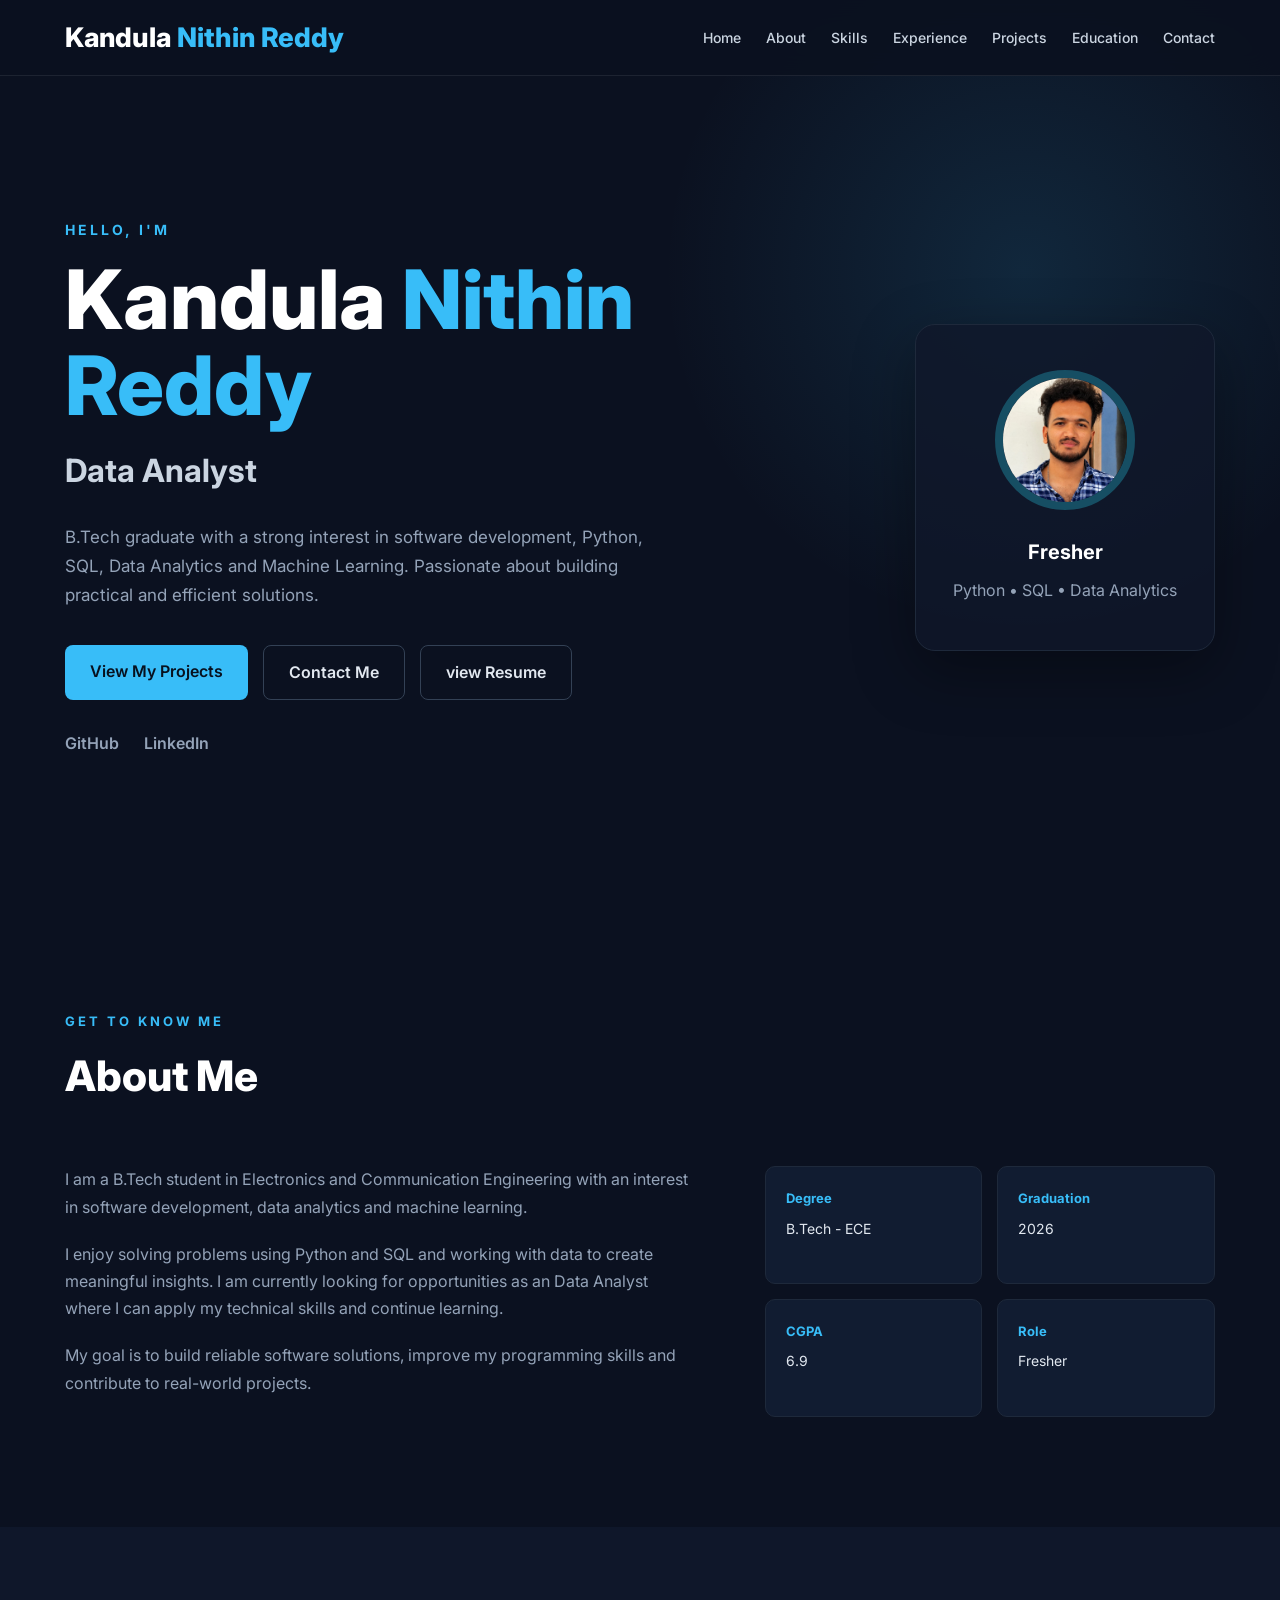
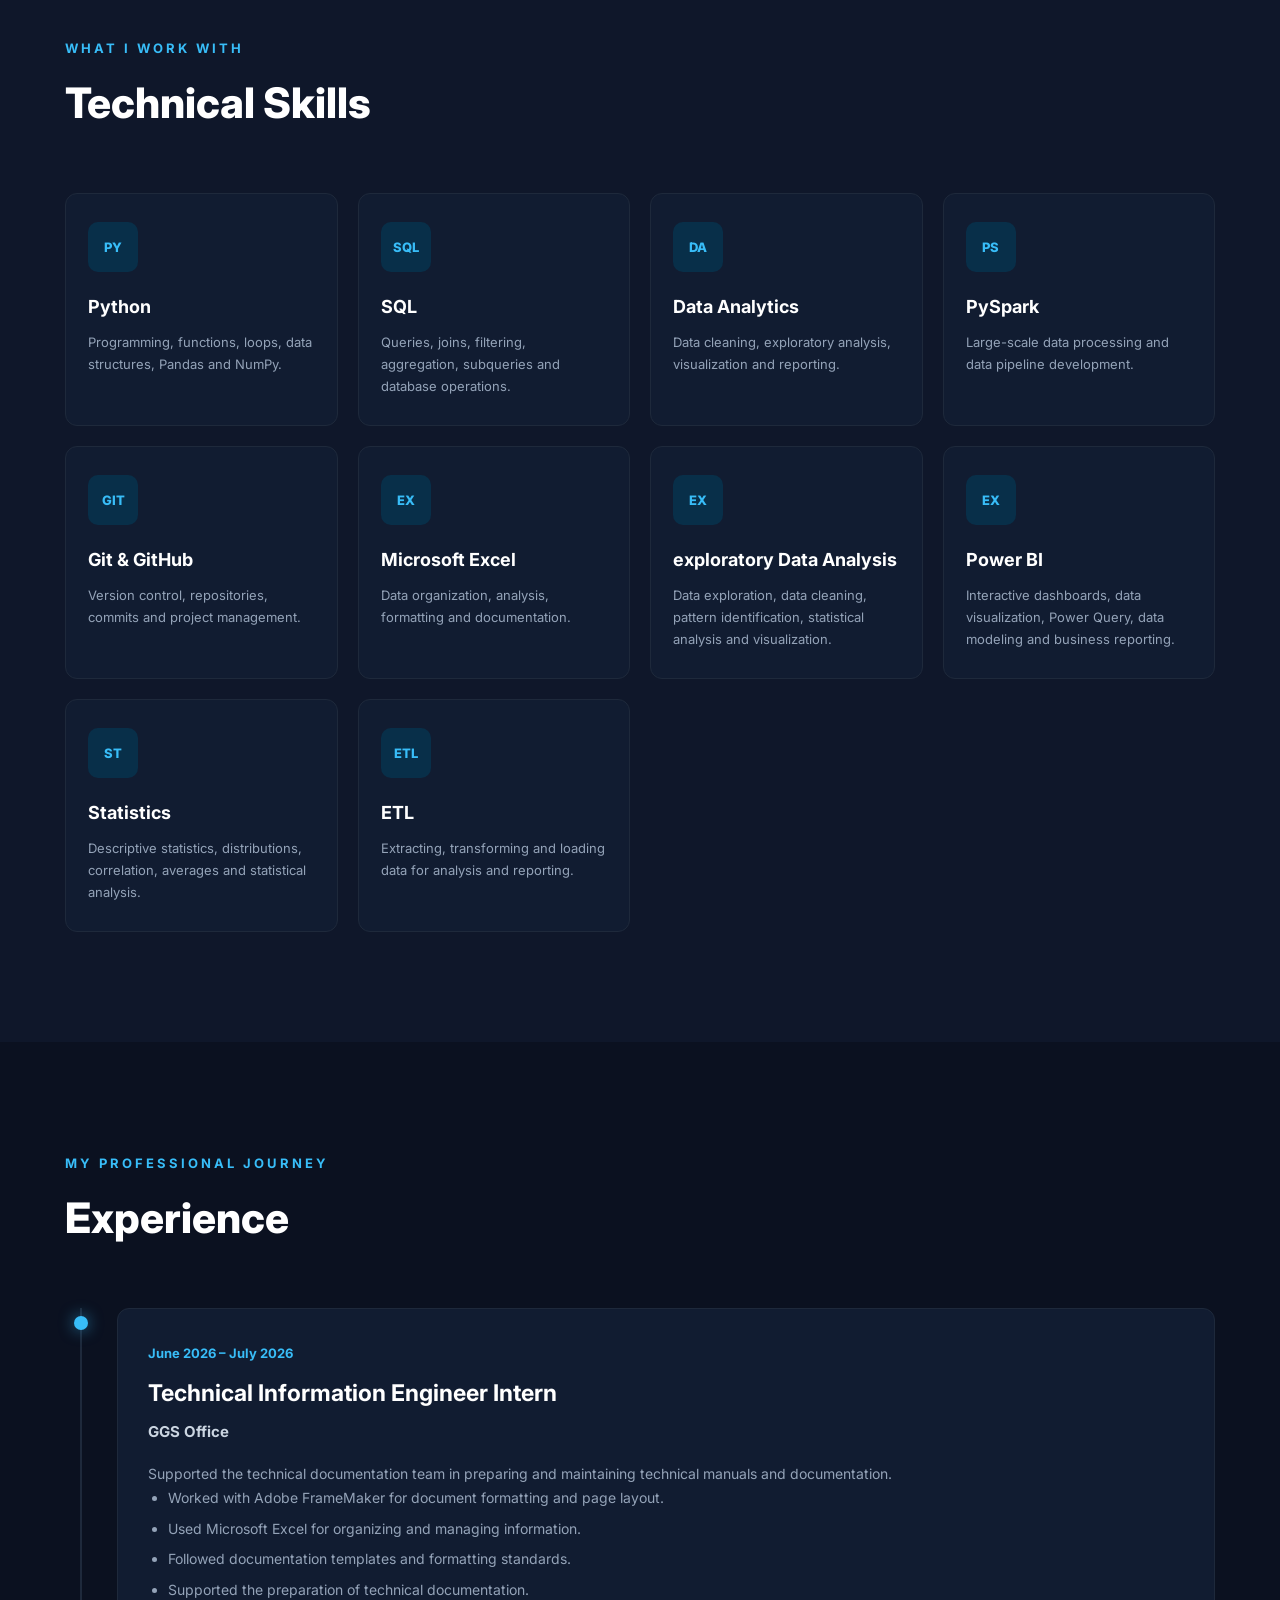
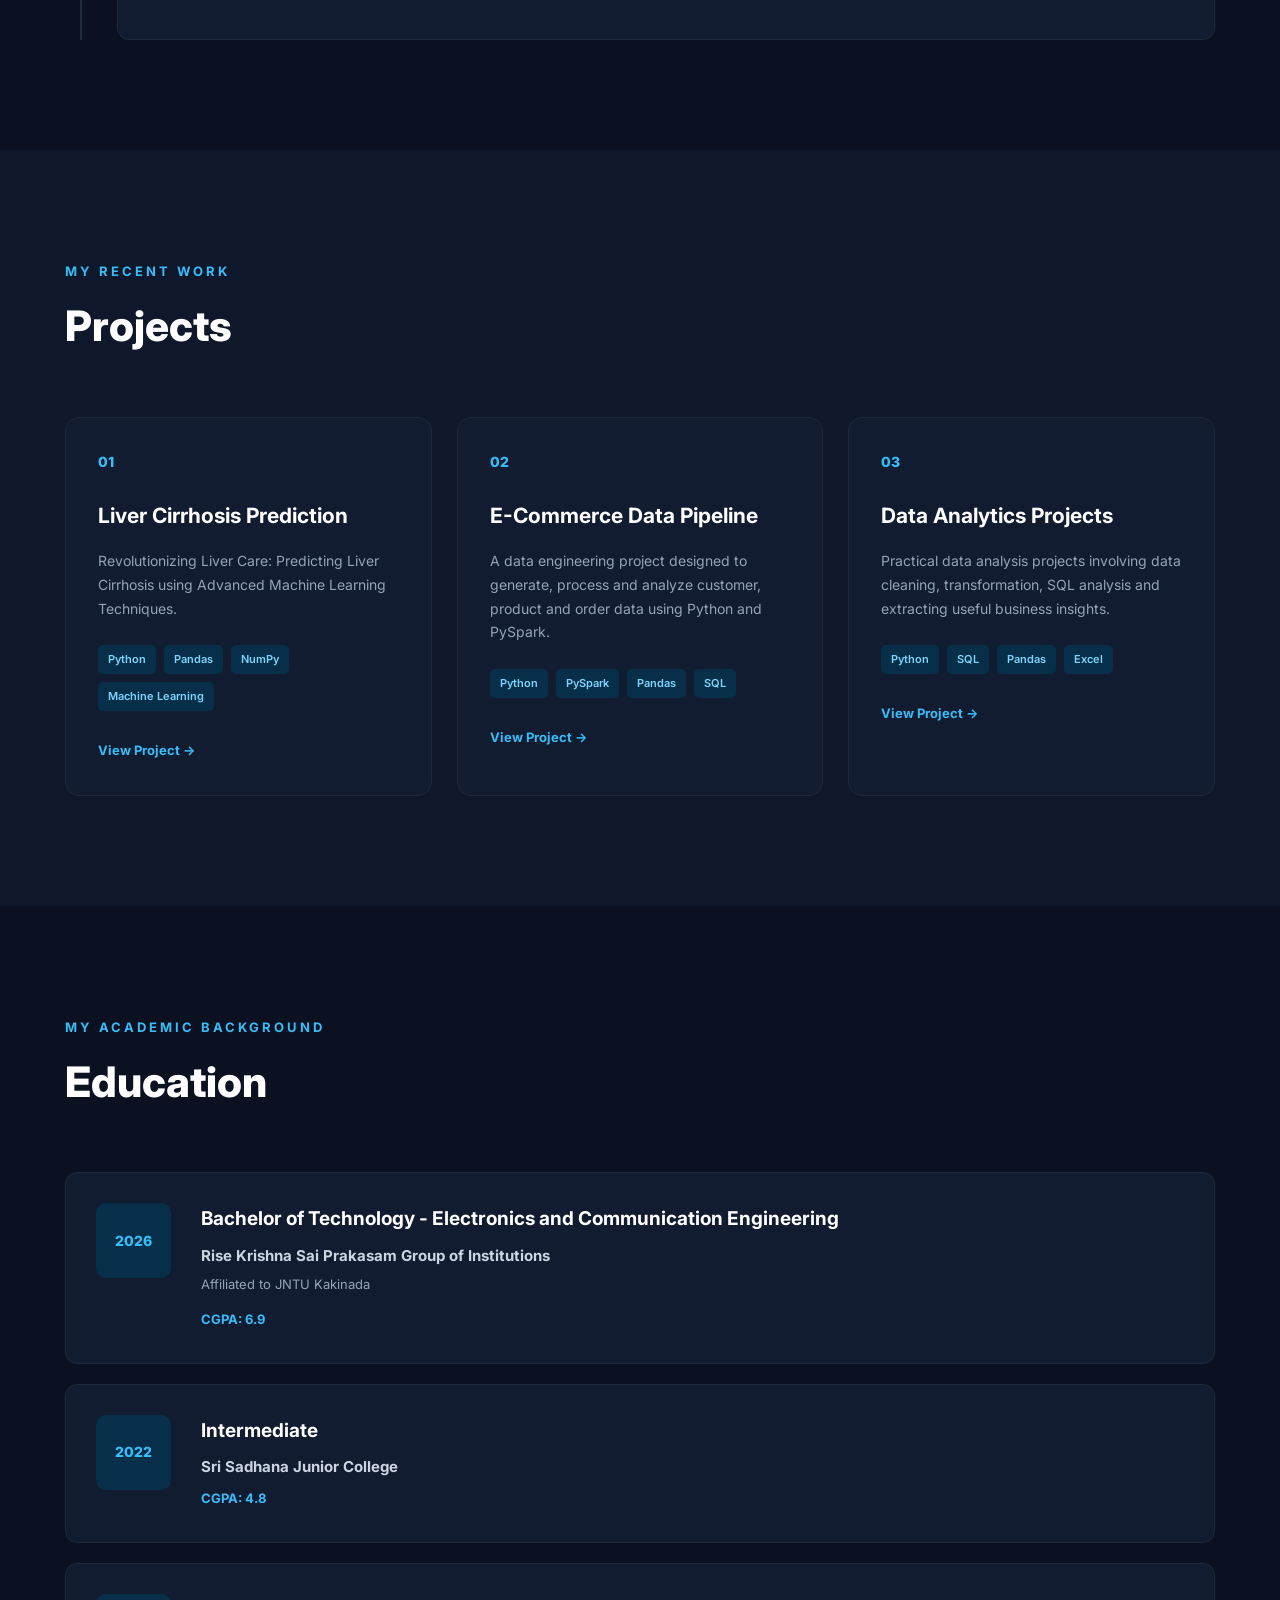
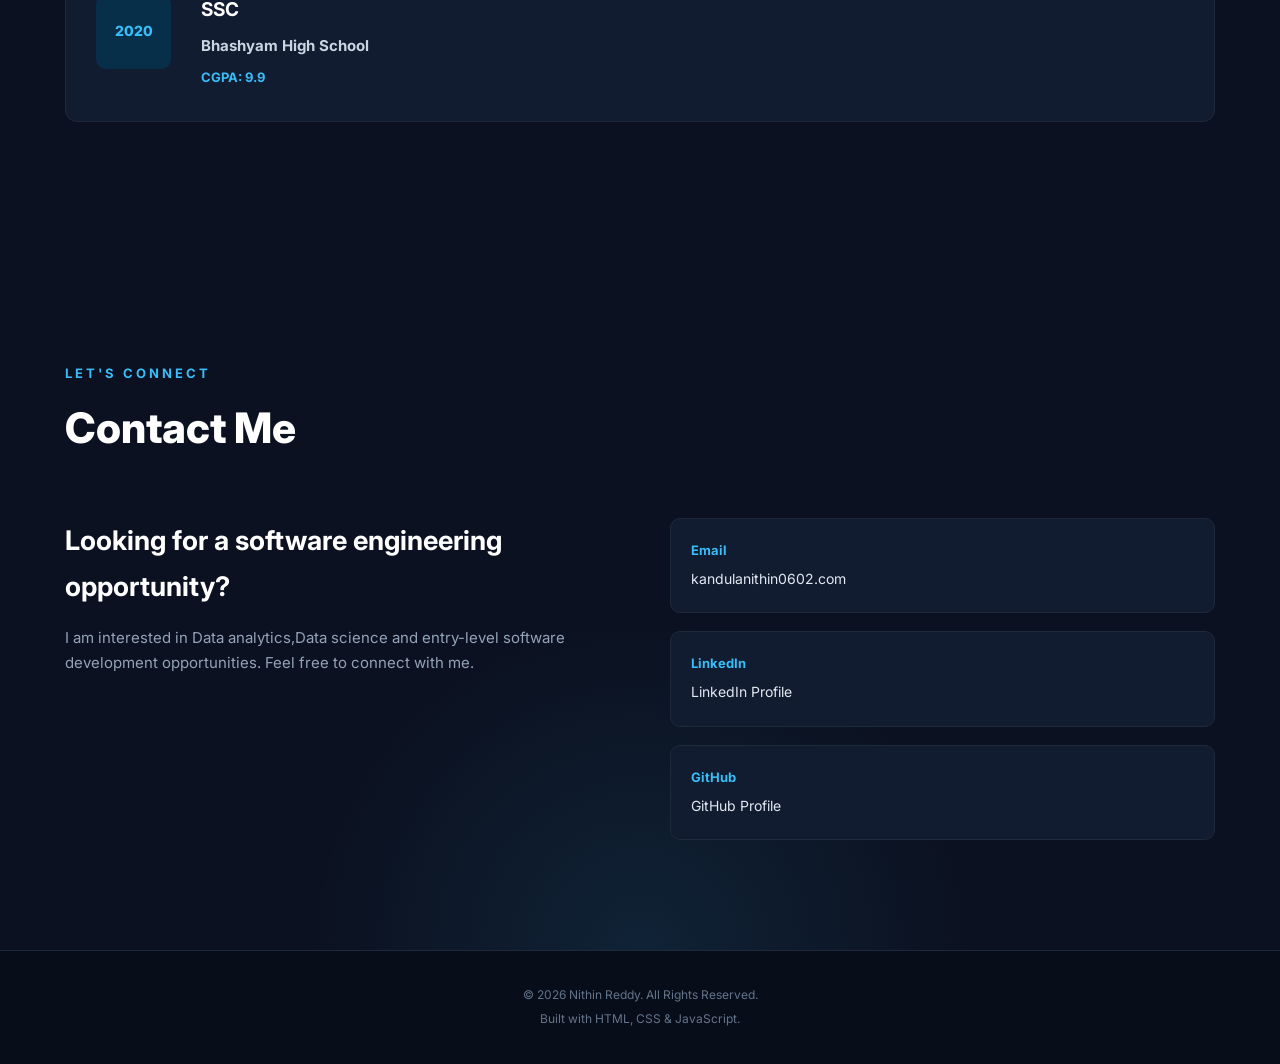
==== nithin-portfolio/index.html @ e3f139c6 "Updated portfolio" ====
<!DOCTYPE html>
<html lang="en">
<head>
    <meta charset="UTF-8">
    <meta name="viewport" content="width=device-width, initial-scale=1.0">

    <title>Kandula Nithin Reddy | Fresher</title>
    <meta name="description"
    content="Kandula Nithin Reddy - Data Analyst portfolio. Skilled in Python, SQL, Power BI, Excel, Data Analytics, EDA and Machine Learning.">

    <link rel="stylesheet" href="style.css">
</head>

<body>

    <!-- ================= NAVBAR ================= -->

    <header class="navbar">
        <div class="container nav-container">

            <a href="#home" class="logo">
                Kandula<span> Nithin Reddy</span>
            </a>

            <nav>
                <a href="#home">Home</a>
                <a href="#about">About</a>
                <a href="#skills">Skills</a>
                <a href="#experience">Experience</a>
                <a href="#projects">Projects</a>
                <a href="#education">Education</a>
                <a href="#contact">Contact</a>
            </nav>

        </div>
    </header>


    <!-- ================= HOME ================= -->

    <section id="home" class="hero">

        <div class="container hero-content">

            <div class="hero-text">

                <p class="small-heading">
                    HELLO, I'M
                </p>

                <h1>
                    Kandula <span> Nithin Reddy</span>
                </h1>

                <h2>
                    Data Analyst
                </h2>

                <p class="hero-description">
                    B.Tech graduate with a strong interest in software development,
                    Python, SQL, Data Analytics and Machine Learning.
                    Passionate about building practical and efficient solutions.
                </p>

                <div class="hero-buttons">

                    <a href="#projects" class="btn primary-btn">
                        View My Projects
                    </a>

                    <a href="#contact" class="btn secondary-btn">
                        Contact Me
                    </a>
                    <a href="assets/resume.pdf" class="btn secondary-btn" download>
                        view Resume
                    </a>
                </div>

                <div class="social-links">

                    <a href="https://github.com/KandulaReddy0602" target="_blank">
                        GitHub
                    </a>

                    <a href="https://www.linkedin.com/in/kandula-nithin-3bbb7a274" target="_blank">
                        LinkedIn
                    </a>

                </div>

            </div>


            <div class="hero-card">
                <div class="profile-circle">
                    <img src="assets/profile.jpeg" alt="Nithin Reddy">
                </div>
                <h3>
                    Fresher
                </h3>

                <p>
                    Python • SQL • Data Analytics
                </p>

            </div>

        </div>

    </section>


    <!-- ================= ABOUT ================= -->

    <section id="about" class="section">

        <div class="container">

            <div class="section-title">
                <p>GET TO KNOW ME</p>
                <h2>About Me</h2>
            </div>

            <div class="about-content">

                <div class="about-text">

                    <p>
                        I am a B.Tech student in Electronics and Communication
                        Engineering with an interest in software development,
                        data analytics and machine learning.
                    </p>

                    <p>
                        I enjoy solving problems using Python and SQL and
                        working with data to create meaningful insights.
                        I am currently looking for opportunities as an
                        Data Analyst where I can apply my
                        technical skills and continue learning.
                    </p>

                    <p>
                        My goal is to build reliable software solutions,
                        improve my programming skills and contribute to
                        real-world projects.
                    </p>

                </div>

                <div class="about-info">

                    <div class="info-box">
                        <strong>Degree</strong>
                        <span>B.Tech - ECE</span>
                    </div>

                    <div class="info-box">
                        <strong>Graduation</strong>
                        <span>2026</span>
                    </div>

                    <div class="info-box">
                        <strong>CGPA</strong>
                        <span>6.9</span>
                    </div>

                    <div class="info-box">
                        <strong>Role</strong>
                        <span>Fresher</span>
                    </div>

                </div>

            </div>

        </div>

    </section>


    <!-- ================= SKILLS ================= -->

    <section id="skills" class="section skills-section">

        <div class="container">

            <div class="section-title">
                <p>WHAT I WORK WITH</p>
                <h2>Technical Skills</h2>
            </div>

            <div class="skills-grid">

                <div class="skill-card">
                    <div class="skill-icon">PY</div>
                    <h3>Python</h3>
                    <p>
                        Programming, functions, loops, data structures,
                        Pandas and NumPy.
                    </p>
                </div>

                <div class="skill-card">
                    <div class="skill-icon">SQL</div>
                    <h3>SQL</h3>
                    <p>
                        Queries, joins, filtering, aggregation,
                        subqueries and database operations.
                    </p>
                </div>

                <div class="skill-card">
                    <div class="skill-icon">DA</div>
                    <h3>Data Analytics</h3>
                    <p>
                        Data cleaning, exploratory analysis,
                        visualization and reporting.
                    </p>
                </div>

                <div class="skill-card">
                    <div class="skill-icon">PS</div>
                    <h3>PySpark</h3>
                    <p>
                        Large-scale data processing and
                        data pipeline development.
                    </p>
                </div>


                <div class="skill-card">
                    <div class="skill-icon">GIT</div>
                    <h3>Git & GitHub</h3>
                    <p>
                        Version control, repositories,
                        commits and project management.
                    </p>
                </div>

                <div class="skill-card">
                    <div class="skill-icon">EX</div>
                    <h3>Microsoft Excel</h3>
                    <p>
                        Data organization, analysis,
                        formatting and documentation.
                    </p>
                </div>
                <div class="skill-card">
                    <div class="skill-icon">EX</div>
                    <h3>exploratory Data Analysis</Data></h3>
                    <p>
                        Data exploration, data cleaning, pattern identification,
                        statistical analysis and visualization.
                    </p>
                </div>
                <div class="skill-card">
                    <div class="skill-icon">EX</div>
                    <h3>Power BI</Data></h3>
                    <p>
                        Interactive dashboards, data visualization, Power Query,
                        data modeling and business reporting.
                    </p>
                </div>
                <div class="skill-card">
                    <div class="skill-icon">ST</div>
                    <h3>Statistics</h3>
                    <p>
                        Descriptive statistics, distributions, correlation,
                        averages and statistical analysis.
                    </p>
                </div>
                <div class="skill-card">
                    <div class="skill-icon">ETL</div>
                    <h3>ETL</h3>
                    <p>
                        Extracting, transforming and loading data for
                        analysis and reporting.
                    </p>
                </div>
            </div>

        </div>

    </section>


    <!-- ================= EXPERIENCE ================= -->

    <section id="experience" class="section">

        <div class="container">

            <div class="section-title">
                <p>MY PROFESSIONAL JOURNEY</p>
                <h2>Experience</h2>
            </div>

            <div class="timeline">

                <div class="timeline-item">

                    <div class="timeline-dot"></div>

                    <div class="timeline-content">

                        <span class="date">
                            June 2026 – July 2026
                        </span>

                        <h3>
                            Technical Information Engineer Intern
                        </h3>

                        <h4>
                            GGS Office
                        </h4>

                        <p>
                            Supported the technical documentation team
                            in preparing and maintaining technical manuals
                            and documentation.
                        </p>

                        <ul>
                            <li>
                                Worked with Adobe FrameMaker for document
                                formatting and page layout.
                            </li>

                            <li>
                                Used Microsoft Excel for organizing
                                and managing information.
                            </li>

                            <li>
                                Followed documentation templates and
                                formatting standards.
                            </li>

                            <li>
                                Supported the preparation of technical
                                documentation.
                            </li>
                        </ul>

                    </div>

                </div>

            </div>

        </div>

    </section>


    <!-- ================= PROJECTS ================= -->

    <section id="projects" class="section projects-section">

        <div class="container">

            <div class="section-title">
                <p>MY RECENT WORK</p>
                <h2>Projects</h2>
            </div>


            <div class="projects-grid">

                <!-- PROJECT 1 -->

                <div class="project-card">

                    <div class="project-number">
                        01
                    </div>

                    <h3>
                        Liver Cirrhosis Prediction
                    </h3>

                    <p>
                        Revolutionizing Liver Care: Predicting Liver
                        Cirrhosis using Advanced Machine Learning Techniques.
                    </p>

                    <div class="project-tags">
                        <span>Python</span>
                        <span>Pandas</span>
                        <span>NumPy</span>
                        <span>Machine Learning</span>
                    </div>

                    <a href="#" class="project-link">
                        View Project →
                    </a>

                </div>


                <!-- PROJECT 2 -->

                <div class="project-card">

                    <div class="project-number">
                        02
                    </div>

                    <h3>
                        E-Commerce Data Pipeline
                    </h3>

                    <p>
                        A data engineering project designed to generate,
                        process and analyze customer, product and order
                        data using Python and PySpark.
                    </p>

                    <div class="project-tags">
                        <span>Python</span>
                        <span>PySpark</span>
                        <span>Pandas</span>
                        <span>SQL</span>
                    </div>

                    <a href="#" class="project-link">
                        View Project →
                    </a>

                </div>


                <!-- PROJECT 3 -->

                <div class="project-card">

                    <div class="project-number">
                        03
                    </div>

                    <h3>
                        Data Analytics Projects
                    </h3>

                    <p>
                        Practical data analysis projects involving
                        data cleaning, transformation, SQL analysis
                        and extracting useful business insights.
                    </p>

                    <div class="project-tags">
                        <span>Python</span>
                        <span>SQL</span>
                        <span>Pandas</span>
                        <span>Excel</span>
                    </div>

                    <a href="#" class="project-link">
                        View Project →
                    </a>

                </div>

            </div>

        </div>

    </section>


    <!-- ================= EDUCATION ================= -->

    <section id="education" class="section">

        <div class="container">

            <div class="section-title">
                <p>MY ACADEMIC BACKGROUND</p>
                <h2>Education</h2>
            </div>

            <div class="education-card">

                <div class="education-year">
                    2026
                </div>

                <div class="education-details">

                    <h3>
                        Bachelor of Technology - Electronics and
                        Communication Engineering
                    </h3>

                    <h4>
                        Rise Krishna Sai Prakasam Group of Institutions
                    </h4>

                    <p>
                        Affiliated to JNTU Kakinada
                    </p>

                    <span class="cgpa">
                        CGPA: 6.9
                    </span>

                </div>

            </div>


            <div class="education-card">

                <div class="education-year">
                    2022
                </div>

                <div class="education-details">

                    <h3>
                        Intermediate
                    </h3>

                    <h4>
                        Sri Sadhana Junior College
                    </h4>

                    <span class="cgpa">
                        CGPA: 4.8
                    </span>

                </div>

            </div>


            <div class="education-card">

                <div class="education-year">
                    2020
                </div>

                <div class="education-details">

                    <h3>
                        SSC
                    </h3>

                    <h4>
                        Bhashyam High School
                    </h4>

                    <span class="cgpa">
                        CGPA: 9.9
                    </span>

                </div>

            </div>

        </div>

    </section>


    <!-- ================= CONTACT ================= -->

    <section id="contact" class="section contact-section">

        <div class="container">

            <div class="section-title">
                <p>LET'S CONNECT</p>
                <h2>Contact Me</h2>
            </div>

            <div class="contact-content">

                <div class="contact-text">

                    <h3>
                        Looking for a software engineering opportunity?
                    </h3>

                    <p>
                        I am interested in Data analytics,Data science
                        and entry-level software development opportunities.
                        Feel free to connect with me.
                    </p>

                </div>


                <div class="contact-details">

                    <div class="contact-item">
                        <strong>Email</strong>
                        <a href="mailto:kandulanithin0602@gmail.com">
                            kandulanithin0602.com
                        </a>
                    </div>

                    <div class="contact-item">
                        <strong>LinkedIn</strong>
                        <a href="https://www.linkedin.com/in/kandula-nithin-3bbb7a274" target="_blank">
                            LinkedIn Profile
                        </a>
                    </div>

                    <div class="contact-item">
                        <strong>GitHub</strong>
                        <a href="https://github.com/KandulaReddy0602" target="_blank">
                            GitHub Profile
                        </a>
                    </div>

                </div>

            </div>

        </div>

    </section>


    <!-- ================= FOOTER ================= -->

    <footer>

        <div class="container">

            <p>
                © 2026 Nithin Reddy. All Rights Reserved.
            </p>

            <p>
                Built with HTML, CSS & JavaScript.
            </p>

        </div>

    </footer>


    <script src="script.js"></script>

</body>
</html>
---- nithin-portfolio/style.css ----
/* =====================================================
   NITHIN REDDY - PORTFOLIO WEBSITE
   Main Styles
===================================================== */


/* ================= GOOGLE FONT ================= */

@import url('https://fonts.googleapis.com/css2?family=Inter:wght@400;500;600;700;800&display=swap');


/* ================= GLOBAL ================= */

* {
    margin: 0;
    padding: 0;
    box-sizing: border-box;
}

html {
    scroll-behavior: smooth;
}

body {
    font-family: 'Inter', sans-serif;
    background: #0b1120;
    color: #e5e7eb;
    line-height: 1.7;
}

a {
    text-decoration: none;
    color: inherit;
}

ul {
    padding-left: 20px;
}

.container {
    width: 90%;
    max-width: 1150px;
    margin: auto;
}


/* ================= NAVBAR ================= */

.navbar {
    position: fixed;
    top: 0;
    left: 0;
    width: 100%;
    z-index: 1000;

    background: rgba(11, 17, 32, 0.90);
    backdrop-filter: blur(12px);

    border-bottom: 1px solid rgba(255, 255, 255, 0.08);
}

.nav-container {
    height: 75px;

    display: flex;
    align-items: center;
    justify-content: space-between;
}

.logo {
    font-size: 27px;
    font-weight: 800;
    color: white;
}

.logo span {
    color: #38bdf8;
}

nav {
    display: flex;
    gap: 25px;
}

nav a {
    font-size: 14px;
    font-weight: 500;
    color: #cbd5e1;

    transition: 0.3s;
}

nav a:hover {
    color: #38bdf8;
}


/* ================= HERO ================= */

.hero {
    min-height: 100vh;

    display: flex;
    align-items: center;

    padding-top: 75px;

    background:
        radial-gradient(
            circle at 80% 30%,
            rgba(56, 189, 248, 0.13),
            transparent 30%
        );
}

.hero-content {
    display: flex;
    align-items: center;
    justify-content: space-between;

    gap: 60px;
}

.hero-text {
    max-width: 680px;
}

.small-heading {
    color: #38bdf8;
    font-size: 14px;
    font-weight: 700;
    letter-spacing: 3px;

    margin-bottom: 15px;
}

.hero h1 {
    font-size: clamp(48px, 7vw, 82px);
    line-height: 1.05;
    font-weight: 800;

    color: white;

    margin-bottom: 15px;
}

.hero h1 span {
    color: #38bdf8;
}

.hero h2 {
    font-size: clamp(22px, 3vw, 32px);
    color: #cbd5e1;

    margin-bottom: 25px;
}

.hero-description {
    color: #94a3b8;
    font-size: 17px;

    max-width: 620px;
}

.hero-buttons {
    display: flex;
    gap: 15px;

    margin-top: 35px;
}

.btn {
    padding: 13px 25px;

    border-radius: 8px;

    font-weight: 600;

    transition: 0.3s;
}

.primary-btn {
    background: #38bdf8;
    color: #07111f;
}

.primary-btn:hover {
    transform: translateY(-3px);
    box-shadow: 0 10px 30px rgba(56, 189, 248, 0.25);
}

.secondary-btn {
    border: 1px solid #334155;
    color: #e2e8f0;
}

.secondary-btn:hover {
    border-color: #38bdf8;
    color: #38bdf8;
}

.social-links {
    display: flex;
    gap: 25px;

    margin-top: 30px;
}

.social-links a {
    color: #94a3b8;
    font-weight: 600;

    transition: 0.3s;
}

.social-links a:hover {
    color: #38bdf8;
}


/* ================= HERO CARD ================= */

.hero-card {
    width: 300px;
    min-width: 300px;

    padding: 45px 30px;

    text-align: center;

    background: rgba(15, 23, 42, 0.8);

    border: 1px solid #1e293b;

    border-radius: 20px;

    box-shadow:
        0 20px 60px rgba(0, 0, 0, 0.35);

    animation: floating 4s ease-in-out infinite;
}

.profile-circle {
    width: 140px;
    height: 140px;
    margin: auto;
    margin-bottom: 25px;
    border-radius: 50%;
    overflow: hidden;
    border: 8px solid #164e63;
    display: flex;
    align-items: center;
    justify-content: center;
}

.profile-circle img {
    width: 100%;
    height: 100%;
    object-fit: cover;
    display: block;
}


.hero-card h3 {
    color: white;
    font-size: 20px;

    margin-bottom: 8px;
}

.hero-card p {
    color: #94a3b8;
}

@keyframes floating {

    0% {
        transform: translateY(0);
    }

    50% {
        transform: translateY(-12px);
    }

    100% {
        transform: translateY(0);
    }
}


/* ================= SECTIONS ================= */

.section {
    padding: 110px 0;
}

.skills-section,
.projects-section {
    background: #0f172a;
}

.section-title {
    margin-bottom: 55px;
}

.section-title p {
    color: #38bdf8;

    font-size: 13px;
    font-weight: 700;

    letter-spacing: 3px;

    margin-bottom: 8px;
}

.section-title h2 {
    color: white;

    font-size: 42px;
    font-weight: 800;
}


/* ================= ABOUT ================= */

.about-content {
    display: grid;

    grid-template-columns: 1.4fr 1fr;

    gap: 70px;
}

.about-text p {
    color: #94a3b8;

    font-size: 16px;

    margin-bottom: 20px;
}

.about-info {
    display: grid;

    grid-template-columns: 1fr 1fr;

    gap: 15px;
}

.info-box {
    padding: 20px;

    background: #111c31;

    border: 1px solid #1e293b;

    border-radius: 10px;
}

.info-box strong {
    display: block;

    color: #38bdf8;

    font-size: 13px;

    margin-bottom: 5px;
}

.info-box span {
    color: #e2e8f0;

    font-size: 14px;
}


/* ================= SKILLS ================= */

.skills-grid {
    display: grid;

    grid-template-columns: repeat(4, 1fr);

    gap: 20px;
}

.skill-card {
    padding: 28px 22px;

    background: #111c31;

    border: 1px solid #1e293b;

    border-radius: 12px;

    transition: 0.3s;
}

.skill-card:hover {
    transform: translateY(-7px);

    border-color: #38bdf8;

    box-shadow:
        0 15px 35px rgba(0, 0, 0, 0.25);
}

.skill-icon {
    width: 50px;
    height: 50px;

    display: flex;
    align-items: center;
    justify-content: center;

    margin-bottom: 20px;

    border-radius: 10px;

    background: #082f49;

    color: #38bdf8;

    font-size: 13px;
    font-weight: 800;
}

.skill-card h3 {
    color: white;

    font-size: 18px;

    margin-bottom: 8px;
}

.skill-card p {
    color: #94a3b8;

    font-size: 13px;
}


/* ================= EXPERIENCE ================= */

.timeline {
    position: relative;

    margin-left: 15px;

    border-left: 2px solid #1e293b;

    padding-left: 35px;
}

.timeline-item {
    position: relative;
}

.timeline-dot {
    position: absolute;

    width: 14px;
    height: 14px;

    background: #38bdf8;

    border-radius: 50%;

    left: -43px;
    top: 8px;

    box-shadow: 0 0 15px rgba(56, 189, 248, 0.6);
}

.timeline-content {
    padding: 30px;

    background: #111c31;

    border: 1px solid #1e293b;

    border-radius: 12px;
}

.date {
    display: inline-block;

    color: #38bdf8;

    font-size: 13px;
    font-weight: 700;

    margin-bottom: 10px;
}

.timeline-content h3 {
    color: white;

    font-size: 23px;

    margin-bottom: 5px;
}

.timeline-content h4 {
    color: #cbd5e1;

    font-size: 15px;

    margin-bottom: 18px;
}

.timeline-content p,
.timeline-content li {
    color: #94a3b8;

    font-size: 14px;
}

.timeline-content li {
    margin-bottom: 7px;
}


/* ================= PROJECTS ================= */

.projects-grid {
    display: grid;

    grid-template-columns: repeat(3, 1fr);

    gap: 25px;
}

.project-card {
    position: relative;

    padding: 32px;

    background: #111c31;

    border: 1px solid #1e293b;

    border-radius: 14px;

    transition: 0.3s;
}

.project-card:hover {
    transform: translateY(-8px);

    border-color: #38bdf8;

    box-shadow:
        0 20px 40px rgba(0, 0, 0, 0.25);
}

.project-number {
    color: #38bdf8;

    font-size: 14px;
    font-weight: 800;

    margin-bottom: 25px;
}

.project-card h3 {
    color: white;

    font-size: 21px;

    margin-bottom: 15px;
}

.project-card p {
    color: #94a3b8;

    font-size: 14px;

    margin-bottom: 25px;
}

.project-tags {
    display: flex;

    flex-wrap: wrap;

    gap: 8px;

    margin-bottom: 25px;
}

.project-tags span {
    padding: 5px 10px;

    background: #082f49;

    color: #7dd3fc;

    border-radius: 5px;

    font-size: 11px;
    font-weight: 600;
}

.project-link {
    color: #38bdf8;

    font-size: 13px;
    font-weight: 700;
}

.project-link:hover {
    text-decoration: underline;
}


/* ================= EDUCATION ================= */

.education-card {
    display: flex;

    gap: 30px;

    padding: 30px;

    margin-bottom: 20px;

    background: #111c31;

    border: 1px solid #1e293b;

    border-radius: 12px;

    transition: 0.3s;
}

.education-card:hover {
    border-color: #38bdf8;
}

.education-year {
    min-width: 75px;

    height: 75px;

    display: flex;
    align-items: center;
    justify-content: center;

    background: #082f49;

    color: #38bdf8;

    border-radius: 10px;

    font-size: 14px;
    font-weight: 800;
}

.education-details h3 {
    color: white;

    font-size: 19px;

    margin-bottom: 7px;
}

.education-details h4 {
    color: #cbd5e1;

    font-size: 15px;

    margin-bottom: 5px;
}

.education-details p {
    color: #94a3b8;

    font-size: 13px;

    margin-bottom: 10px;
}

.cgpa {
    display: inline-block;

    color: #38bdf8;

    font-size: 13px;
    font-weight: 700;
}


/* ================= CONTACT ================= */

.contact-section {
    background:
        radial-gradient(
            circle at 50% 100%,
            rgba(56, 189, 248, 0.10),
            transparent 35%
        );
}

.contact-content {
    display: grid;

    grid-template-columns: 1fr 1fr;

    gap: 60px;
}

.contact-text h3 {
    color: white;

    font-size: 27px;

    margin-bottom: 15px;
}

.contact-text p {
    color: #94a3b8;

    font-size: 15px;
}

.contact-details {
    display: flex;

    flex-direction: column;

    gap: 18px;
}

.contact-item {
    padding: 20px;

    background: #111c31;

    border: 1px solid #1e293b;

    border-radius: 10px;
}

.contact-item strong {
    display: block;

    color: #38bdf8;

    font-size: 13px;

    margin-bottom: 4px;
}

.contact-item a {
    color: #e2e8f0;

    font-size: 14px;

    word-break: break-word;
}

.contact-item a:hover {
    color: #38bdf8;
}


/* ================= FOOTER ================= */

footer {
    padding: 30px 0;

    border-top: 1px solid #1e293b;

    text-align: center;

    background: #070d19;
}

footer p {
    color: #64748b;

    font-size: 12px;

    margin: 4px 0;
}


/* ================= RESPONSIVE ================= */

@media (max-width: 950px) {

    nav {
        gap: 14px;
    }

    nav a {
        font-size: 12px;
    }

    .hero-content {
        flex-direction: column;

        text-align: center;
    }

    .hero-description {
        margin: auto;
    }

    .hero-buttons,
    .social-links {
        justify-content: center;
    }

    .hero-card {
        width: 280px;
    }

    .about-content {
        grid-template-columns: 1fr;
    }

    .skills-grid {
        grid-template-columns: repeat(2, 1fr);
    }

    .projects-grid {
        grid-template-columns: 1fr;
    }

    .contact-content {
        grid-template-columns: 1fr;
    }
}


@media (max-width: 650px) {

    .nav-container {
        height: 65px;
    }

    nav {
        display: none;
    }

    .hero {
        padding-top: 100px;
    }

    .hero h1 {
        font-size: 48px;
    }

    .hero h2 {
        font-size: 22px;
    }

    .hero-description {
        font-size: 15px;
    }

    .hero-buttons {
        flex-direction: column;
    }

    .btn {
        width: 100%;

        text-align: center;
    }

    .section {
        padding: 80px 0;
    }

    .section-title h2 {
        font-size: 34px;
    }

    .skills-grid {
        grid-template-columns: 1fr;
    }

    .about-info {
        grid-template-columns: 1fr;
    }

    .education-card {
        flex-direction: column;
    }

    .education-year {
        width: 75px;
    }

    .timeline {
        margin-left: 5px;
        padding-left: 25px;
    }

    .timeline-dot {
        left: -33px;
    }
}
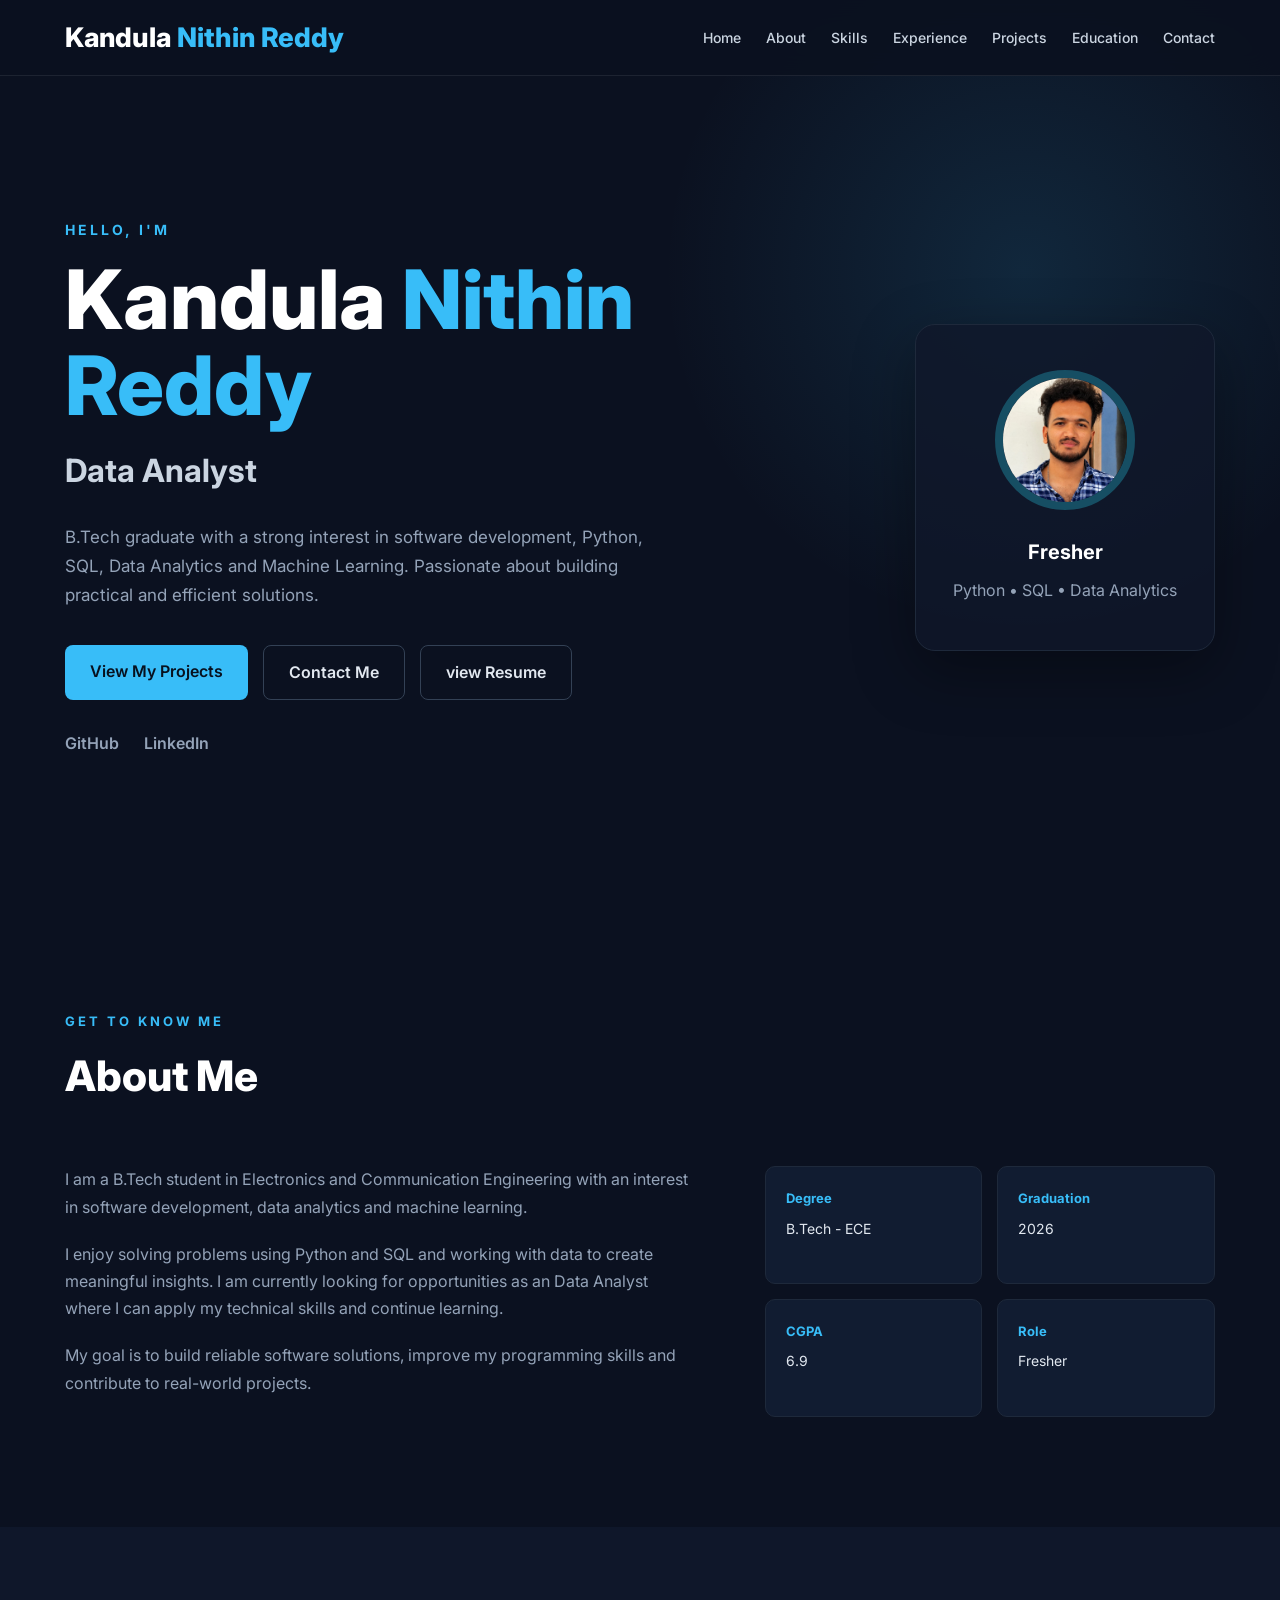
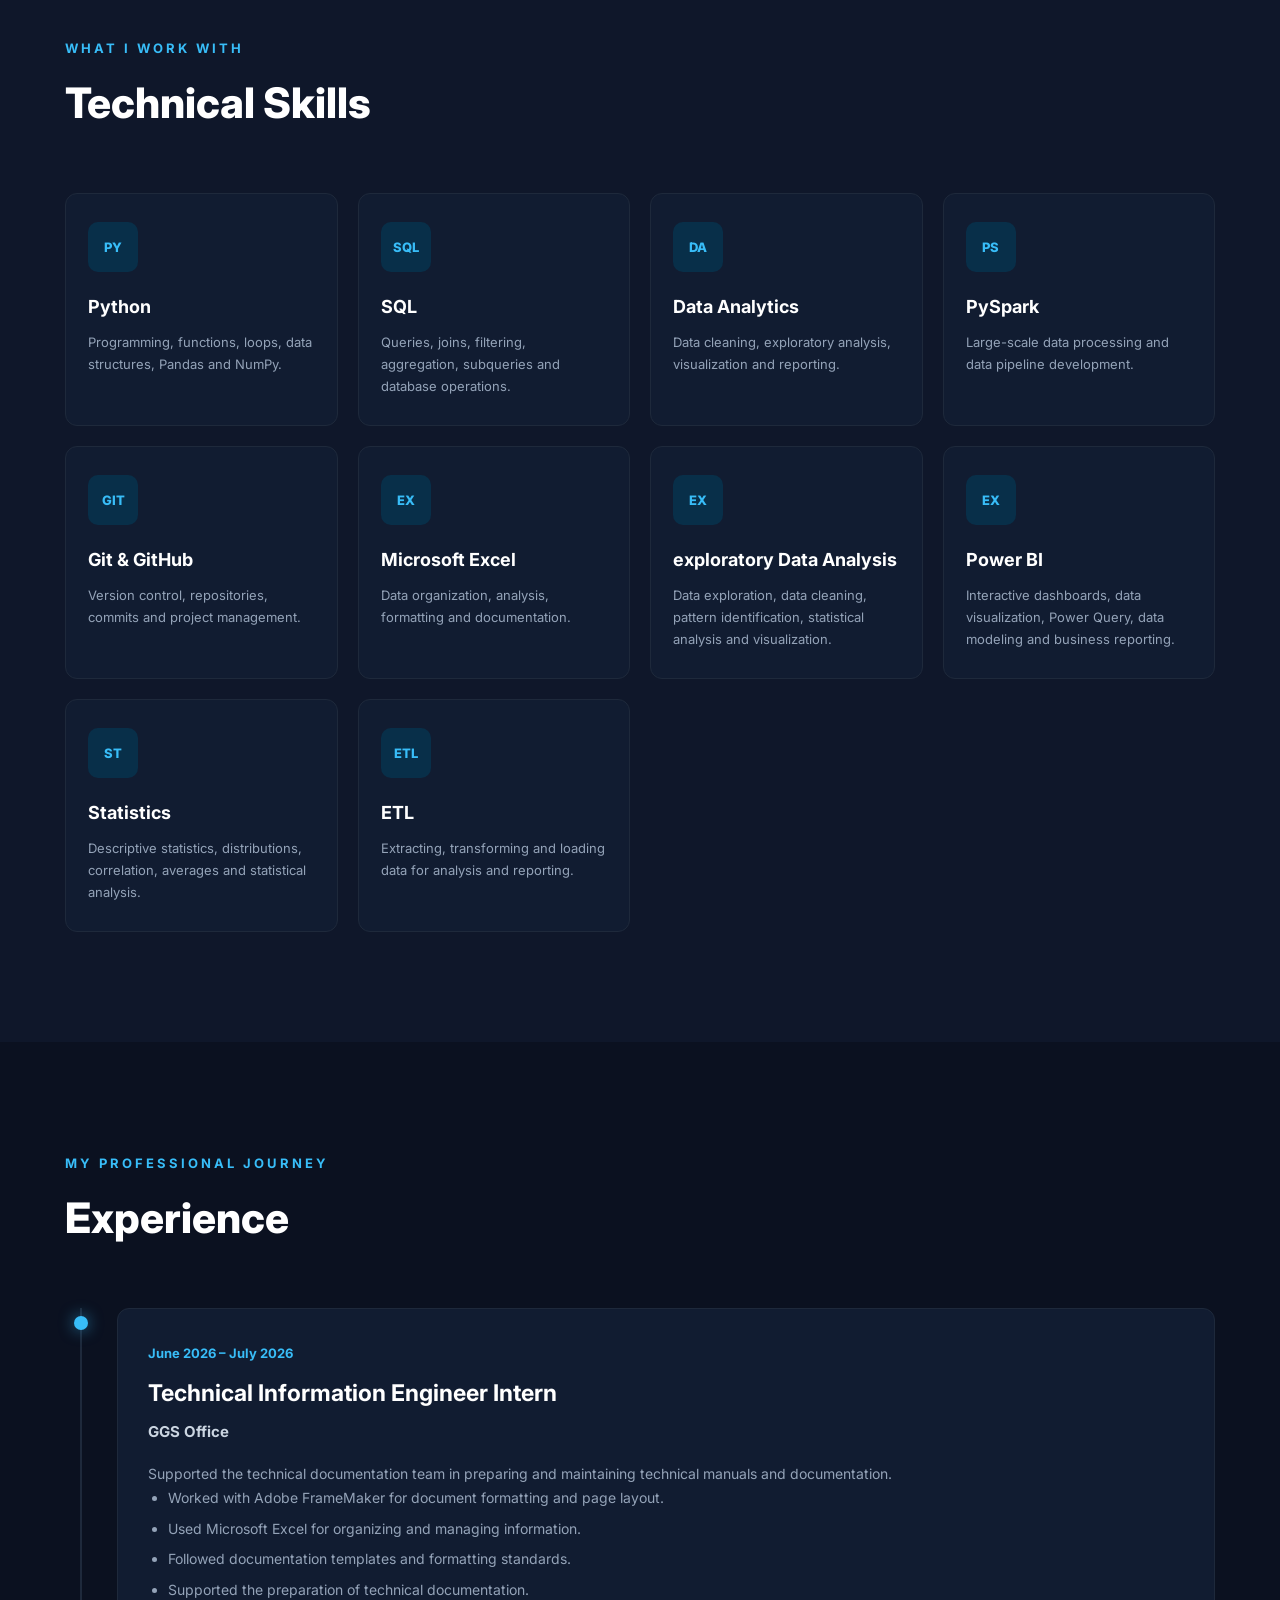
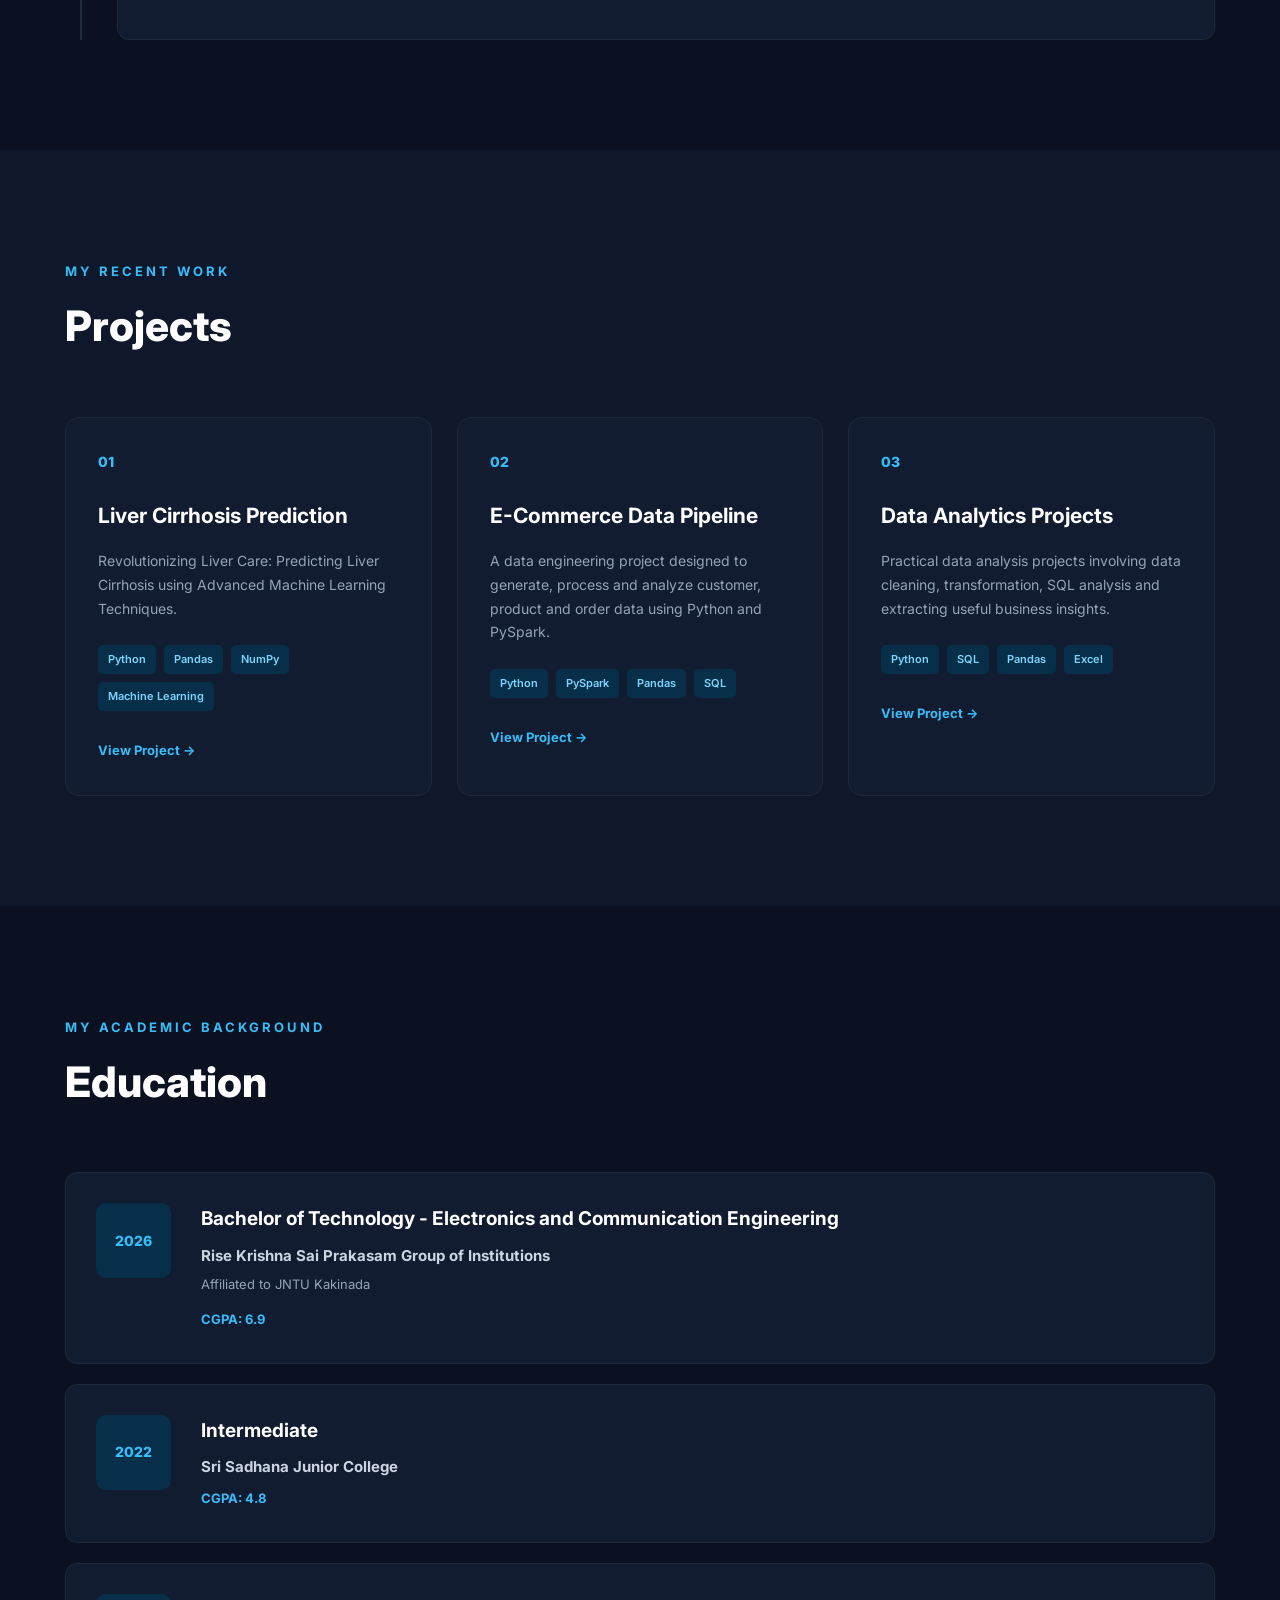
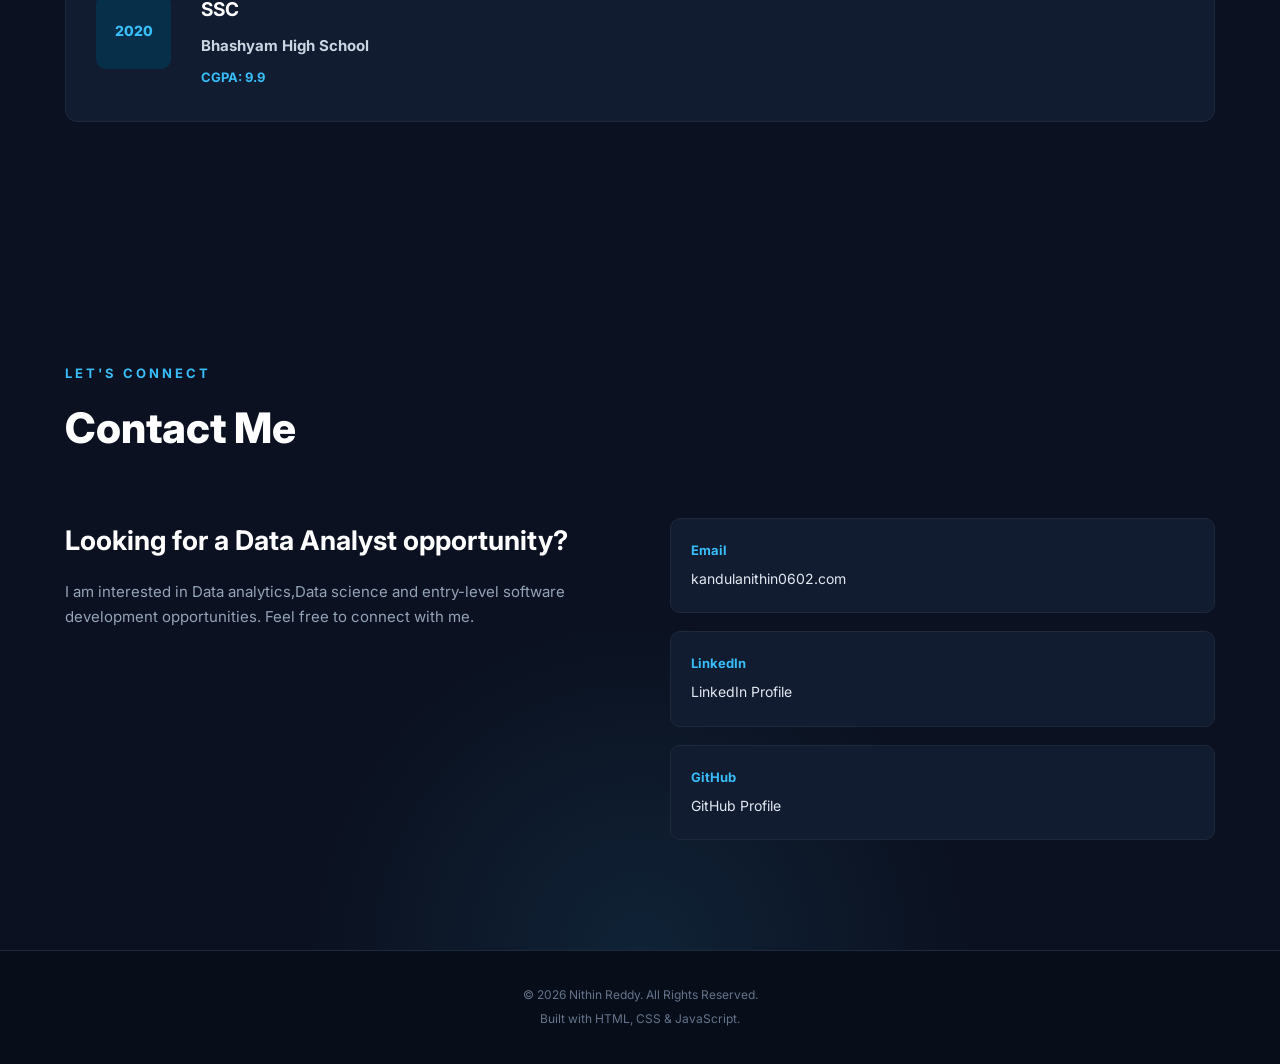
==== commit e153d766: "Intinal changes" ====
--- a/nithin-portfolio/index.html
+++ b/nithin-portfolio/index.html
@@ -580,7 +580,7 @@
                 <div class="contact-text">
 
                     <h3>
-                        Looking for a software engineering opportunity?
+                        Looking for a Data Analyst opportunity?
                     </h3>
 
                     <p>
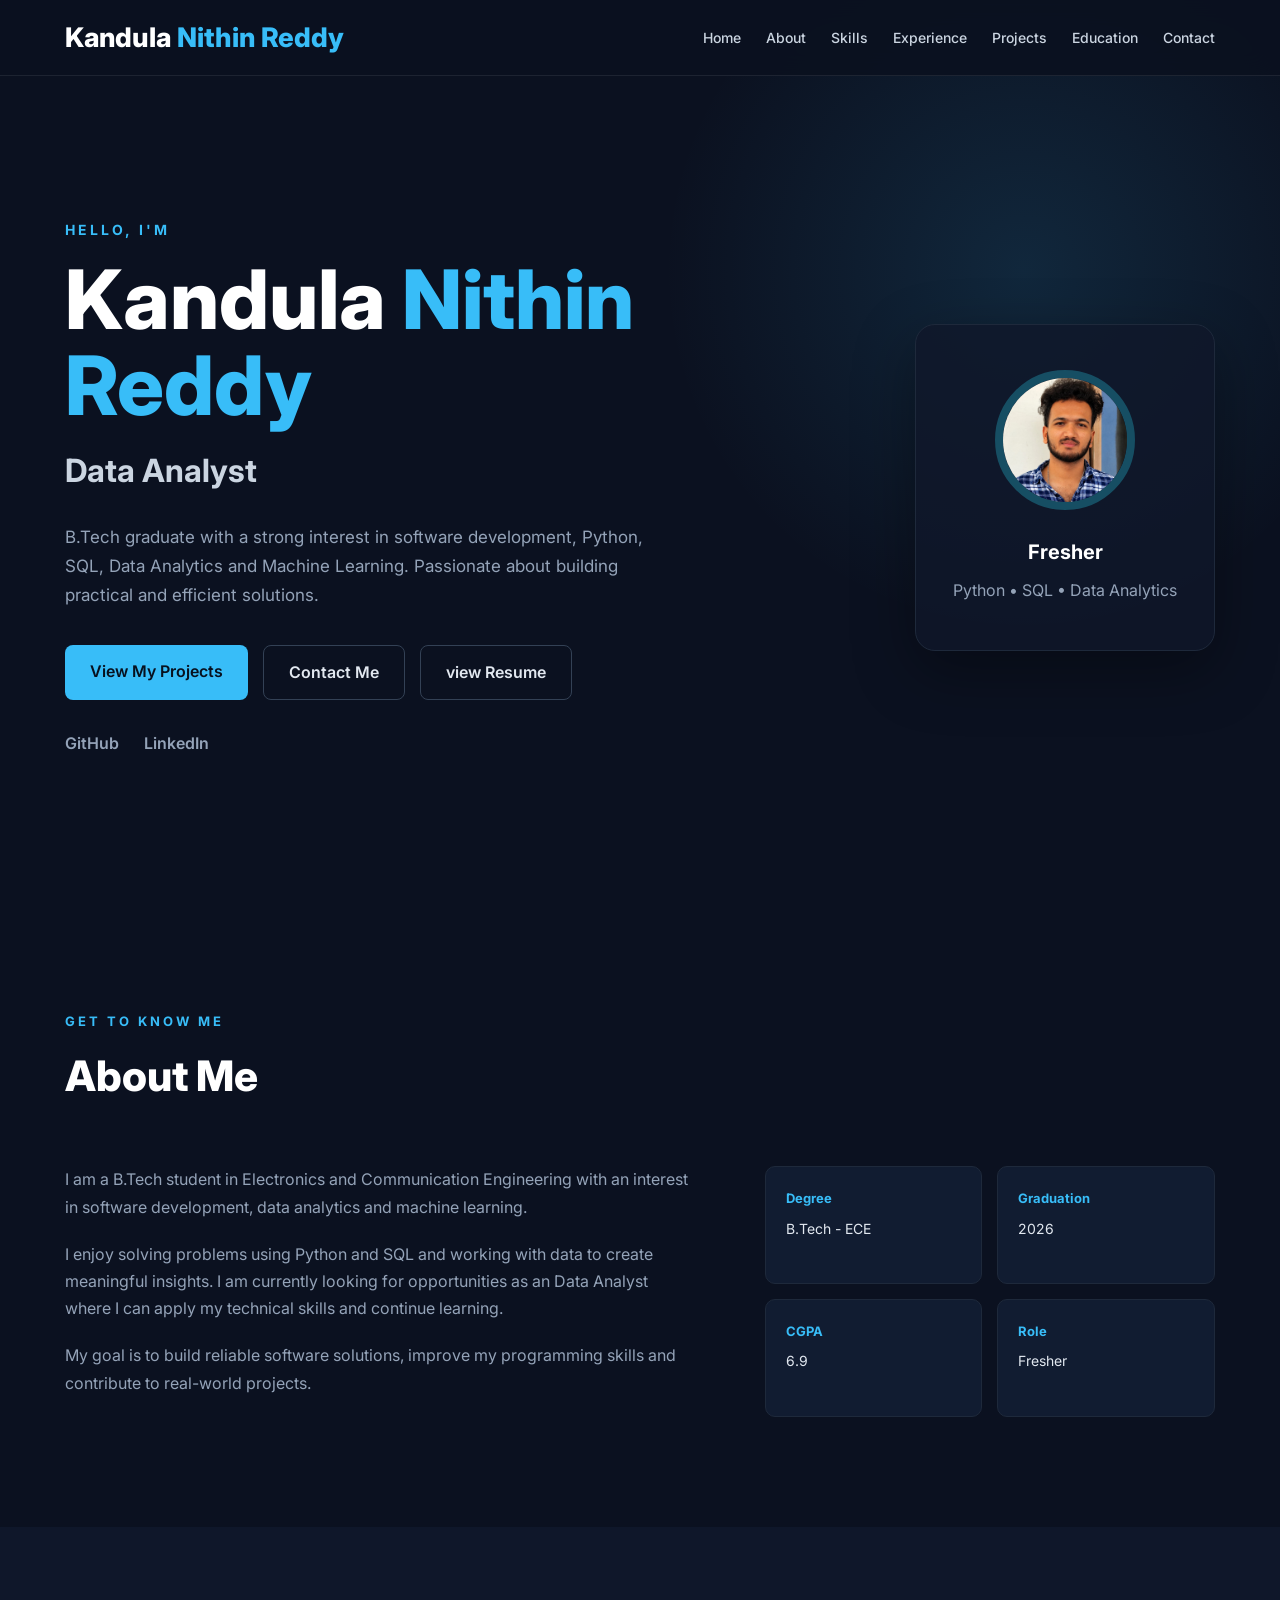
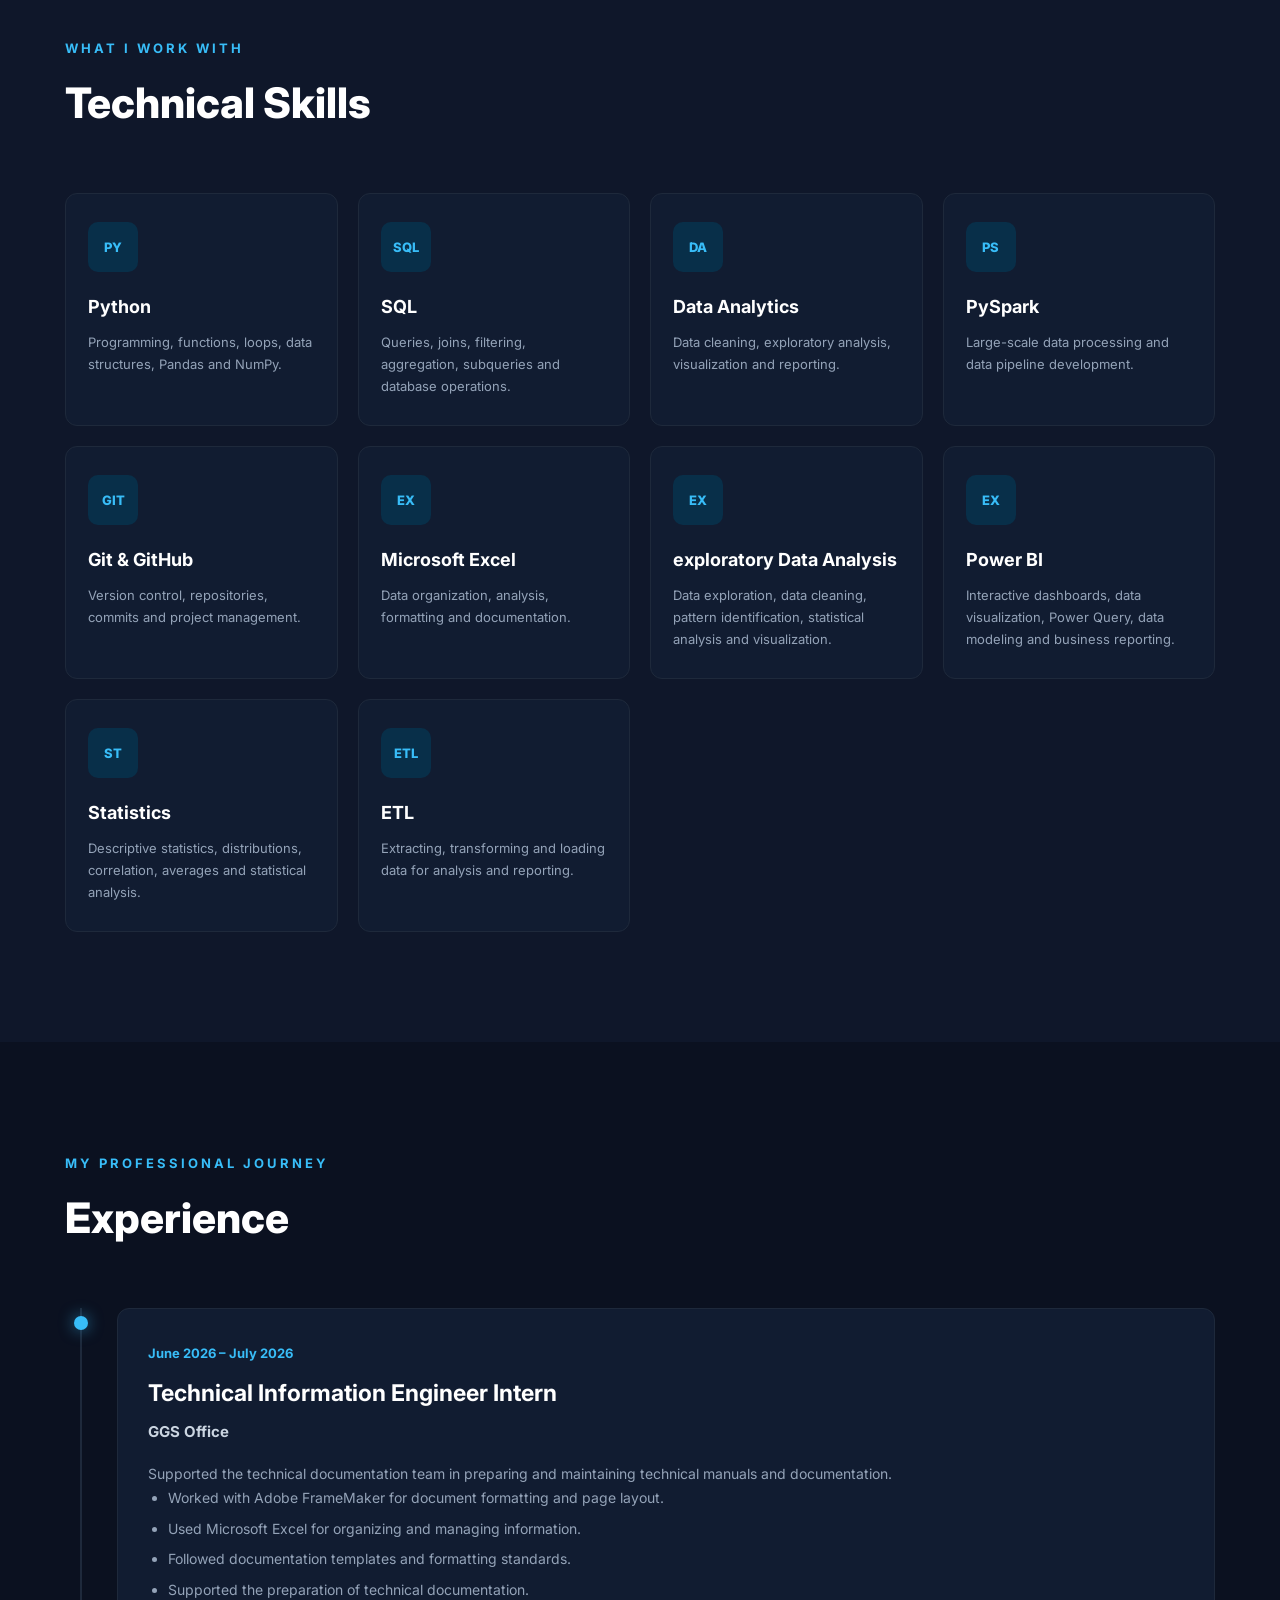
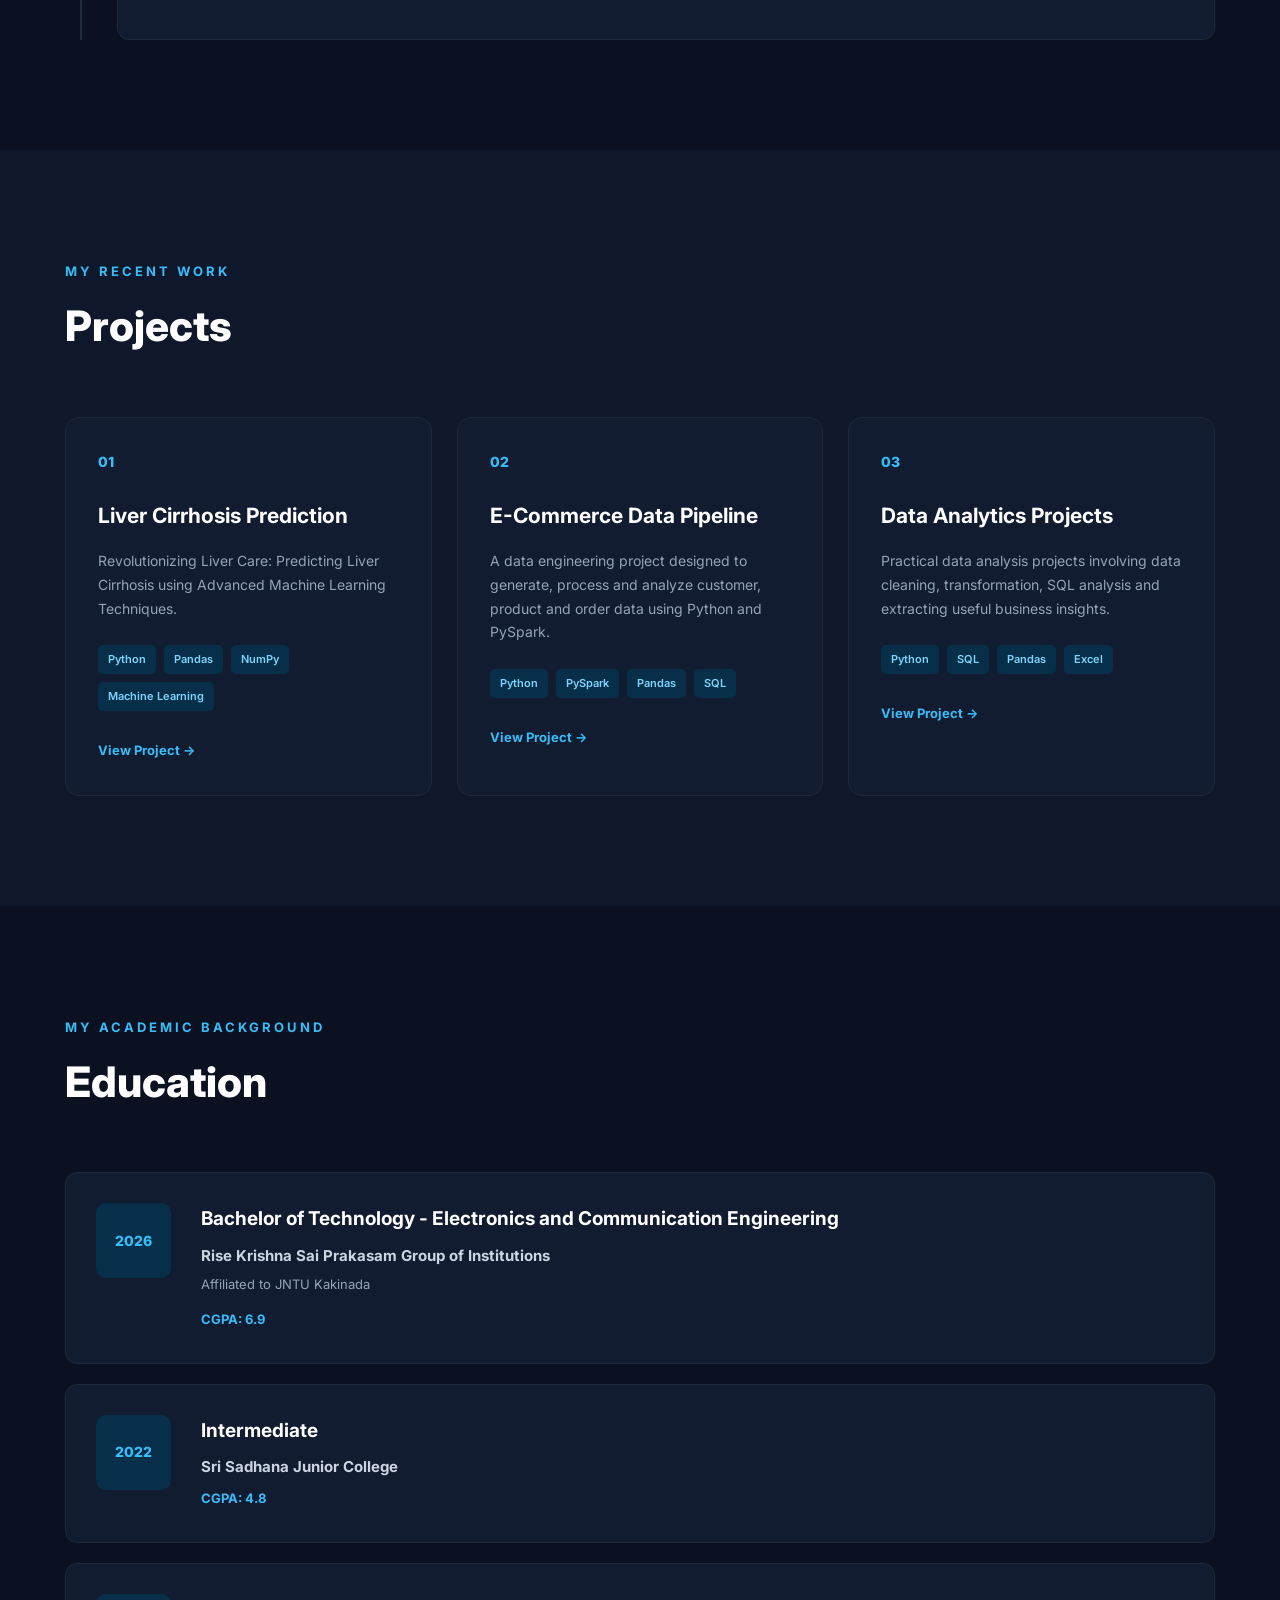
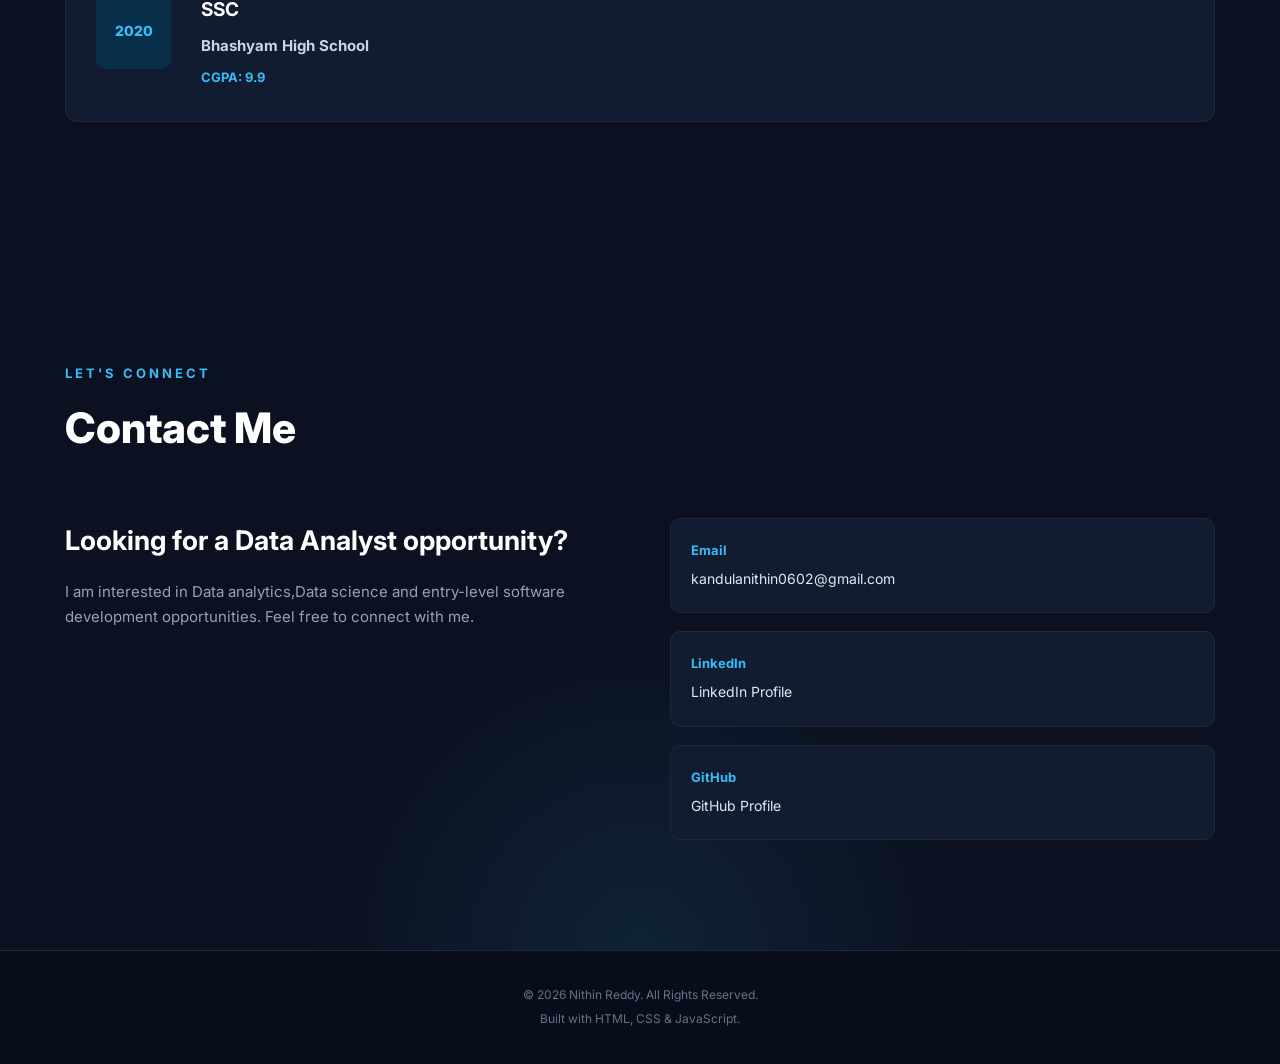
==== commit 27b20910: "Intinal changes" ====
--- a/nithin-portfolio/index.html
+++ b/nithin-portfolio/index.html
@@ -597,7 +597,7 @@
                     <div class="contact-item">
                         <strong>Email</strong>
                         <a href="mailto:kandulanithin0602@gmail.com">
-                            kandulanithin0602.com
+                            kandulanithin0602@gmail.com
                         </a>
                     </div>
 
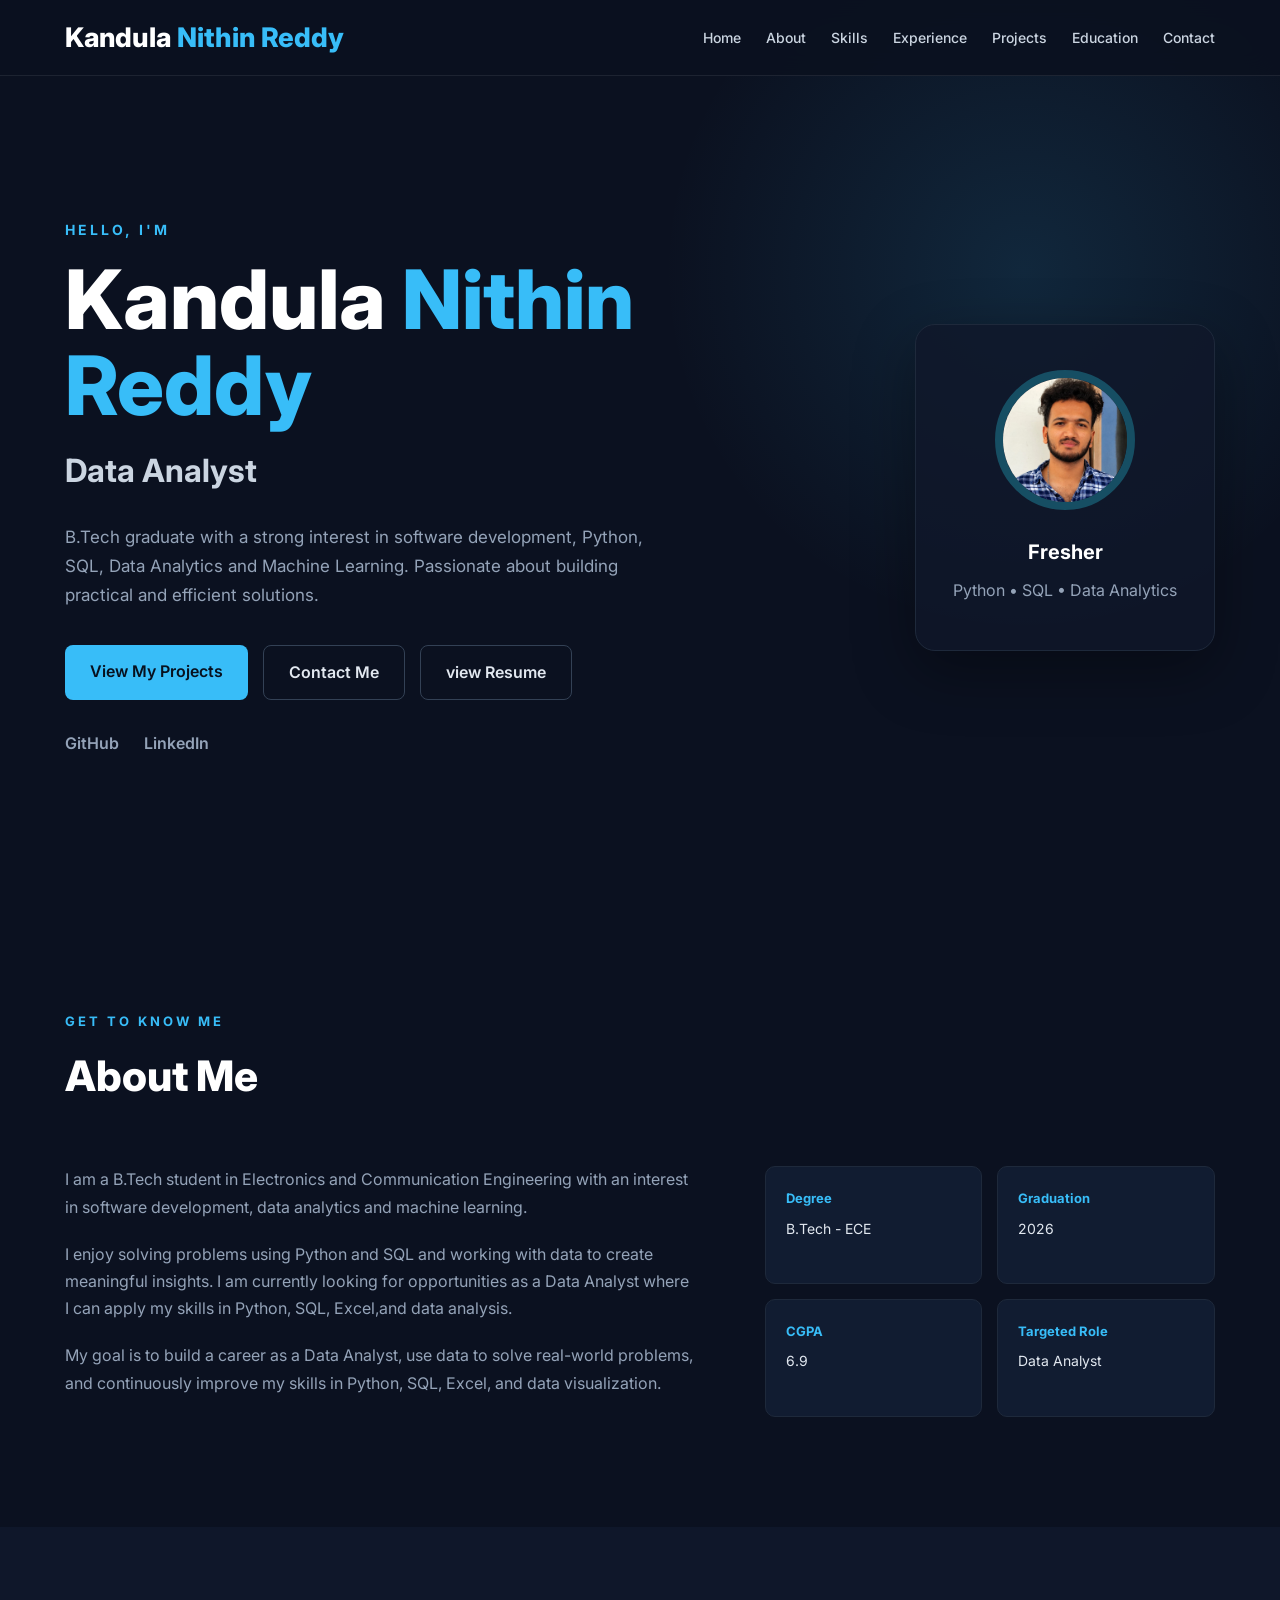
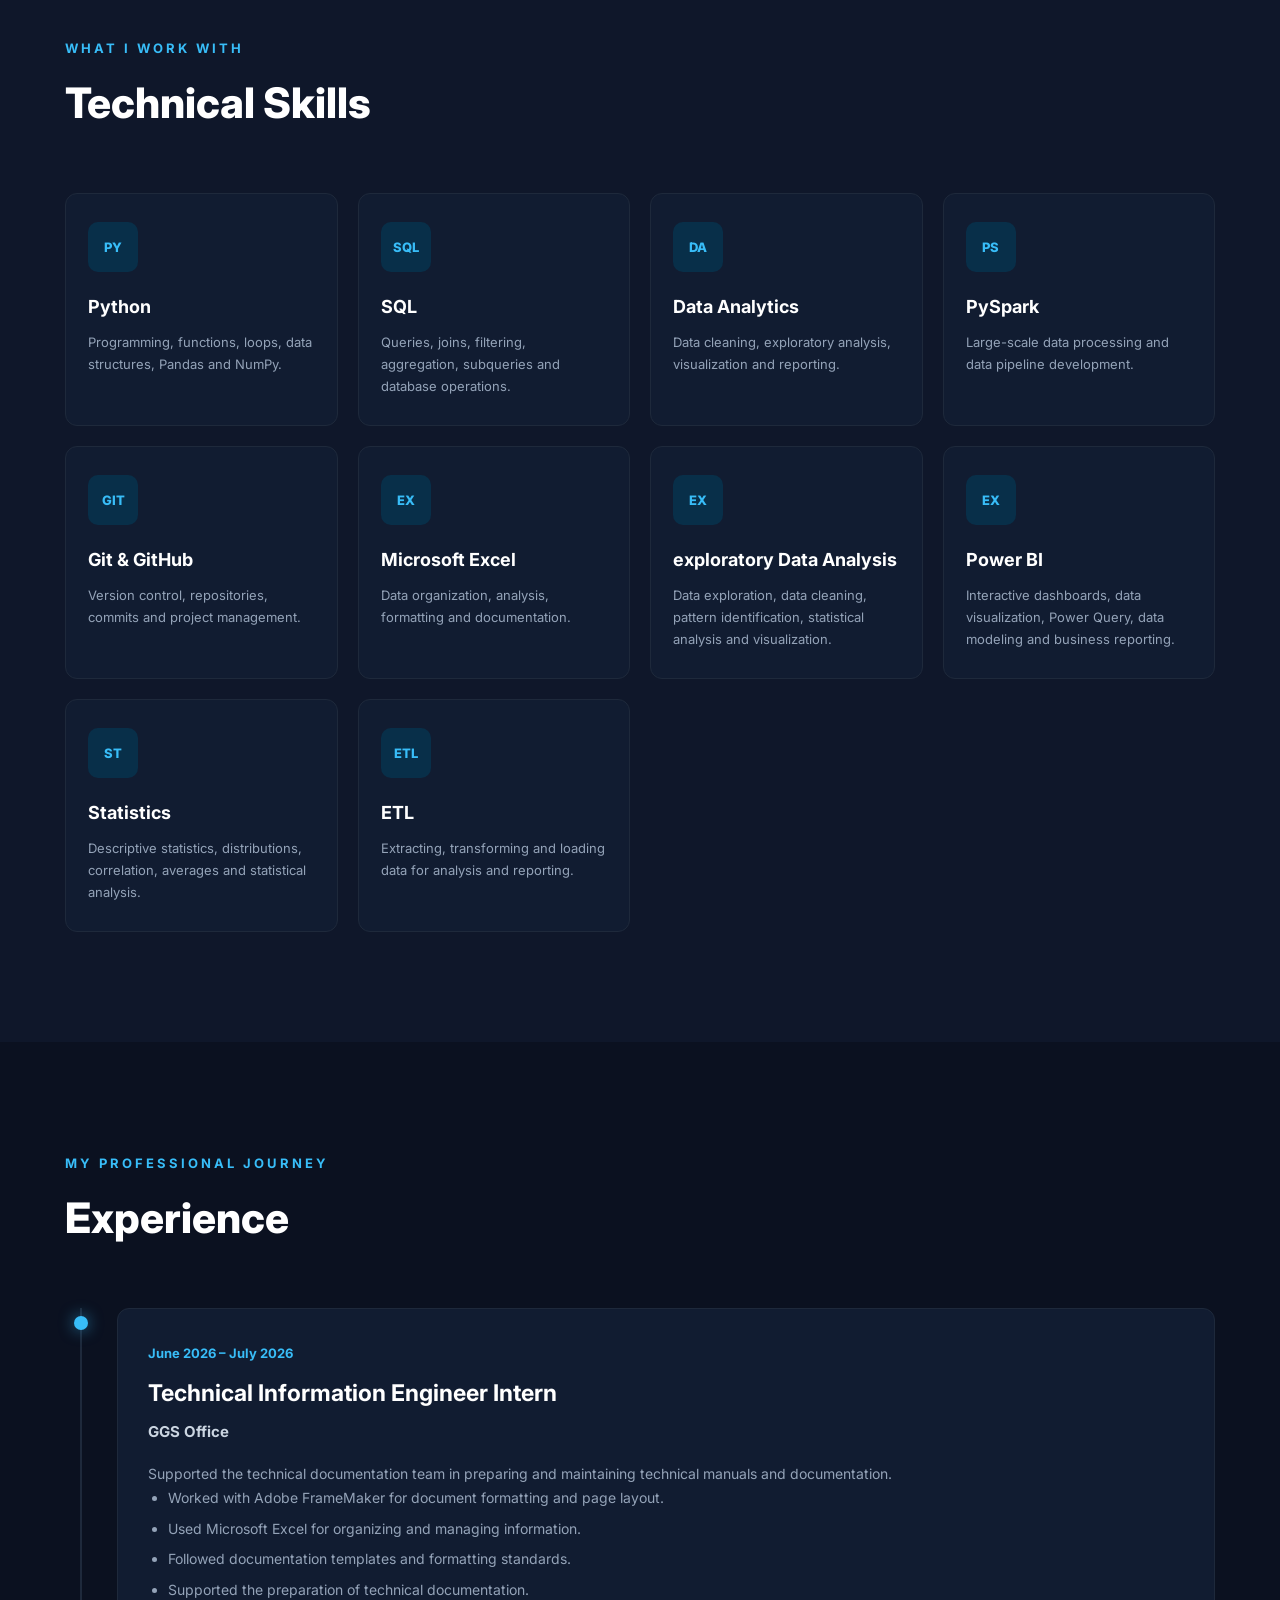
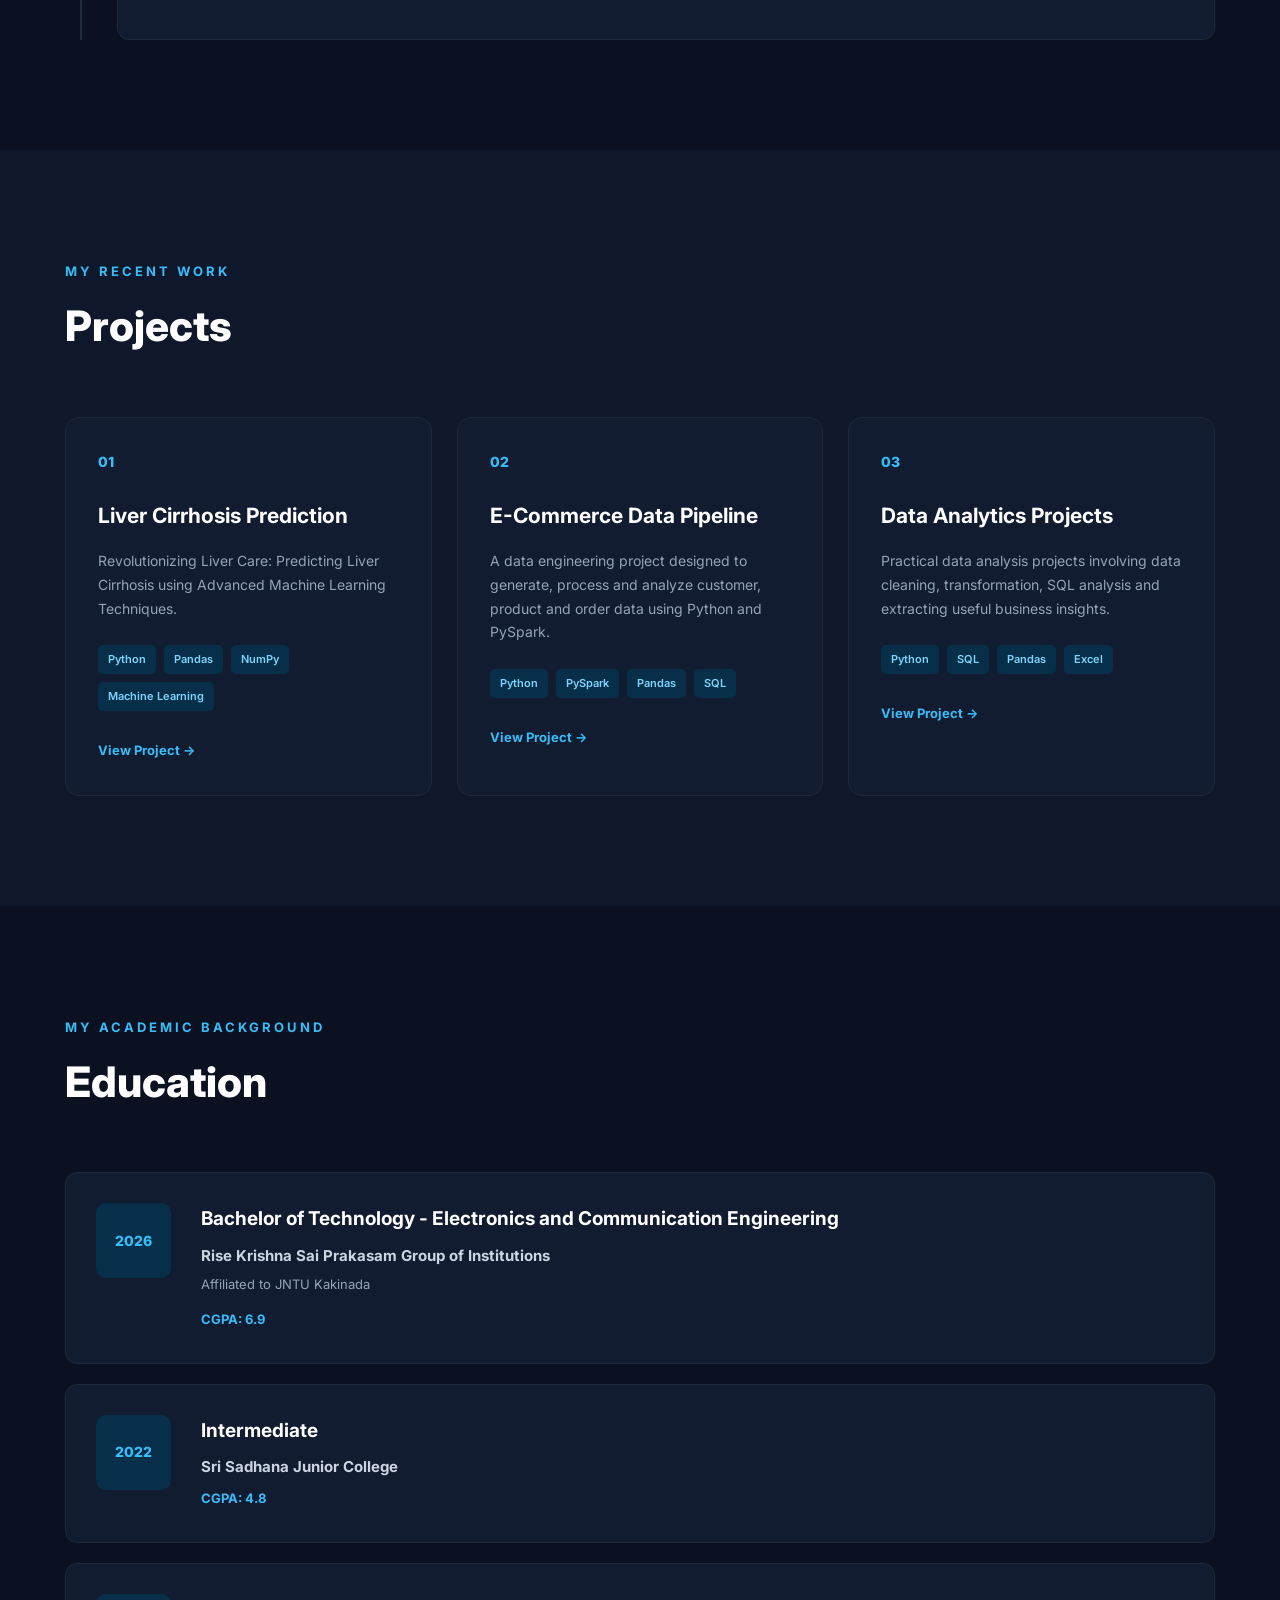
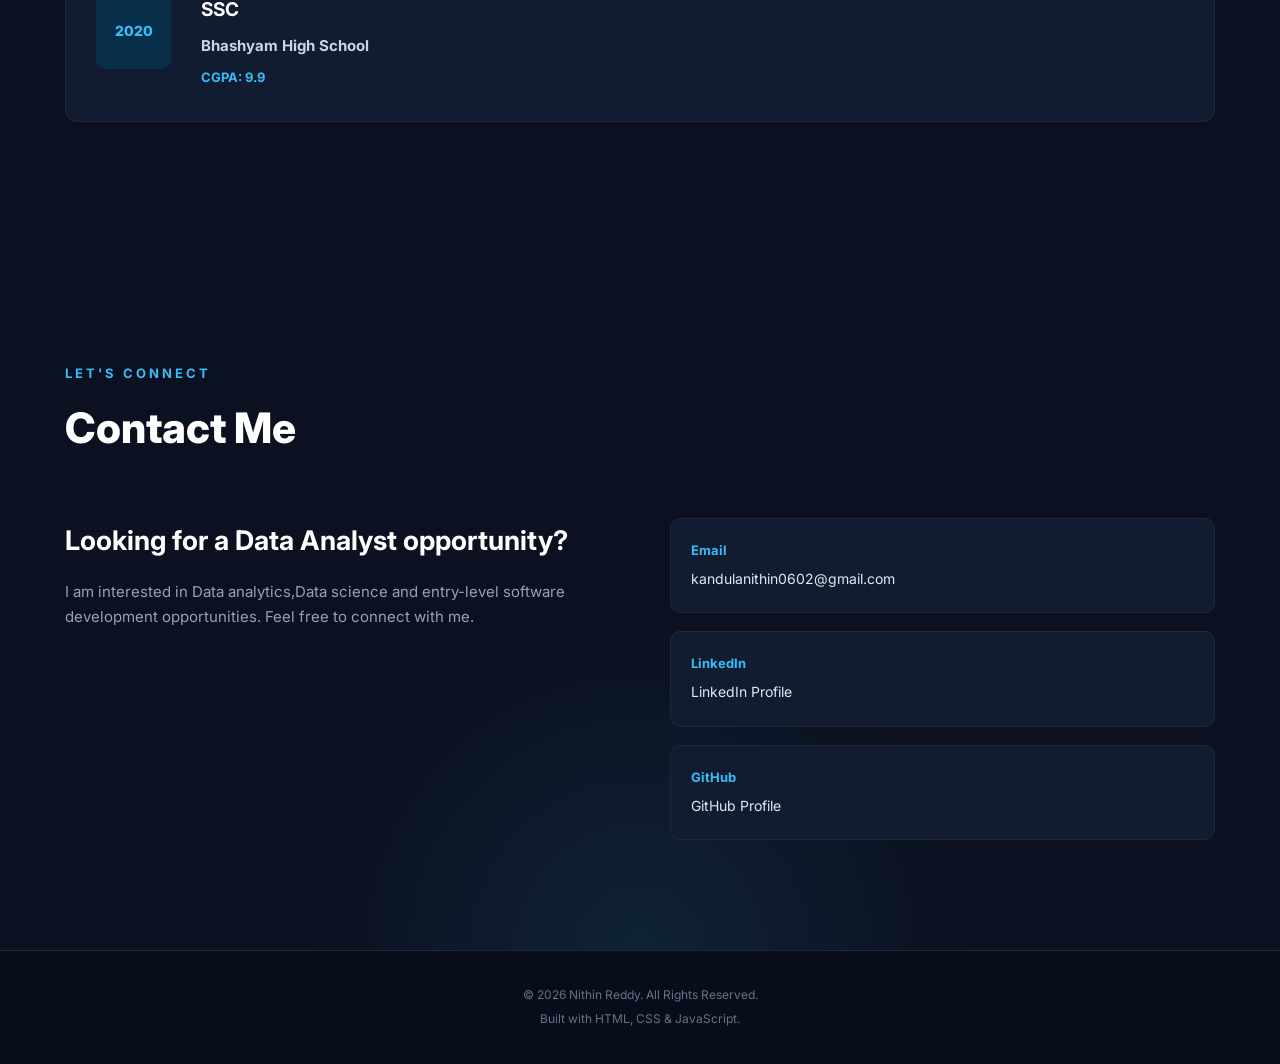
==== commit 98b589ed: "Intinal changes" ====
--- a/nithin-portfolio/index.html
+++ b/nithin-portfolio/index.html
@@ -134,15 +134,14 @@
                     <p>
                         I enjoy solving problems using Python and SQL and
                         working with data to create meaningful insights.
-                        I am currently looking for opportunities as an
-                        Data Analyst where I can apply my
-                        technical skills and continue learning.
-                    </p>
-
-                    <p>
-                        My goal is to build reliable software solutions,
-                        improve my programming skills and contribute to
-                        real-world projects.
+                        I am currently looking for opportunities as a Data
+                        Analyst where I can apply my skills in Python, SQL,
+                        Excel,and data analysis.
+
+                    <p>
+                       My goal is to build a career as a Data Analyst, use data
+                       to solve real-world problems, and continuously improve my
+                       skills in Python, SQL, Excel, and data visualization.
                     </p>
 
                 </div>
@@ -165,8 +164,8 @@
                     </div>
 
                     <div class="info-box">
-                        <strong>Role</strong>
-                        <span>Fresher</span>
+                        <strong>Targeted Role</strong>
+                        <span>Data Analyst</span>
                     </div>
 
                 </div>
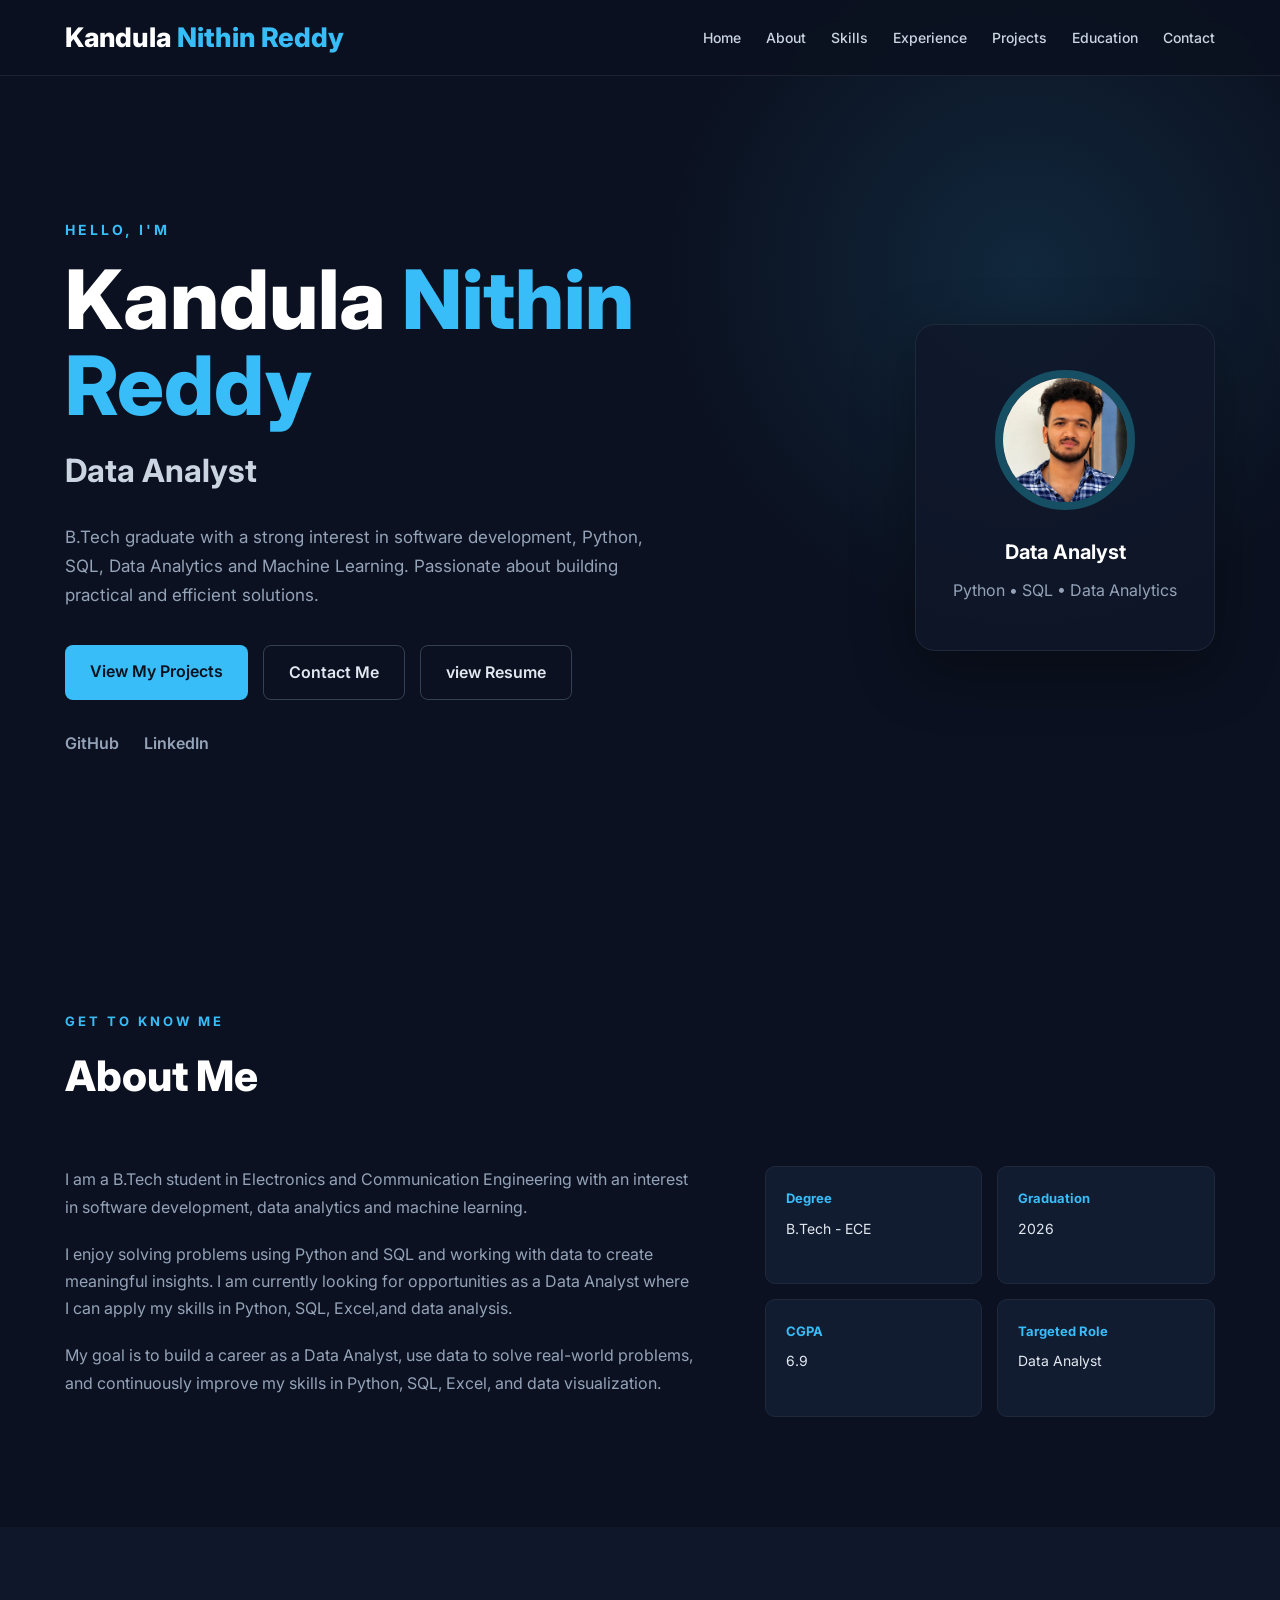
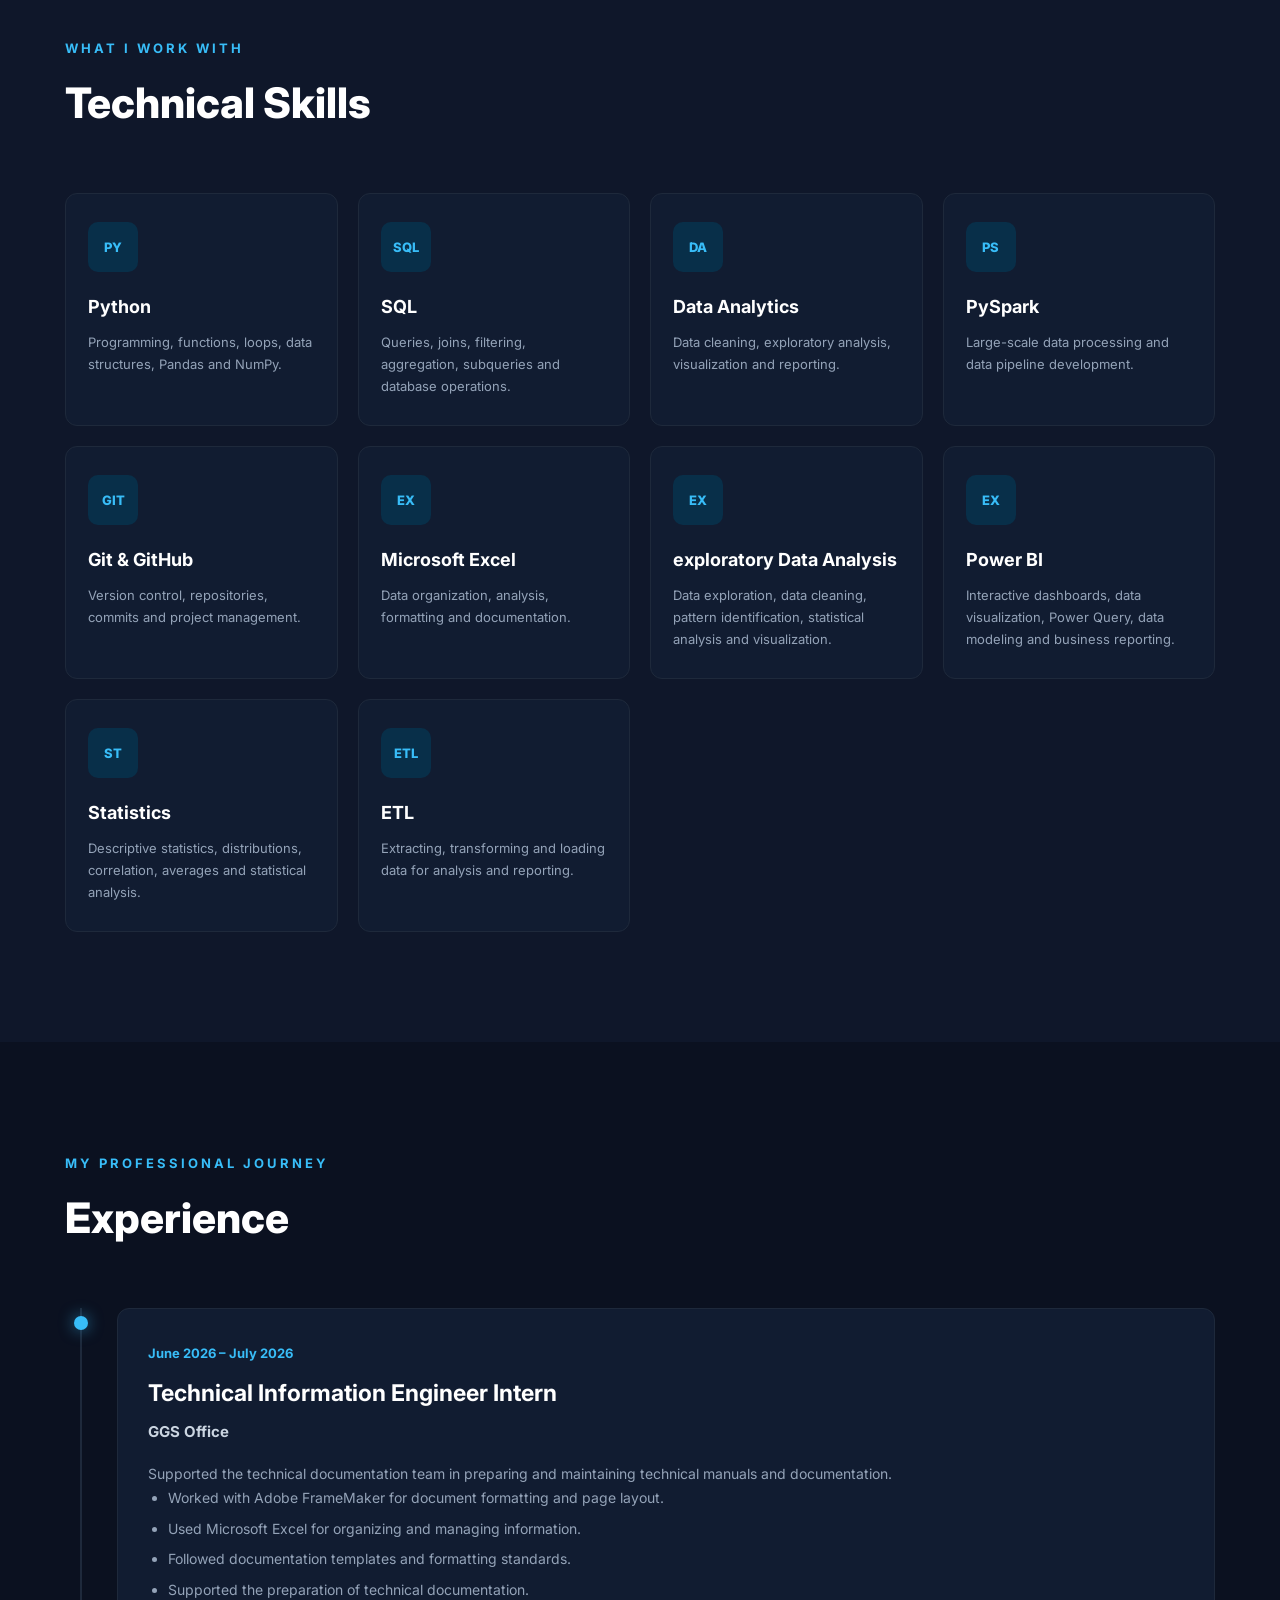
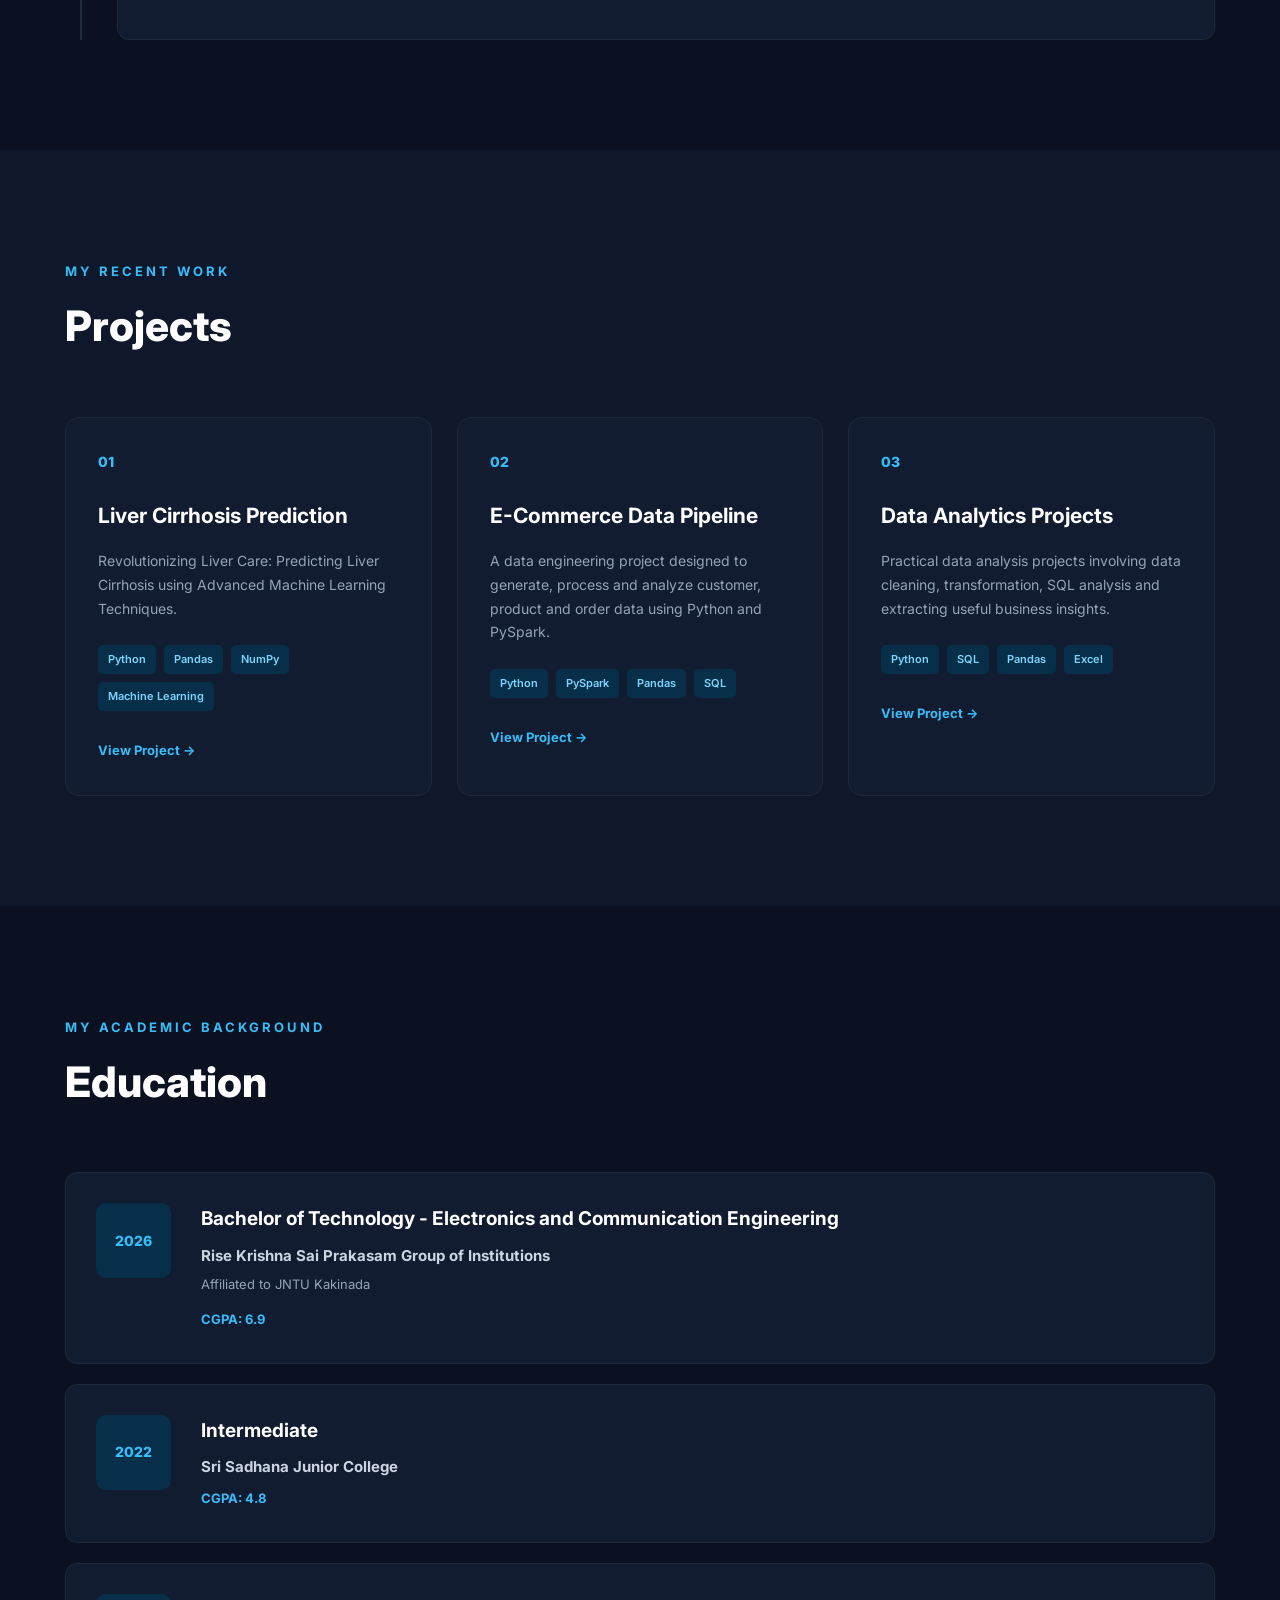
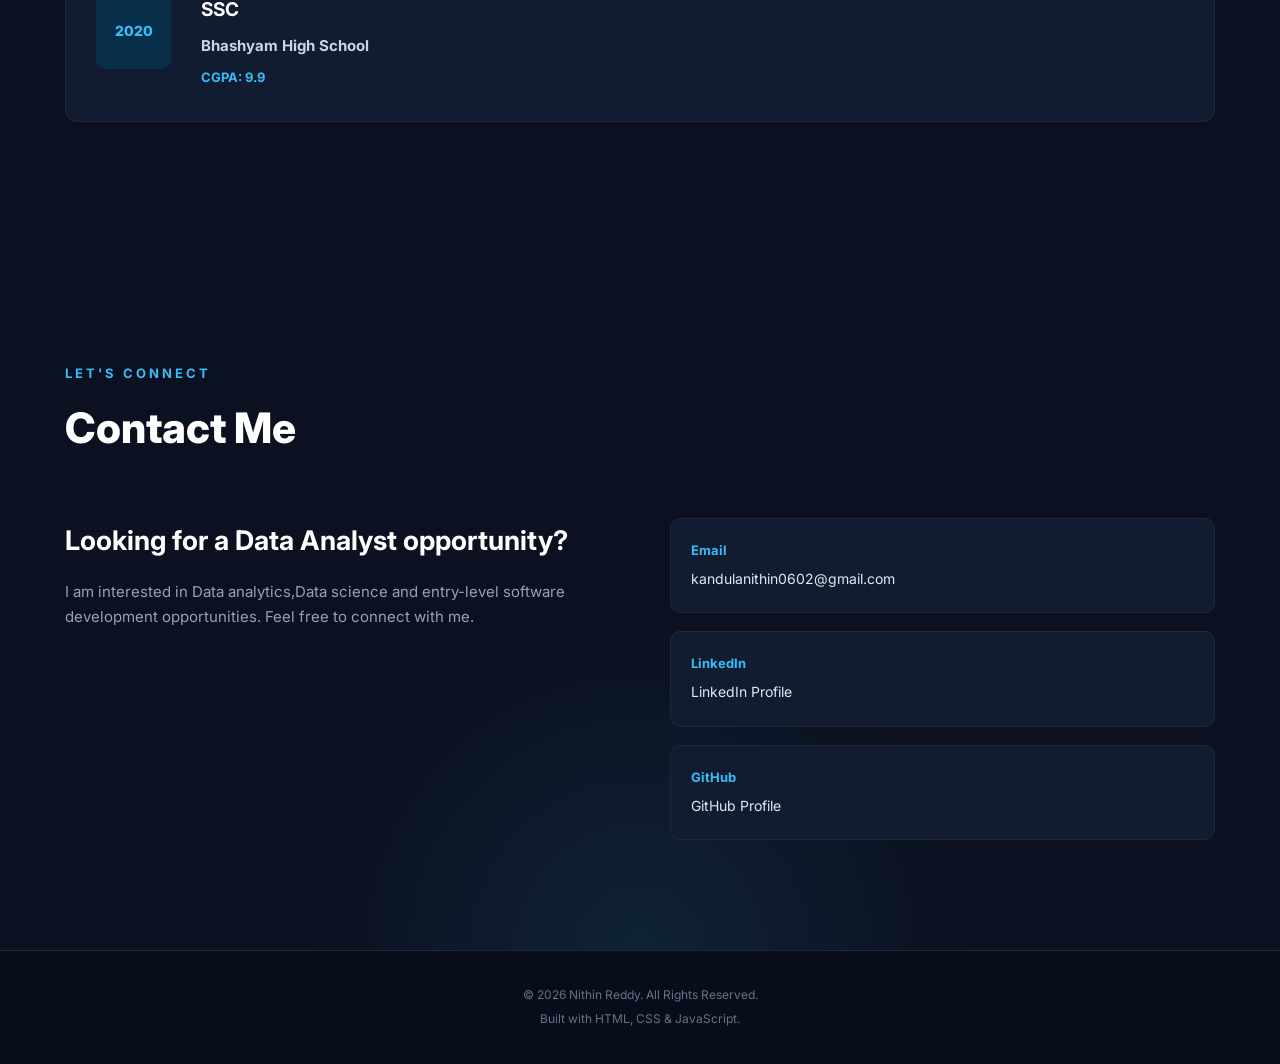
==== commit bb4ee44f: "Intinal changes" ====
--- a/nithin-portfolio/index.html
+++ b/nithin-portfolio/index.html
@@ -96,7 +96,7 @@
                     <img src="assets/profile.jpeg" alt="Nithin Reddy">
                 </div>
                 <h3>
-                    Fresher
+                    Data Analyst
                 </h3>
 
                 <p>
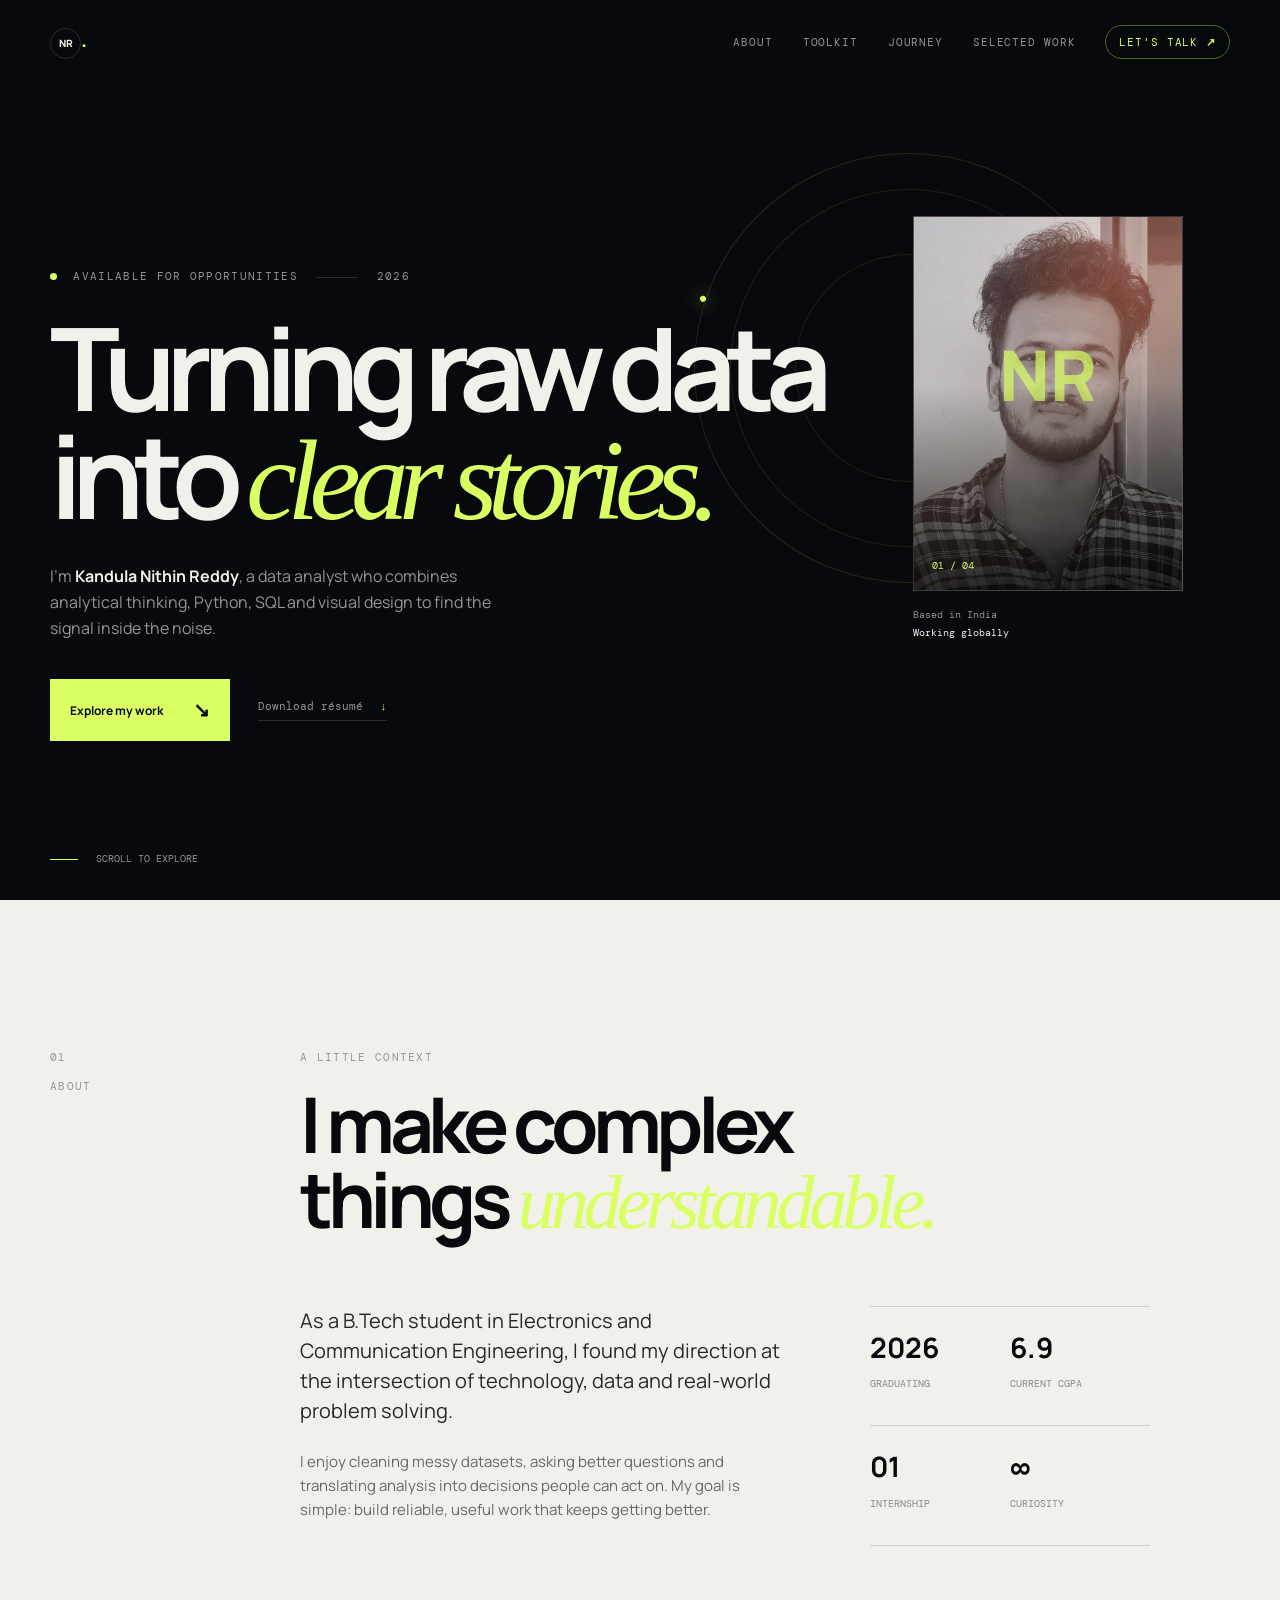
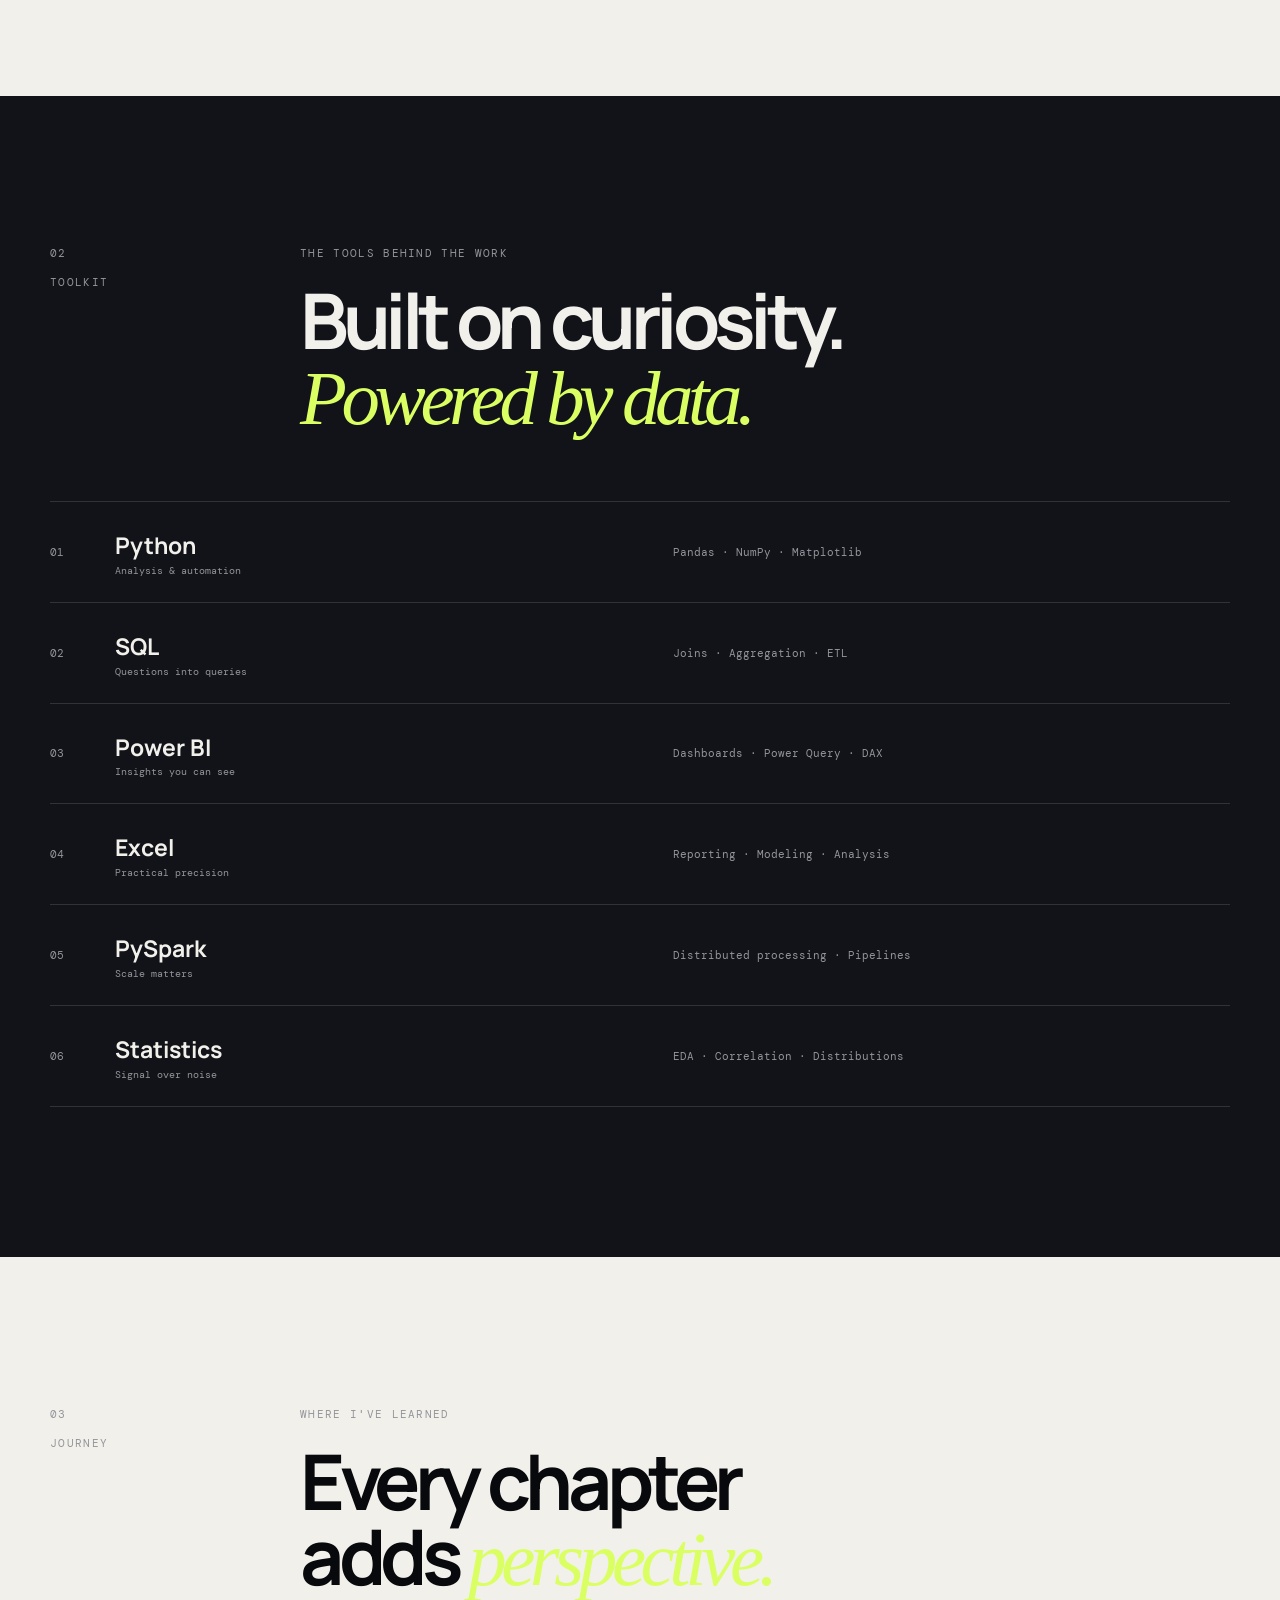
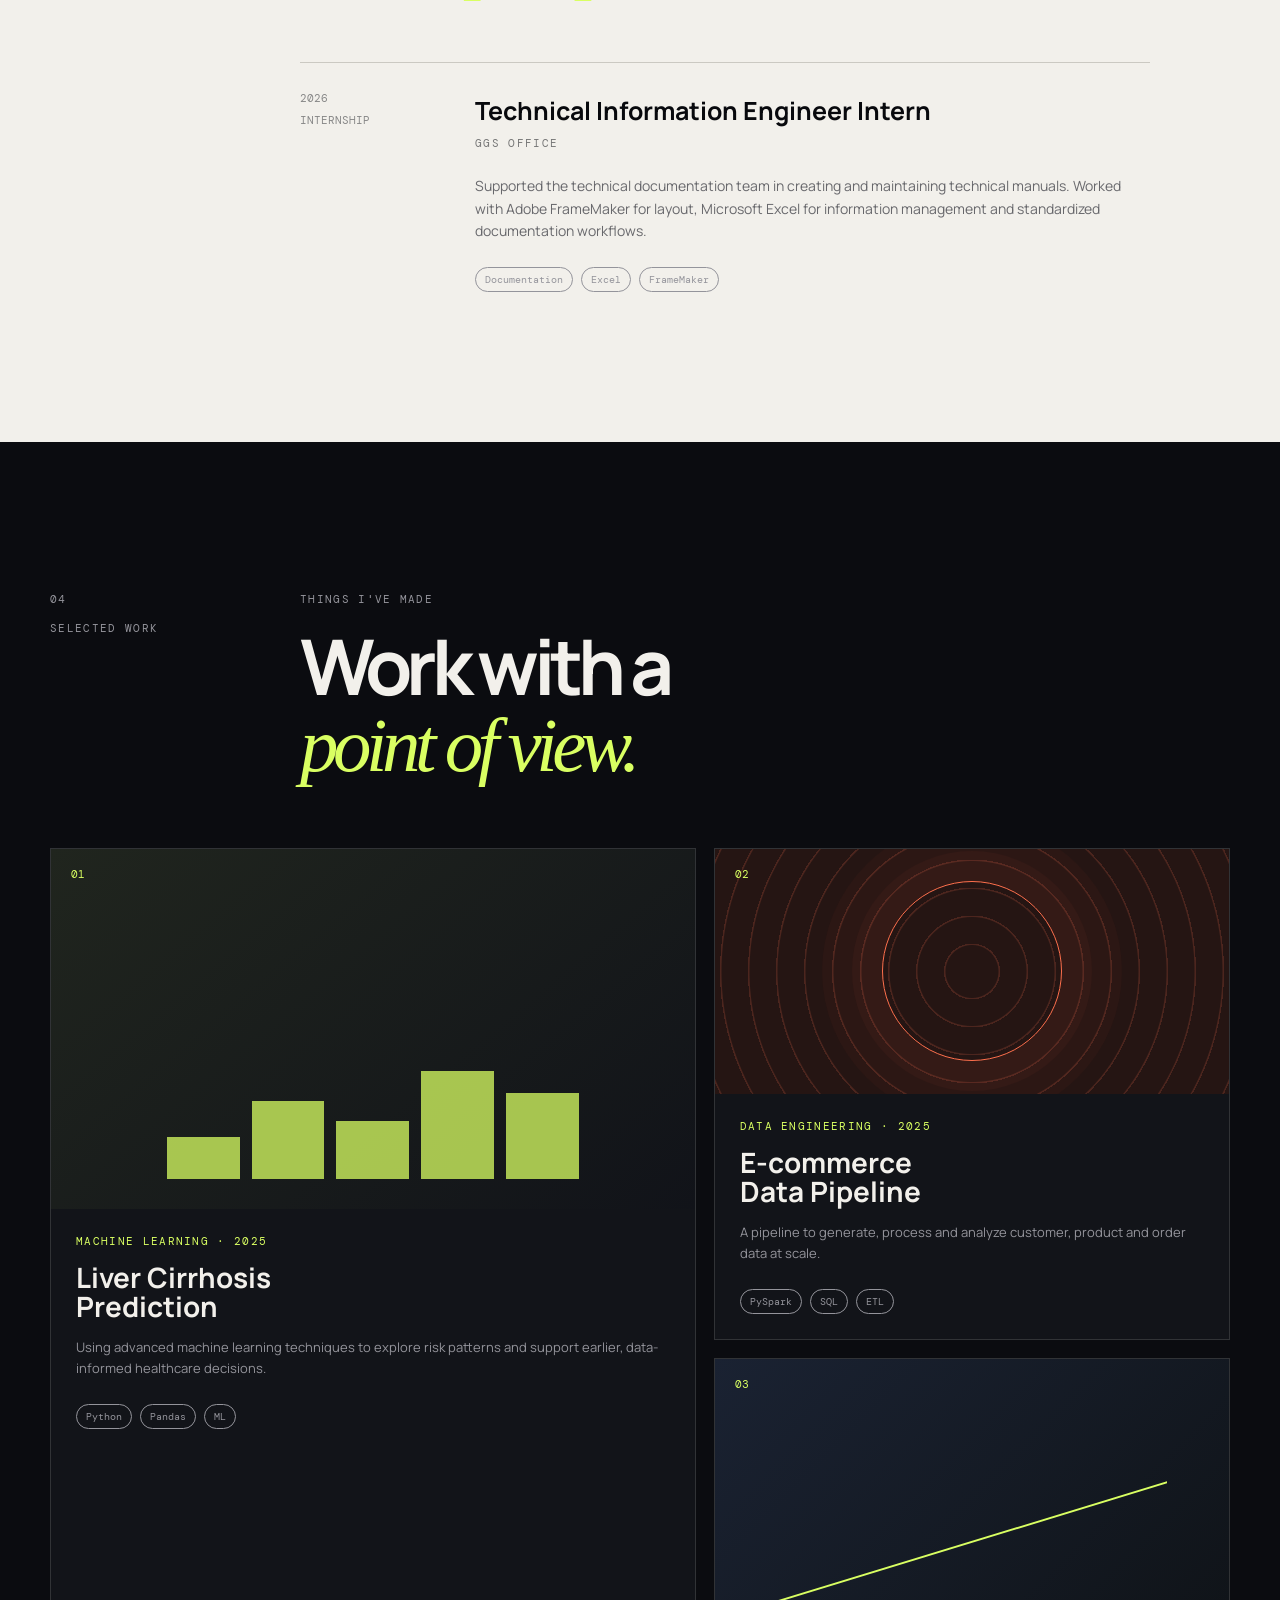
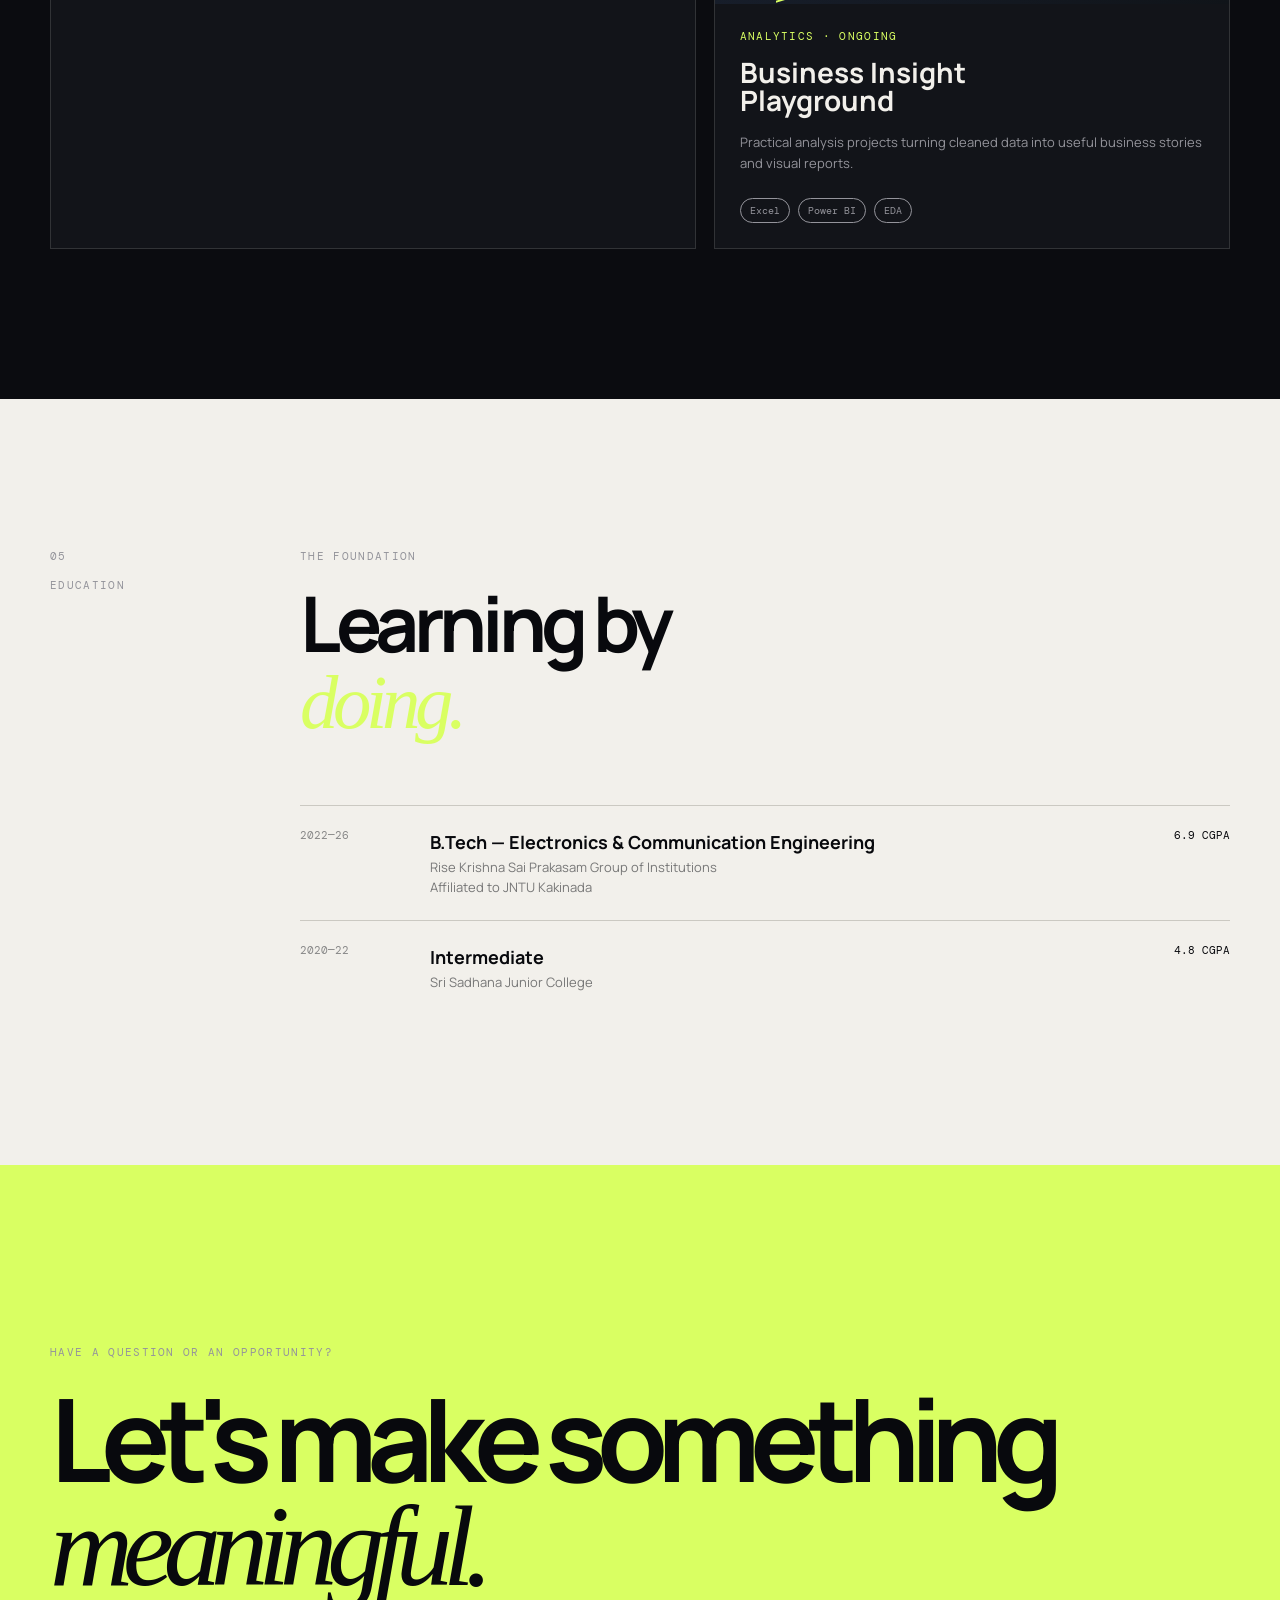
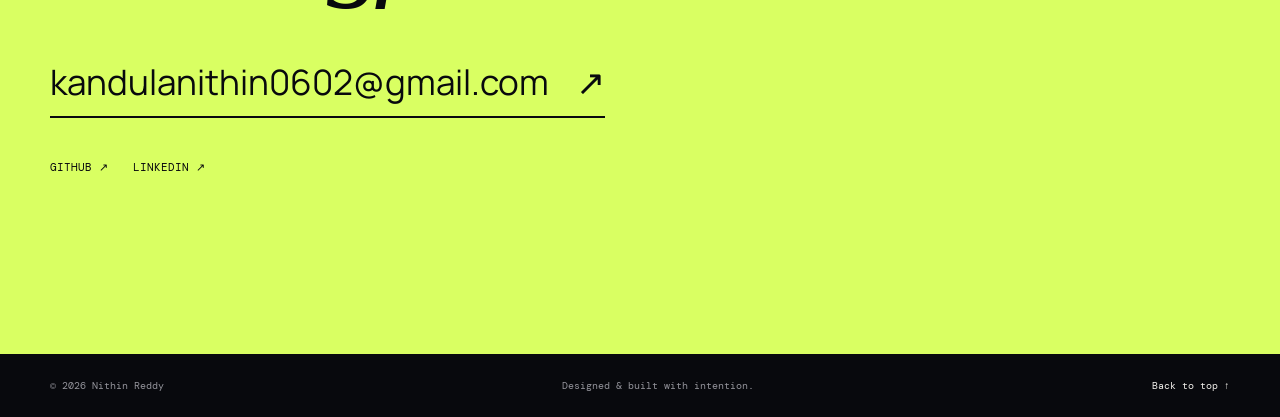
==== commit 6dc70c44: "Create cinematic portfolio redesign with responsive motion and premium visual system." ====
--- a/nithin-portfolio/index.html
+++ b/nithin-portfolio/index.html
@@ -1,648 +1,7 @@
-<!DOCTYPE html>
+<!doctype html>
 <html lang="en">
 <head>
-    <meta charset="UTF-8">
-    <meta name="viewport" content="width=device-width, initial-scale=1.0">
-
-    <title>Kandula Nithin Reddy | Fresher</title>
-    <meta name="description"
-    content="Kandula Nithin Reddy - Data Analyst portfolio. Skilled in Python, SQL, Power BI, Excel, Data Analytics, EDA and Machine Learning.">
-
-    <link rel="stylesheet" href="style.css">
+  <meta charset="UTF-8"><meta name="viewport" content="width=device-width, initial-scale=1.0"><meta name="theme-color" content="#08090d"><meta name="description" content="Kandula Nithin Reddy — Data Analyst building clear stories from complex data."><title>Nithin Reddy — Data Analyst</title>
+  <link rel="preconnect" href="https://fonts.googleapis.com"><link rel="preconnect" href="https://fonts.gstatic.com" crossorigin><link href="https://fonts.googleapis.com/css2?family=DM+Mono:wght@400;500&family=Manrope:wght@400;500;600;700;800&display=swap" rel="stylesheet"><link rel="stylesheet" href="style.css">
 </head>
-
-<body>
-
-    <!-- ================= NAVBAR ================= -->
-
-    <header class="navbar">
-        <div class="container nav-container">
-
-            <a href="#home" class="logo">
-                Kandula<span> Nithin Reddy</span>
-            </a>
-
-            <nav>
-                <a href="#home">Home</a>
-                <a href="#about">About</a>
-                <a href="#skills">Skills</a>
-                <a href="#experience">Experience</a>
-                <a href="#projects">Projects</a>
-                <a href="#education">Education</a>
-                <a href="#contact">Contact</a>
-            </nav>
-
-        </div>
-    </header>
-
-
-    <!-- ================= HOME ================= -->
-
-    <section id="home" class="hero">
-
-        <div class="container hero-content">
-
-            <div class="hero-text">
-
-                <p class="small-heading">
-                    HELLO, I'M
-                </p>
-
-                <h1>
-                    Kandula <span> Nithin Reddy</span>
-                </h1>
-
-                <h2>
-                    Data Analyst
-                </h2>
-
-                <p class="hero-description">
-                    B.Tech graduate with a strong interest in software development,
-                    Python, SQL, Data Analytics and Machine Learning.
-                    Passionate about building practical and efficient solutions.
-                </p>
-
-                <div class="hero-buttons">
-
-                    <a href="#projects" class="btn primary-btn">
-                        View My Projects
-                    </a>
-
-                    <a href="#contact" class="btn secondary-btn">
-                        Contact Me
-                    </a>
-                    <a href="assets/resume.pdf" class="btn secondary-btn" download>
-                        view Resume
-                    </a>
-                </div>
-
-                <div class="social-links">
-
-                    <a href="https://github.com/KandulaReddy0602" target="_blank">
-                        GitHub
-                    </a>
-
-                    <a href="https://www.linkedin.com/in/kandula-nithin-3bbb7a274" target="_blank">
-                        LinkedIn
-                    </a>
-
-                </div>
-
-            </div>
-
-
-            <div class="hero-card">
-                <div class="profile-circle">
-                    <img src="assets/profile.jpeg" alt="Nithin Reddy">
-                </div>
-                <h3>
-                    Data Analyst
-                </h3>
-
-                <p>
-                    Python • SQL • Data Analytics
-                </p>
-
-            </div>
-
-        </div>
-
-    </section>
-
-
-    <!-- ================= ABOUT ================= -->
-
-    <section id="about" class="section">
-
-        <div class="container">
-
-            <div class="section-title">
-                <p>GET TO KNOW ME</p>
-                <h2>About Me</h2>
-            </div>
-
-            <div class="about-content">
-
-                <div class="about-text">
-
-                    <p>
-                        I am a B.Tech student in Electronics and Communication
-                        Engineering with an interest in software development,
-                        data analytics and machine learning.
-                    </p>
-
-                    <p>
-                        I enjoy solving problems using Python and SQL and
-                        working with data to create meaningful insights.
-                        I am currently looking for opportunities as a Data
-                        Analyst where I can apply my skills in Python, SQL,
-                        Excel,and data analysis.
-
-                    <p>
-                       My goal is to build a career as a Data Analyst, use data
-                       to solve real-world problems, and continuously improve my
-                       skills in Python, SQL, Excel, and data visualization.
-                    </p>
-
-                </div>
-
-                <div class="about-info">
-
-                    <div class="info-box">
-                        <strong>Degree</strong>
-                        <span>B.Tech - ECE</span>
-                    </div>
-
-                    <div class="info-box">
-                        <strong>Graduation</strong>
-                        <span>2026</span>
-                    </div>
-
-                    <div class="info-box">
-                        <strong>CGPA</strong>
-                        <span>6.9</span>
-                    </div>
-
-                    <div class="info-box">
-                        <strong>Targeted Role</strong>
-                        <span>Data Analyst</span>
-                    </div>
-
-                </div>
-
-            </div>
-
-        </div>
-
-    </section>
-
-
-    <!-- ================= SKILLS ================= -->
-
-    <section id="skills" class="section skills-section">
-
-        <div class="container">
-
-            <div class="section-title">
-                <p>WHAT I WORK WITH</p>
-                <h2>Technical Skills</h2>
-            </div>
-
-            <div class="skills-grid">
-
-                <div class="skill-card">
-                    <div class="skill-icon">PY</div>
-                    <h3>Python</h3>
-                    <p>
-                        Programming, functions, loops, data structures,
-                        Pandas and NumPy.
-                    </p>
-                </div>
-
-                <div class="skill-card">
-                    <div class="skill-icon">SQL</div>
-                    <h3>SQL</h3>
-                    <p>
-                        Queries, joins, filtering, aggregation,
-                        subqueries and database operations.
-                    </p>
-                </div>
-
-                <div class="skill-card">
-                    <div class="skill-icon">DA</div>
-                    <h3>Data Analytics</h3>
-                    <p>
-                        Data cleaning, exploratory analysis,
-                        visualization and reporting.
-                    </p>
-                </div>
-
-                <div class="skill-card">
-                    <div class="skill-icon">PS</div>
-                    <h3>PySpark</h3>
-                    <p>
-                        Large-scale data processing and
-                        data pipeline development.
-                    </p>
-                </div>
-
-
-                <div class="skill-card">
-                    <div class="skill-icon">GIT</div>
-                    <h3>Git & GitHub</h3>
-                    <p>
-                        Version control, repositories,
-                        commits and project management.
-                    </p>
-                </div>
-
-                <div class="skill-card">
-                    <div class="skill-icon">EX</div>
-                    <h3>Microsoft Excel</h3>
-                    <p>
-                        Data organization, analysis,
-                        formatting and documentation.
-                    </p>
-                </div>
-                <div class="skill-card">
-                    <div class="skill-icon">EX</div>
-                    <h3>exploratory Data Analysis</Data></h3>
-                    <p>
-                        Data exploration, data cleaning, pattern identification,
-                        statistical analysis and visualization.
-                    </p>
-                </div>
-                <div class="skill-card">
-                    <div class="skill-icon">EX</div>
-                    <h3>Power BI</Data></h3>
-                    <p>
-                        Interactive dashboards, data visualization, Power Query,
-                        data modeling and business reporting.
-                    </p>
-                </div>
-                <div class="skill-card">
-                    <div class="skill-icon">ST</div>
-                    <h3>Statistics</h3>
-                    <p>
-                        Descriptive statistics, distributions, correlation,
-                        averages and statistical analysis.
-                    </p>
-                </div>
-                <div class="skill-card">
-                    <div class="skill-icon">ETL</div>
-                    <h3>ETL</h3>
-                    <p>
-                        Extracting, transforming and loading data for
-                        analysis and reporting.
-                    </p>
-                </div>
-            </div>
-
-        </div>
-
-    </section>
-
-
-    <!-- ================= EXPERIENCE ================= -->
-
-    <section id="experience" class="section">
-
-        <div class="container">
-
-            <div class="section-title">
-                <p>MY PROFESSIONAL JOURNEY</p>
-                <h2>Experience</h2>
-            </div>
-
-            <div class="timeline">
-
-                <div class="timeline-item">
-
-                    <div class="timeline-dot"></div>
-
-                    <div class="timeline-content">
-
-                        <span class="date">
-                            June 2026 – July 2026
-                        </span>
-
-                        <h3>
-                            Technical Information Engineer Intern
-                        </h3>
-
-                        <h4>
-                            GGS Office
-                        </h4>
-
-                        <p>
-                            Supported the technical documentation team
-                            in preparing and maintaining technical manuals
-                            and documentation.
-                        </p>
-
-                        <ul>
-                            <li>
-                                Worked with Adobe FrameMaker for document
-                                formatting and page layout.
-                            </li>
-
-                            <li>
-                                Used Microsoft Excel for organizing
-                                and managing information.
-                            </li>
-
-                            <li>
-                                Followed documentation templates and
-                                formatting standards.
-                            </li>
-
-                            <li>
-                                Supported the preparation of technical
-                                documentation.
-                            </li>
-                        </ul>
-
-                    </div>
-
-                </div>
-
-            </div>
-
-        </div>
-
-    </section>
-
-
-    <!-- ================= PROJECTS ================= -->
-
-    <section id="projects" class="section projects-section">
-
-        <div class="container">
-
-            <div class="section-title">
-                <p>MY RECENT WORK</p>
-                <h2>Projects</h2>
-            </div>
-
-
-            <div class="projects-grid">
-
-                <!-- PROJECT 1 -->
-
-                <div class="project-card">
-
-                    <div class="project-number">
-                        01
-                    </div>
-
-                    <h3>
-                        Liver Cirrhosis Prediction
-                    </h3>
-
-                    <p>
-                        Revolutionizing Liver Care: Predicting Liver
-                        Cirrhosis using Advanced Machine Learning Techniques.
-                    </p>
-
-                    <div class="project-tags">
-                        <span>Python</span>
-                        <span>Pandas</span>
-                        <span>NumPy</span>
-                        <span>Machine Learning</span>
-                    </div>
-
-                    <a href="#" class="project-link">
-                        View Project →
-                    </a>
-
-                </div>
-
-
-                <!-- PROJECT 2 -->
-
-                <div class="project-card">
-
-                    <div class="project-number">
-                        02
-                    </div>
-
-                    <h3>
-                        E-Commerce Data Pipeline
-                    </h3>
-
-                    <p>
-                        A data engineering project designed to generate,
-                        process and analyze customer, product and order
-                        data using Python and PySpark.
-                    </p>
-
-                    <div class="project-tags">
-                        <span>Python</span>
-                        <span>PySpark</span>
-                        <span>Pandas</span>
-                        <span>SQL</span>
-                    </div>
-
-                    <a href="#" class="project-link">
-                        View Project →
-                    </a>
-
-                </div>
-
-
-                <!-- PROJECT 3 -->
-
-                <div class="project-card">
-
-                    <div class="project-number">
-                        03
-                    </div>
-
-                    <h3>
-                        Data Analytics Projects
-                    </h3>
-
-                    <p>
-                        Practical data analysis projects involving
-                        data cleaning, transformation, SQL analysis
-                        and extracting useful business insights.
-                    </p>
-
-                    <div class="project-tags">
-                        <span>Python</span>
-                        <span>SQL</span>
-                        <span>Pandas</span>
-                        <span>Excel</span>
-                    </div>
-
-                    <a href="#" class="project-link">
-                        View Project →
-                    </a>
-
-                </div>
-
-            </div>
-
-        </div>
-
-    </section>
-
-
-    <!-- ================= EDUCATION ================= -->
-
-    <section id="education" class="section">
-
-        <div class="container">
-
-            <div class="section-title">
-                <p>MY ACADEMIC BACKGROUND</p>
-                <h2>Education</h2>
-            </div>
-
-            <div class="education-card">
-
-                <div class="education-year">
-                    2026
-                </div>
-
-                <div class="education-details">
-
-                    <h3>
-                        Bachelor of Technology - Electronics and
-                        Communication Engineering
-                    </h3>
-
-                    <h4>
-                        Rise Krishna Sai Prakasam Group of Institutions
-                    </h4>
-
-                    <p>
-                        Affiliated to JNTU Kakinada
-                    </p>
-
-                    <span class="cgpa">
-                        CGPA: 6.9
-                    </span>
-
-                </div>
-
-            </div>
-
-
-            <div class="education-card">
-
-                <div class="education-year">
-                    2022
-                </div>
-
-                <div class="education-details">
-
-                    <h3>
-                        Intermediate
-                    </h3>
-
-                    <h4>
-                        Sri Sadhana Junior College
-                    </h4>
-
-                    <span class="cgpa">
-                        CGPA: 4.8
-                    </span>
-
-                </div>
-
-            </div>
-
-
-            <div class="education-card">
-
-                <div class="education-year">
-                    2020
-                </div>
-
-                <div class="education-details">
-
-                    <h3>
-                        SSC
-                    </h3>
-
-                    <h4>
-                        Bhashyam High School
-                    </h4>
-
-                    <span class="cgpa">
-                        CGPA: 9.9
-                    </span>
-
-                </div>
-
-            </div>
-
-        </div>
-
-    </section>
-
-
-    <!-- ================= CONTACT ================= -->
-
-    <section id="contact" class="section contact-section">
-
-        <div class="container">
-
-            <div class="section-title">
-                <p>LET'S CONNECT</p>
-                <h2>Contact Me</h2>
-            </div>
-
-            <div class="contact-content">
-
-                <div class="contact-text">
-
-                    <h3>
-                        Looking for a Data Analyst opportunity?
-                    </h3>
-
-                    <p>
-                        I am interested in Data analytics,Data science
-                        and entry-level software development opportunities.
-                        Feel free to connect with me.
-                    </p>
-
-                </div>
-
-
-                <div class="contact-details">
-
-                    <div class="contact-item">
-                        <strong>Email</strong>
-                        <a href="mailto:kandulanithin0602@gmail.com">
-                            kandulanithin0602@gmail.com
-                        </a>
-                    </div>
-
-                    <div class="contact-item">
-                        <strong>LinkedIn</strong>
-                        <a href="https://www.linkedin.com/in/kandula-nithin-3bbb7a274" target="_blank">
-                            LinkedIn Profile
-                        </a>
-                    </div>
-
-                    <div class="contact-item">
-                        <strong>GitHub</strong>
-                        <a href="https://github.com/KandulaReddy0602" target="_blank">
-                            GitHub Profile
-                        </a>
-                    </div>
-
-                </div>
-
-            </div>
-
-        </div>
-
-    </section>
-
-
-    <!-- ================= FOOTER ================= -->
-
-    <footer>
-
-        <div class="container">
-
-            <p>
-                © 2026 Nithin Reddy. All Rights Reserved.
-            </p>
-
-            <p>
-                Built with HTML, CSS & JavaScript.
-            </p>
-
-        </div>
-
-    </footer>
-
-
-    <script src="script.js"></script>
-
-</body>
-</html>+<body><div class="noise" aria-hidden="true"></div><div class="progress" aria-hidden="true"><span></span></div><header class="navbar" id="top"><div class="container nav-container"><a class="logo" href="#home"><span>NR</span><i>.</i></a><button class="menu-toggle" type="button" aria-label="Open navigation" aria-expanded="false"><span></span><span></span></button><nav aria-label="Primary navigation"><a href="#about">About</a><a href="#skills">Toolkit</a><a href="#experience">Journey</a><a href="#projects">Selected work</a><a href="#contact" class="nav-contact">Let's talk <b>↗</b></a></nav></div></header><main><section id="home" class="hero container"><div class="hero-orbit" aria-hidden="true"><span></span><span></span><span></span></div><div class="hero-copy reveal"><p class="eyebrow"><span class="status-dot"></span> Available for opportunities <span class="eyebrow-line"></span> 2026</p><h1>Turning raw data<br>into <em>clear stories.</em></h1><p class="hero-description">I'm <strong>Kandula Nithin Reddy</strong>, a data analyst who combines analytical thinking, Python, SQL and visual design to find the signal inside the noise.</p><div class="hero-actions"><a class="button button-primary" href="#projects">Explore my work <span>↘</span></a><a class="text-link" href="assets/resume.pdf" download>Download résumé <span>↓</span></a></div></div><div class="hero-aside reveal reveal-delay"><div class="portrait-frame"><div class="portrait-glow"></div><img src="assets/profile.jpeg" alt="Portrait of Nithin Reddy" onerror="this.style.display='none'"><span class="portrait-initials">NR</span><span class="frame-label">01 / 04</span></div><p class="aside-note">Based in India<br><span>Working globally</span></p></div><div class="scroll-cue"><span></span> Scroll to explore</div></section><section id="about" class="section about-section"><div class="container split-layout"><div class="section-marker reveal">01 <span>About</span></div><div class="section-content reveal"><p class="eyebrow">A little context</p><h2>I make complex<br>things <em>understandable.</em></h2><div class="about-grid"><div><p class="lead">As a B.Tech student in Electronics and Communication Engineering, I found my direction at the intersection of technology, data and real-world problem solving.</p><p>I enjoy cleaning messy datasets, asking better questions and translating analysis into decisions people can act on. My goal is simple: build reliable, useful work that keeps getting better.</p></div><div class="facts"><div><b>2026</b><span>Graduating</span></div><div><b>6.9</b><span>Current CGPA</span></div><div><b>01</b><span>Internship</span></div><div><b>∞</b><span>Curiosity</span></div></div></div></div></div></section><section id="skills" class="section skills-section"><div class="container"><div class="section-heading reveal"><div class="section-marker">02 <span>Toolkit</span></div><div><p class="eyebrow">The tools behind the work</p><h2>Built on curiosity.<br><em>Powered by data.</em></h2></div></div><div class="skills-list reveal"><div><span>01</span><h3>Python <small>Analysis & automation</small></h3><p>Pandas · NumPy · Matplotlib</p></div><div><span>02</span><h3>SQL <small>Questions into queries</small></h3><p>Joins · Aggregation · ETL</p></div><div><span>03</span><h3>Power BI <small>Insights you can see</small></h3><p>Dashboards · Power Query · DAX</p></div><div><span>04</span><h3>Excel <small>Practical precision</small></h3><p>Reporting · Modeling · Analysis</p></div><div><span>05</span><h3>PySpark <small>Scale matters</small></h3><p>Distributed processing · Pipelines</p></div><div><span>06</span><h3>Statistics <small>Signal over noise</small></h3><p>EDA · Correlation · Distributions</p></div></div></div></section><section id="experience" class="section experience-section"><div class="container split-layout"><div class="section-marker reveal">03 <span>Journey</span></div><div class="section-content reveal"><p class="eyebrow">Where I've learned</p><h2>Every chapter<br>adds <em>perspective.</em></h2><article class="experience-card"><div class="experience-meta"><span>2026</span><span>Internship</span></div><div><h3>Technical Information Engineer Intern</h3><p class="company">GGS Office</p><p>Supported the technical documentation team in creating and maintaining technical manuals. Worked with Adobe FrameMaker for layout, Microsoft Excel for information management and standardized documentation workflows.</p><div class="tags"><span>Documentation</span><span>Excel</span><span>FrameMaker</span></div></div></article></div></div></section><section id="projects" class="section projects-section"><div class="container"><div class="section-heading reveal"><div class="section-marker">04 <span>Selected work</span></div><div><p class="eyebrow">Things I've made</p><h2>Work with a<br><em>point of view.</em></h2></div></div><div class="projects-grid"><article class="project-card project-feature reveal"><div class="project-visual visual-one"><span>01</span><div class="data-bars"><i></i><i></i><i></i><i></i><i></i></div></div><div class="project-body"><p class="project-type">Machine learning · 2025</p><h3>Liver Cirrhosis<br>Prediction</h3><p>Using advanced machine learning techniques to explore risk patterns and support earlier, data-informed healthcare decisions.</p><div class="tags"><span>Python</span><span>Pandas</span><span>ML</span></div></div></article><article class="project-card reveal reveal-delay"><div class="project-visual visual-two"><span>02</span><div class="ring"></div></div><div class="project-body"><p class="project-type">Data engineering · 2025</p><h3>E-commerce<br>Data Pipeline</h3><p>A pipeline to generate, process and analyze customer, product and order data at scale.</p><div class="tags"><span>PySpark</span><span>SQL</span><span>ETL</span></div></div></article><article class="project-card reveal"><div class="project-visual visual-three"><span>03</span><div class="chart-line"></div></div><div class="project-body"><p class="project-type">Analytics · Ongoing</p><h3>Business Insight<br>Playground</h3><p>Practical analysis projects turning cleaned data into useful business stories and visual reports.</p><div class="tags"><span>Excel</span><span>Power BI</span><span>EDA</span></div></div></article></div></div></section><section id="education" class="section education-section"><div class="container split-layout"><div class="section-marker reveal">05 <span>Education</span></div><div class="section-content reveal"><p class="eyebrow">The foundation</p><h2>Learning by<br><em>doing.</em></h2><div class="education-row"><span>2022—26</span><div><h3>B.Tech — Electronics & Communication Engineering</h3><p>Rise Krishna Sai Prakasam Group of Institutions<br>Affiliated to JNTU Kakinada</p></div><strong>6.9 CGPA</strong></div><div class="education-row"><span>2020—22</span><div><h3>Intermediate</h3><p>Sri Sadhana Junior College</p></div><strong>4.8 CGPA</strong></div></div></div></section><section id="contact" class="contact-section"><div class="container contact-inner reveal"><p class="eyebrow">Have a question or an opportunity?</p><h2>Let's make something<br><em>meaningful.</em></h2><a class="contact-email" href="mailto:kandulanithin0602@gmail.com">kandulanithin0602@gmail.com <span>↗</span></a><div class="social-links"><a href="https://github.com/KandulaReddy0602" target="_blank" rel="noreferrer">GitHub ↗</a><a href="https://www.linkedin.com/in/kandula-nithin-3bbb7a274" target="_blank" rel="noreferrer">LinkedIn ↗</a></div></div></section></main><footer><div class="container"><span>© 2026 Nithin Reddy</span><span>Designed & built with intention.</span><a href="#top">Back to top ↑</a></div></footer><script src="script.js"></script></body></html>
--- a/nithin-portfolio/style.css
+++ b/nithin-portfolio/style.css
@@ -1,907 +1,2 @@
-/* =====================================================
-   NITHIN REDDY - PORTFOLIO WEBSITE
-   Main Styles
-===================================================== */
-
-
-/* ================= GOOGLE FONT ================= */
-
-@import url('https://fonts.googleapis.com/css2?family=Inter:wght@400;500;600;700;800&display=swap');
-
-
-/* ================= GLOBAL ================= */
-
-* {
-    margin: 0;
-    padding: 0;
-    box-sizing: border-box;
-}
-
-html {
-    scroll-behavior: smooth;
-}
-
-body {
-    font-family: 'Inter', sans-serif;
-    background: #0b1120;
-    color: #e5e7eb;
-    line-height: 1.7;
-}
-
-a {
-    text-decoration: none;
-    color: inherit;
-}
-
-ul {
-    padding-left: 20px;
-}
-
-.container {
-    width: 90%;
-    max-width: 1150px;
-    margin: auto;
-}
-
-
-/* ================= NAVBAR ================= */
-
-.navbar {
-    position: fixed;
-    top: 0;
-    left: 0;
-    width: 100%;
-    z-index: 1000;
-
-    background: rgba(11, 17, 32, 0.90);
-    backdrop-filter: blur(12px);
-
-    border-bottom: 1px solid rgba(255, 255, 255, 0.08);
-}
-
-.nav-container {
-    height: 75px;
-
-    display: flex;
-    align-items: center;
-    justify-content: space-between;
-}
-
-.logo {
-    font-size: 27px;
-    font-weight: 800;
-    color: white;
-}
-
-.logo span {
-    color: #38bdf8;
-}
-
-nav {
-    display: flex;
-    gap: 25px;
-}
-
-nav a {
-    font-size: 14px;
-    font-weight: 500;
-    color: #cbd5e1;
-
-    transition: 0.3s;
-}
-
-nav a:hover {
-    color: #38bdf8;
-}
-
-
-/* ================= HERO ================= */
-
-.hero {
-    min-height: 100vh;
-
-    display: flex;
-    align-items: center;
-
-    padding-top: 75px;
-
-    background:
-        radial-gradient(
-            circle at 80% 30%,
-            rgba(56, 189, 248, 0.13),
-            transparent 30%
-        );
-}
-
-.hero-content {
-    display: flex;
-    align-items: center;
-    justify-content: space-between;
-
-    gap: 60px;
-}
-
-.hero-text {
-    max-width: 680px;
-}
-
-.small-heading {
-    color: #38bdf8;
-    font-size: 14px;
-    font-weight: 700;
-    letter-spacing: 3px;
-
-    margin-bottom: 15px;
-}
-
-.hero h1 {
-    font-size: clamp(48px, 7vw, 82px);
-    line-height: 1.05;
-    font-weight: 800;
-
-    color: white;
-
-    margin-bottom: 15px;
-}
-
-.hero h1 span {
-    color: #38bdf8;
-}
-
-.hero h2 {
-    font-size: clamp(22px, 3vw, 32px);
-    color: #cbd5e1;
-
-    margin-bottom: 25px;
-}
-
-.hero-description {
-    color: #94a3b8;
-    font-size: 17px;
-
-    max-width: 620px;
-}
-
-.hero-buttons {
-    display: flex;
-    gap: 15px;
-
-    margin-top: 35px;
-}
-
-.btn {
-    padding: 13px 25px;
-
-    border-radius: 8px;
-
-    font-weight: 600;
-
-    transition: 0.3s;
-}
-
-.primary-btn {
-    background: #38bdf8;
-    color: #07111f;
-}
-
-.primary-btn:hover {
-    transform: translateY(-3px);
-    box-shadow: 0 10px 30px rgba(56, 189, 248, 0.25);
-}
-
-.secondary-btn {
-    border: 1px solid #334155;
-    color: #e2e8f0;
-}
-
-.secondary-btn:hover {
-    border-color: #38bdf8;
-    color: #38bdf8;
-}
-
-.social-links {
-    display: flex;
-    gap: 25px;
-
-    margin-top: 30px;
-}
-
-.social-links a {
-    color: #94a3b8;
-    font-weight: 600;
-
-    transition: 0.3s;
-}
-
-.social-links a:hover {
-    color: #38bdf8;
-}
-
-
-/* ================= HERO CARD ================= */
-
-.hero-card {
-    width: 300px;
-    min-width: 300px;
-
-    padding: 45px 30px;
-
-    text-align: center;
-
-    background: rgba(15, 23, 42, 0.8);
-
-    border: 1px solid #1e293b;
-
-    border-radius: 20px;
-
-    box-shadow:
-        0 20px 60px rgba(0, 0, 0, 0.35);
-
-    animation: floating 4s ease-in-out infinite;
-}
-
-.profile-circle {
-    width: 140px;
-    height: 140px;
-    margin: auto;
-    margin-bottom: 25px;
-    border-radius: 50%;
-    overflow: hidden;
-    border: 8px solid #164e63;
-    display: flex;
-    align-items: center;
-    justify-content: center;
-}
-
-.profile-circle img {
-    width: 100%;
-    height: 100%;
-    object-fit: cover;
-    display: block;
-}
-
-
-.hero-card h3 {
-    color: white;
-    font-size: 20px;
-
-    margin-bottom: 8px;
-}
-
-.hero-card p {
-    color: #94a3b8;
-}
-
-@keyframes floating {
-
-    0% {
-        transform: translateY(0);
-    }
-
-    50% {
-        transform: translateY(-12px);
-    }
-
-    100% {
-        transform: translateY(0);
-    }
-}
-
-
-/* ================= SECTIONS ================= */
-
-.section {
-    padding: 110px 0;
-}
-
-.skills-section,
-.projects-section {
-    background: #0f172a;
-}
-
-.section-title {
-    margin-bottom: 55px;
-}
-
-.section-title p {
-    color: #38bdf8;
-
-    font-size: 13px;
-    font-weight: 700;
-
-    letter-spacing: 3px;
-
-    margin-bottom: 8px;
-}
-
-.section-title h2 {
-    color: white;
-
-    font-size: 42px;
-    font-weight: 800;
-}
-
-
-/* ================= ABOUT ================= */
-
-.about-content {
-    display: grid;
-
-    grid-template-columns: 1.4fr 1fr;
-
-    gap: 70px;
-}
-
-.about-text p {
-    color: #94a3b8;
-
-    font-size: 16px;
-
-    margin-bottom: 20px;
-}
-
-.about-info {
-    display: grid;
-
-    grid-template-columns: 1fr 1fr;
-
-    gap: 15px;
-}
-
-.info-box {
-    padding: 20px;
-
-    background: #111c31;
-
-    border: 1px solid #1e293b;
-
-    border-radius: 10px;
-}
-
-.info-box strong {
-    display: block;
-
-    color: #38bdf8;
-
-    font-size: 13px;
-
-    margin-bottom: 5px;
-}
-
-.info-box span {
-    color: #e2e8f0;
-
-    font-size: 14px;
-}
-
-
-/* ================= SKILLS ================= */
-
-.skills-grid {
-    display: grid;
-
-    grid-template-columns: repeat(4, 1fr);
-
-    gap: 20px;
-}
-
-.skill-card {
-    padding: 28px 22px;
-
-    background: #111c31;
-
-    border: 1px solid #1e293b;
-
-    border-radius: 12px;
-
-    transition: 0.3s;
-}
-
-.skill-card:hover {
-    transform: translateY(-7px);
-
-    border-color: #38bdf8;
-
-    box-shadow:
-        0 15px 35px rgba(0, 0, 0, 0.25);
-}
-
-.skill-icon {
-    width: 50px;
-    height: 50px;
-
-    display: flex;
-    align-items: center;
-    justify-content: center;
-
-    margin-bottom: 20px;
-
-    border-radius: 10px;
-
-    background: #082f49;
-
-    color: #38bdf8;
-
-    font-size: 13px;
-    font-weight: 800;
-}
-
-.skill-card h3 {
-    color: white;
-
-    font-size: 18px;
-
-    margin-bottom: 8px;
-}
-
-.skill-card p {
-    color: #94a3b8;
-
-    font-size: 13px;
-}
-
-
-/* ================= EXPERIENCE ================= */
-
-.timeline {
-    position: relative;
-
-    margin-left: 15px;
-
-    border-left: 2px solid #1e293b;
-
-    padding-left: 35px;
-}
-
-.timeline-item {
-    position: relative;
-}
-
-.timeline-dot {
-    position: absolute;
-
-    width: 14px;
-    height: 14px;
-
-    background: #38bdf8;
-
-    border-radius: 50%;
-
-    left: -43px;
-    top: 8px;
-
-    box-shadow: 0 0 15px rgba(56, 189, 248, 0.6);
-}
-
-.timeline-content {
-    padding: 30px;
-
-    background: #111c31;
-
-    border: 1px solid #1e293b;
-
-    border-radius: 12px;
-}
-
-.date {
-    display: inline-block;
-
-    color: #38bdf8;
-
-    font-size: 13px;
-    font-weight: 700;
-
-    margin-bottom: 10px;
-}
-
-.timeline-content h3 {
-    color: white;
-
-    font-size: 23px;
-
-    margin-bottom: 5px;
-}
-
-.timeline-content h4 {
-    color: #cbd5e1;
-
-    font-size: 15px;
-
-    margin-bottom: 18px;
-}
-
-.timeline-content p,
-.timeline-content li {
-    color: #94a3b8;
-
-    font-size: 14px;
-}
-
-.timeline-content li {
-    margin-bottom: 7px;
-}
-
-
-/* ================= PROJECTS ================= */
-
-.projects-grid {
-    display: grid;
-
-    grid-template-columns: repeat(3, 1fr);
-
-    gap: 25px;
-}
-
-.project-card {
-    position: relative;
-
-    padding: 32px;
-
-    background: #111c31;
-
-    border: 1px solid #1e293b;
-
-    border-radius: 14px;
-
-    transition: 0.3s;
-}
-
-.project-card:hover {
-    transform: translateY(-8px);
-
-    border-color: #38bdf8;
-
-    box-shadow:
-        0 20px 40px rgba(0, 0, 0, 0.25);
-}
-
-.project-number {
-    color: #38bdf8;
-
-    font-size: 14px;
-    font-weight: 800;
-
-    margin-bottom: 25px;
-}
-
-.project-card h3 {
-    color: white;
-
-    font-size: 21px;
-
-    margin-bottom: 15px;
-}
-
-.project-card p {
-    color: #94a3b8;
-
-    font-size: 14px;
-
-    margin-bottom: 25px;
-}
-
-.project-tags {
-    display: flex;
-
-    flex-wrap: wrap;
-
-    gap: 8px;
-
-    margin-bottom: 25px;
-}
-
-.project-tags span {
-    padding: 5px 10px;
-
-    background: #082f49;
-
-    color: #7dd3fc;
-
-    border-radius: 5px;
-
-    font-size: 11px;
-    font-weight: 600;
-}
-
-.project-link {
-    color: #38bdf8;
-
-    font-size: 13px;
-    font-weight: 700;
-}
-
-.project-link:hover {
-    text-decoration: underline;
-}
-
-
-/* ================= EDUCATION ================= */
-
-.education-card {
-    display: flex;
-
-    gap: 30px;
-
-    padding: 30px;
-
-    margin-bottom: 20px;
-
-    background: #111c31;
-
-    border: 1px solid #1e293b;
-
-    border-radius: 12px;
-
-    transition: 0.3s;
-}
-
-.education-card:hover {
-    border-color: #38bdf8;
-}
-
-.education-year {
-    min-width: 75px;
-
-    height: 75px;
-
-    display: flex;
-    align-items: center;
-    justify-content: center;
-
-    background: #082f49;
-
-    color: #38bdf8;
-
-    border-radius: 10px;
-
-    font-size: 14px;
-    font-weight: 800;
-}
-
-.education-details h3 {
-    color: white;
-
-    font-size: 19px;
-
-    margin-bottom: 7px;
-}
-
-.education-details h4 {
-    color: #cbd5e1;
-
-    font-size: 15px;
-
-    margin-bottom: 5px;
-}
-
-.education-details p {
-    color: #94a3b8;
-
-    font-size: 13px;
-
-    margin-bottom: 10px;
-}
-
-.cgpa {
-    display: inline-block;
-
-    color: #38bdf8;
-
-    font-size: 13px;
-    font-weight: 700;
-}
-
-
-/* ================= CONTACT ================= */
-
-.contact-section {
-    background:
-        radial-gradient(
-            circle at 50% 100%,
-            rgba(56, 189, 248, 0.10),
-            transparent 35%
-        );
-}
-
-.contact-content {
-    display: grid;
-
-    grid-template-columns: 1fr 1fr;
-
-    gap: 60px;
-}
-
-.contact-text h3 {
-    color: white;
-
-    font-size: 27px;
-
-    margin-bottom: 15px;
-}
-
-.contact-text p {
-    color: #94a3b8;
-
-    font-size: 15px;
-}
-
-.contact-details {
-    display: flex;
-
-    flex-direction: column;
-
-    gap: 18px;
-}
-
-.contact-item {
-    padding: 20px;
-
-    background: #111c31;
-
-    border: 1px solid #1e293b;
-
-    border-radius: 10px;
-}
-
-.contact-item strong {
-    display: block;
-
-    color: #38bdf8;
-
-    font-size: 13px;
-
-    margin-bottom: 4px;
-}
-
-.contact-item a {
-    color: #e2e8f0;
-
-    font-size: 14px;
-
-    word-break: break-word;
-}
-
-.contact-item a:hover {
-    color: #38bdf8;
-}
-
-
-/* ================= FOOTER ================= */
-
-footer {
-    padding: 30px 0;
-
-    border-top: 1px solid #1e293b;
-
-    text-align: center;
-
-    background: #070d19;
-}
-
-footer p {
-    color: #64748b;
-
-    font-size: 12px;
-
-    margin: 4px 0;
-}
-
-
-/* ================= RESPONSIVE ================= */
-
-@media (max-width: 950px) {
-
-    nav {
-        gap: 14px;
-    }
-
-    nav a {
-        font-size: 12px;
-    }
-
-    .hero-content {
-        flex-direction: column;
-
-        text-align: center;
-    }
-
-    .hero-description {
-        margin: auto;
-    }
-
-    .hero-buttons,
-    .social-links {
-        justify-content: center;
-    }
-
-    .hero-card {
-        width: 280px;
-    }
-
-    .about-content {
-        grid-template-columns: 1fr;
-    }
-
-    .skills-grid {
-        grid-template-columns: repeat(2, 1fr);
-    }
-
-    .projects-grid {
-        grid-template-columns: 1fr;
-    }
-
-    .contact-content {
-        grid-template-columns: 1fr;
-    }
-}
-
-
-@media (max-width: 650px) {
-
-    .nav-container {
-        height: 65px;
-    }
-
-    nav {
-        display: none;
-    }
-
-    .hero {
-        padding-top: 100px;
-    }
-
-    .hero h1 {
-        font-size: 48px;
-    }
-
-    .hero h2 {
-        font-size: 22px;
-    }
-
-    .hero-description {
-        font-size: 15px;
-    }
-
-    .hero-buttons {
-        flex-direction: column;
-    }
-
-    .btn {
-        width: 100%;
-
-        text-align: center;
-    }
-
-    .section {
-        padding: 80px 0;
-    }
-
-    .section-title h2 {
-        font-size: 34px;
-    }
-
-    .skills-grid {
-        grid-template-columns: 1fr;
-    }
-
-    .about-info {
-        grid-template-columns: 1fr;
-    }
-
-    .education-card {
-        flex-direction: column;
-    }
-
-    .education-year {
-        width: 75px;
-    }
-
-    .timeline {
-        margin-left: 5px;
-        padding-left: 25px;
-    }
-
-    .timeline-dot {
-        left: -33px;
-    }
-}+@import url('https://fonts.googleapis.com/css2?family=DM+Mono:wght@400;500&family=Manrope:wght@400;500;600;700;800&display=swap');
+:root{--ink:#08090d;--paper:#f2f0eb;--muted:#94949b;--line:rgba(242,240,235,.14);--acid:#d9ff62;--orange:#ff704d;--max:1180px}*{box-sizing:border-box;margin:0;padding:0}html{scroll-behavior:smooth}body{background:var(--ink);color:var(--paper);font-family:Manrope,sans-serif;line-height:1.6;overflow-x:hidden}a{color:inherit;text-decoration:none}.container{width:min(calc(100% - 80px),var(--max));margin:auto}.noise{position:fixed;inset:0;z-index:20;pointer-events:none;opacity:.035;background:repeating-linear-gradient(0deg,transparent 0 3px,rgba(255,255,255,.3) 4px);}.progress{position:fixed;top:0;left:0;right:0;height:3px;z-index:100}.progress span{display:block;height:100%;width:0;background:var(--acid)}.navbar{position:fixed;top:0;left:0;right:0;z-index:50;padding:25px 0;border-bottom:1px solid transparent}.navbar.scrolled{background:rgba(8,9,13,.86);backdrop-filter:blur(16px);border-color:var(--line)}.nav-container{display:flex;justify-content:space-between;align-items:center}.logo{font-size:19px;font-weight:800}.logo span{display:inline-grid;place-items:center;width:31px;height:31px;border:1px solid var(--line);border-radius:50%;font-size:10px}.logo i{color:var(--acid);font-style:normal}.navbar nav{display:flex;align-items:center;gap:30px;font:11px 'DM Mono',monospace;text-transform:uppercase;letter-spacing:.08em;color:var(--muted)}nav a:hover{color:var(--paper)}.nav-contact{color:var(--acid);border:1px solid rgba(217,255,98,.35);padding:9px 13px;border-radius:30px}.menu-toggle{display:none;background:none;border:0}.hero{min-height:100vh;position:relative;display:flex;align-items:center;padding-top:110px}.hero-copy{width:68%;position:relative;z-index:2}.eyebrow,.project-type,.company{font:11px 'DM Mono',monospace;letter-spacing:.12em;text-transform:uppercase;color:var(--muted)}.status-dot{display:inline-block;width:7px;height:7px;background:var(--acid);border-radius:50%;margin-right:8px}.eyebrow-line{display:inline-block;width:42px;height:1px;background:var(--line);vertical-align:middle;margin:0 10px}.hero h1{font-size:clamp(60px,9vw,128px);line-height:.94;letter-spacing:-.085em;margin:30px 0}.hero h1 em,.section-content h2 em,.section-heading h2 em,.contact-inner h2 em{font-family:Georgia,serif;font-weight:400;color:var(--acid)}.hero-description{max-width:465px;color:var(--muted);font-size:16px}.hero-description strong{color:var(--paper)}.hero-actions{display:flex;align-items:center;gap:28px;margin-top:38px}.button{display:inline-flex;gap:30px;align-items:center;padding:15px 20px;font-size:12px;font-weight:700}.button-primary{background:var(--acid);color:var(--ink)}.button-primary span{font-size:20px}.text-link{font:11px 'DM Mono',monospace;color:var(--muted);border-bottom:1px solid var(--line);padding-bottom:7px}.text-link span{color:var(--acid);margin-left:10px}.hero-aside{position:absolute;right:4%;top:24%;width:270px}.portrait-frame{height:375px;position:relative;border:1px solid var(--line);overflow:hidden;background:linear-gradient(140deg,#1b202b,#513c34 55%,#101216)}.portrait-frame:after{content:"";position:absolute;inset:0;background:linear-gradient(transparent 45%,rgba(0,0,0,.8))}.portrait-frame img{width:100%;height:100%;object-fit:cover;filter:grayscale(1);mix-blend-mode:screen;opacity:.75}.portrait-initials{position:absolute;top:42%;left:50%;transform:translate(-50%,-50%);font-size:70px;color:rgba(217,255,98,.7);font-weight:800}.frame-label{position:absolute;bottom:18px;left:18px;z-index:2;font:10px 'DM Mono',monospace;color:var(--acid)}.portrait-glow{position:absolute;width:180px;height:180px;border-radius:50%;background:var(--orange);filter:blur(65px);opacity:.5;top:-40px;right:-40px}.aside-note{font:10px 'DM Mono',monospace;color:var(--muted);line-height:1.8;margin-top:15px}.aside-note span{color:var(--paper)}.scroll-cue{position:absolute;bottom:35px;left:0;font:10px 'DM Mono',monospace;color:var(--muted);text-transform:uppercase}.scroll-cue span{display:inline-block;width:28px;height:1px;background:var(--acid);vertical-align:middle;margin-right:12px}.hero-orbit{position:absolute;right:9%;top:17%;width:430px;height:430px;border:1px solid rgba(217,255,98,.12);border-radius:50%;transform:rotate(-24deg)}.hero-orbit:before,.hero-orbit:after{content:"";position:absolute;inset:35px;border:1px solid rgba(217,255,98,.1);border-radius:50%;transform:rotate(60deg)}.hero-orbit:after{inset:100px;transform:rotate(-30deg)}.hero-orbit span{position:absolute;width:6px;height:6px;border-radius:50%;background:var(--acid);box-shadow:0 0 18px var(--acid)}.hero-orbit span:first-child{top:15%;left:12%}.hero-orbit span:nth-child(2){right:5%;top:45%;background:var(--orange)}.hero-orbit span:last-child{bottom:12%;left:45%}.section{padding:150px 0}.about-section,.experience-section,.education-section{background:var(--paper);color:var(--ink)}.split-layout{display:grid;grid-template-columns:180px 1fr;gap:70px}.section-marker{font:11px 'DM Mono',monospace;color:var(--muted);text-transform:uppercase;letter-spacing:.12em}.section-marker span{display:block;margin-top:15px}.section-content h2,.section-heading h2{font-size:clamp(44px,6vw,78px);line-height:.98;letter-spacing:-.07em;margin:22px 0 65px}.about-grid{display:grid;grid-template-columns:1fr 280px;gap:80px;max-width:850px}.about-grid p{color:#68686c;font-size:15px;margin-bottom:24px}.about-grid .lead{font-size:20px;line-height:1.5;color:#28282b}.facts{display:grid;grid-template-columns:1fr 1fr;border-top:1px solid #d0cec8}.facts div{padding:18px 0;border-bottom:1px solid #d0cec8}.facts b{display:block;font-size:28px}.facts span{font:10px 'DM Mono',monospace;text-transform:uppercase;color:#888}.skills-section{background:#111319}.section-heading{display:grid;grid-template-columns:180px 1fr;gap:70px}.section-heading h2{margin-top:22px}.skills-list{border-top:1px solid var(--line)}.skills-list>div{display:grid;grid-template-columns:65px 1fr 1fr;align-items:center;border-bottom:1px solid var(--line);padding:25px 0}.skills-list span{font:11px 'DM Mono',monospace;color:var(--muted)}.skills-list h3{font-size:23px}.skills-list h3 small{display:block;font:10px 'DM Mono',monospace;color:var(--muted)}.skills-list p{font:11px 'DM Mono',monospace;color:var(--muted)}.experience-card{border-top:1px solid #cbc9c2;padding-top:28px;display:grid;grid-template-columns:145px 1fr;gap:30px;max-width:850px}.experience-meta{font:11px 'DM Mono',monospace;text-transform:uppercase;color:#888}.experience-meta span{display:block;margin-bottom:8px}.experience-card h3{font-size:25px}.experience-card .company{color:#777;margin:5px 0 25px}.experience-card p:not(.company){color:#68686c;font-size:14px}.tags{display:flex;flex-wrap:wrap;gap:8px;margin-top:25px}.tags span{font:10px 'DM Mono',monospace;border:1px solid currentColor;border-radius:20px;padding:5px 9px;color:var(--muted)}.projects-section{background:#0b0c10}.projects-grid{display:grid;grid-template-columns:1.25fr 1fr;gap:18px}.project-card{border:1px solid var(--line);background:#121419;transition:.4s;overflow:hidden}.project-card:hover{transform:translateY(-8px);border-color:rgba(217,255,98,.5)}.project-feature{grid-row:span 2}.project-visual{height:245px;position:relative;overflow:hidden}.project-feature .project-visual{height:360px}.project-visual>span{position:absolute;top:18px;left:20px;z-index:2;font:11px 'DM Mono',monospace;color:var(--acid)}.visual-one{background:linear-gradient(140deg,#20251e,#111319)}.visual-two{background:repeating-radial-gradient(circle at 50% 50%,transparent 0 26px,rgba(255,112,77,.18) 27px 28px),#251513}.visual-three{background:linear-gradient(135deg,#1a2232,#101419)}.data-bars{position:absolute;bottom:30px;left:18%;right:18%;height:120px;display:flex;gap:12px;align-items:end}.data-bars i{display:block;flex:1;background:var(--acid);opacity:.75}.data-bars i:nth-child(1){height:35%}.data-bars i:nth-child(2){height:65%}.data-bars i:nth-child(3){height:48%}.data-bars i:nth-child(4){height:90%}.data-bars i:nth-child(5){height:72%}.ring{position:absolute;width:180px;height:180px;border:1px solid var(--orange);border-radius:50%;left:50%;top:50%;transform:translate(-50%,-50%);box-shadow:0 0 0 30px rgba(255,112,77,.04),0 0 0 60px rgba(255,112,77,.03)}.chart-line{position:absolute;inset:25% 12%;border-bottom:2px solid var(--acid);transform:skewY(-17deg)}.project-body{padding:25px}.project-type{color:var(--acid);margin-bottom:15px}.project-body h3{font-size:28px;line-height:1.02;margin-bottom:17px}.project-body>p:not(.project-type){font-size:13px;color:var(--muted)}.education-row{display:grid;grid-template-columns:130px 1fr 100px;border-top:1px solid #cbc9c2;padding:22px 0}.education-row>span,.education-row>strong{font:11px 'DM Mono',monospace;color:#888}.education-row h3{font-size:18px}.education-row p{font-size:13px;color:#777}.education-row strong{text-align:right;color:var(--ink)}.contact-section{padding:180px 0;background:var(--acid);color:var(--ink)}.contact-inner h2{font-size:clamp(58px,9vw,125px);line-height:.9;letter-spacing:-.09em;margin:28px 0 55px}.contact-inner h2 em{color:var(--ink)}.contact-email{font-size:clamp(20px,3vw,35px);border-bottom:2px solid var(--ink);padding-bottom:10px}.contact-email span{margin-left:20px}.social-links{display:flex;gap:25px;margin-top:50px;font:11px 'DM Mono',monospace;text-transform:uppercase}footer{padding:25px 0;font:10px 'DM Mono',monospace;color:var(--muted)}footer .container{display:flex;justify-content:space-between}footer a{color:var(--paper)}.reveal{opacity:0;transform:translateY(25px);transition:.8s}.reveal.visible{opacity:1;transform:none}@media(max-width:800px){.container{width:calc(100% - 40px)}.menu-toggle{display:block}.menu-toggle span{display:block;width:23px;height:1px;background:var(--paper);margin:6px}.navbar nav{display:none;position:absolute;top:0;left:0;right:0;height:100vh;background:var(--ink);padding:100px 20px;flex-direction:column;align-items:flex-start;font-size:22px}.navbar nav.open{display:flex}.hero{min-height:900px;align-items:flex-start;padding-top:170px}.hero-copy{width:100%}.hero h1{font-size:clamp(57px,16vw,95px)}.hero-aside{top:auto;bottom:60px;right:20px;width:145px}.portrait-frame{height:190px}.hero-orbit{width:280px;height:280px;right:-70px;top:25%}.scroll-cue{bottom:20px}.section{padding:100px 0}.split-layout,.section-heading{display:block}.section-marker{margin-bottom:45px}.section-content h2,.section-heading h2{margin-bottom:45px}.about-grid{display:block}.facts{margin-top:40px}.skills-list>div{grid-template-columns:40px 1fr}.skills-list p{grid-column:2;margin-top:10px}.experience-card{grid-template-columns:1fr}.projects-grid{display:block}.project-card{margin-bottom:18px}.project-feature .project-visual,.project-visual{height:240px}.contact-section{padding:120px 0}.contact-inner h2{font-size:17vw}footer .container{flex-direction:column;gap:10px}.hero-actions{flex-wrap:wrap}}
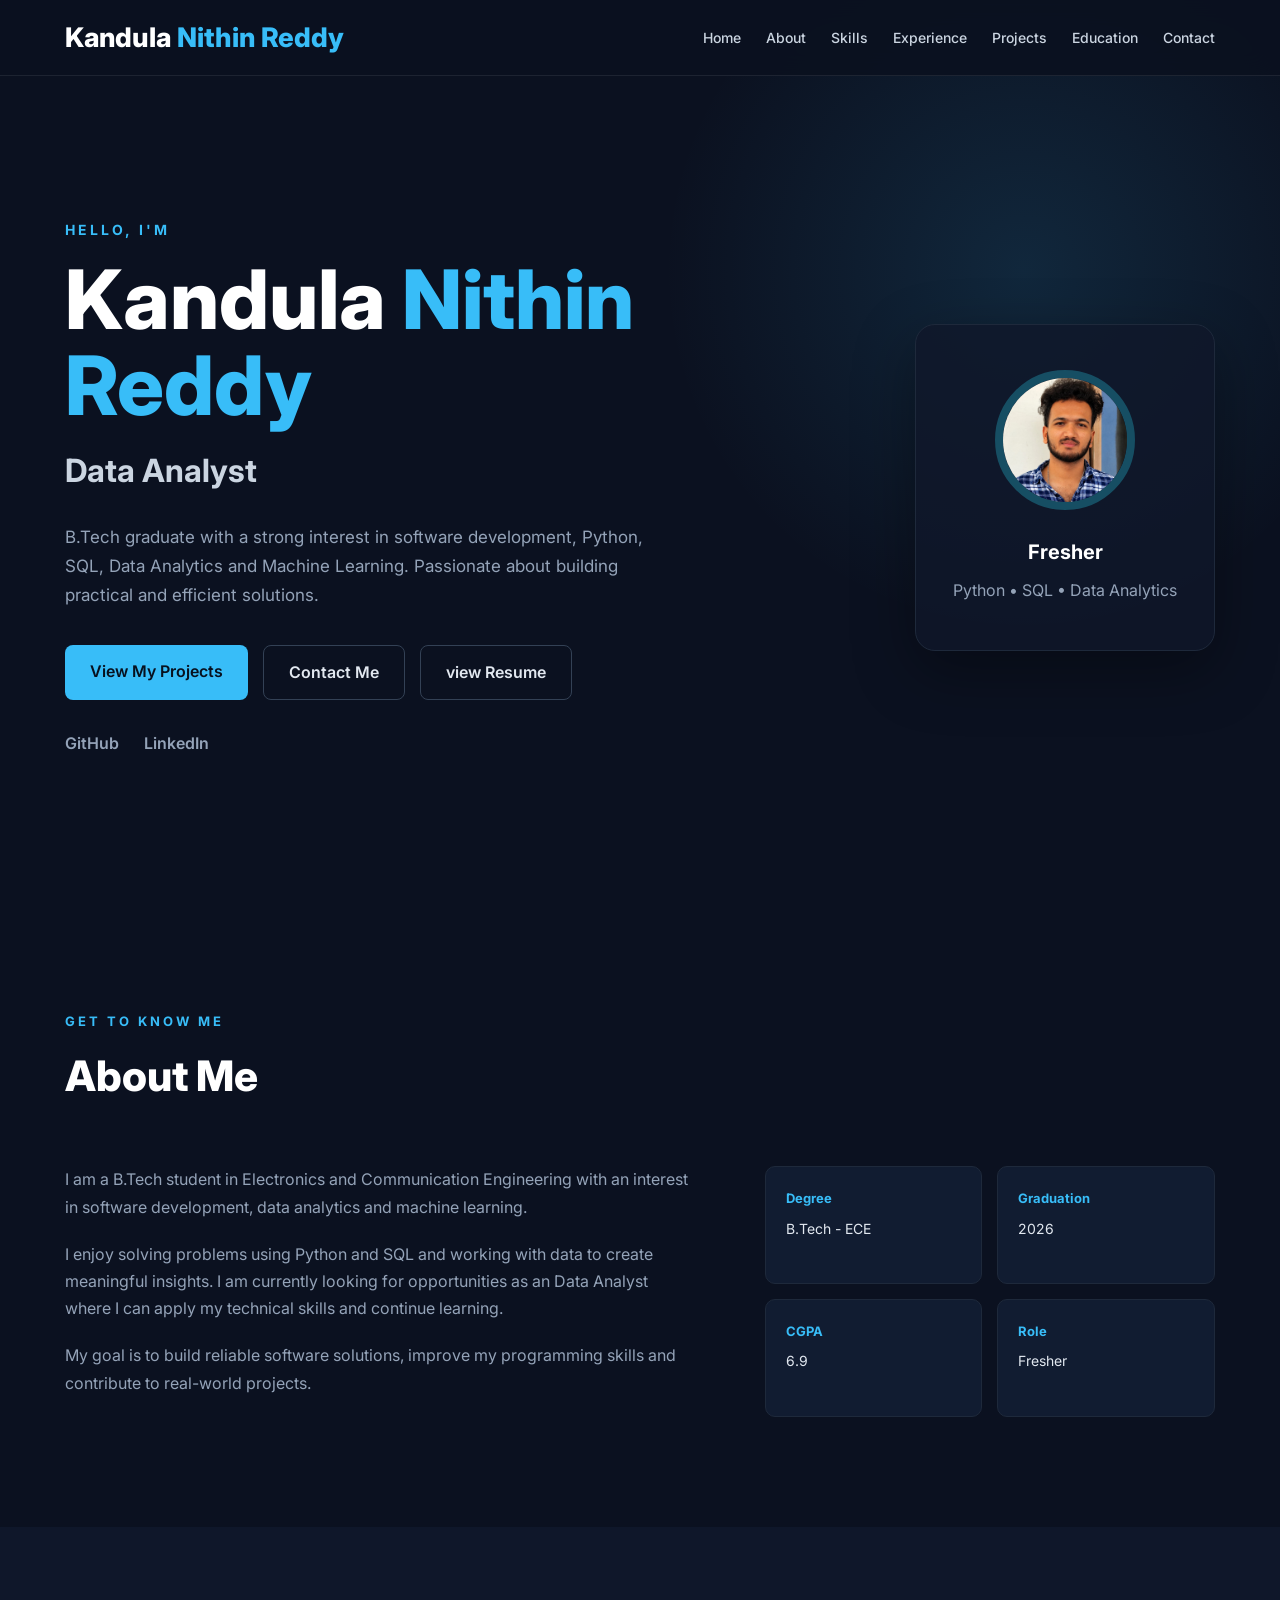
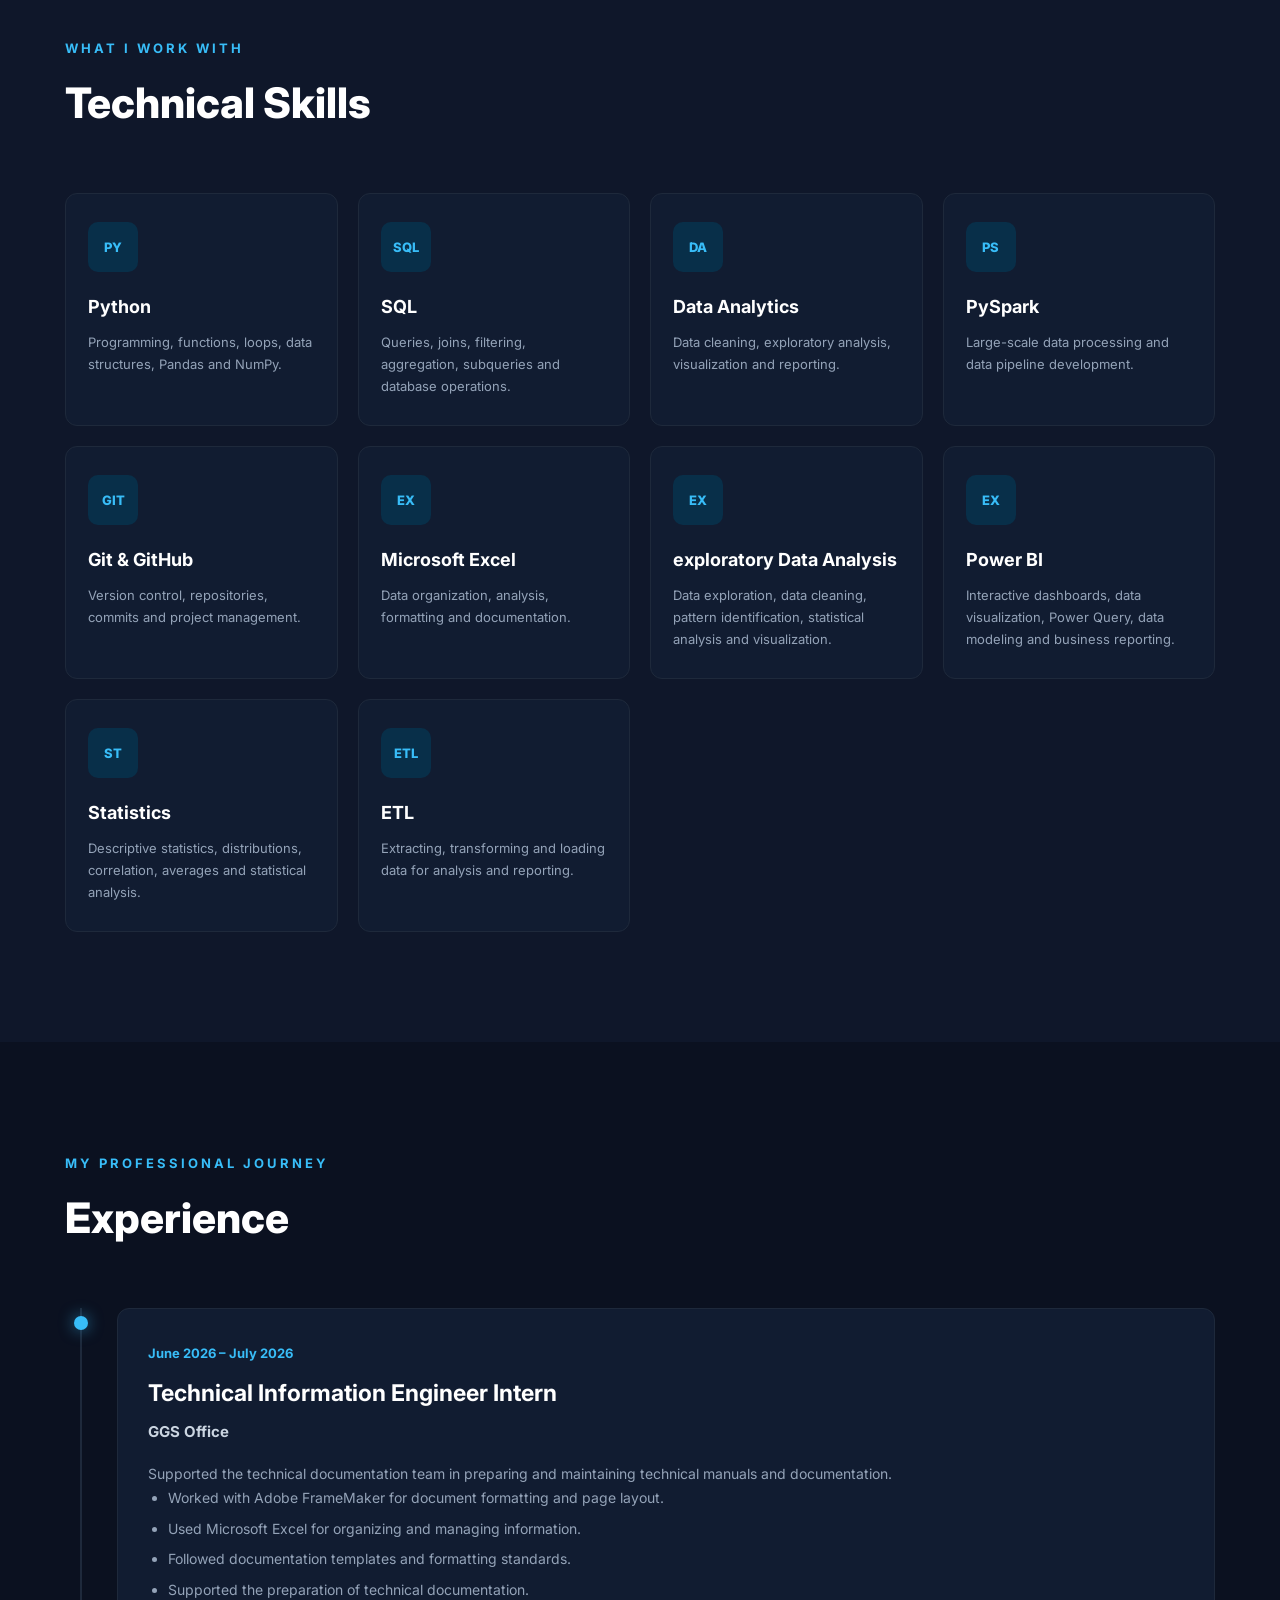
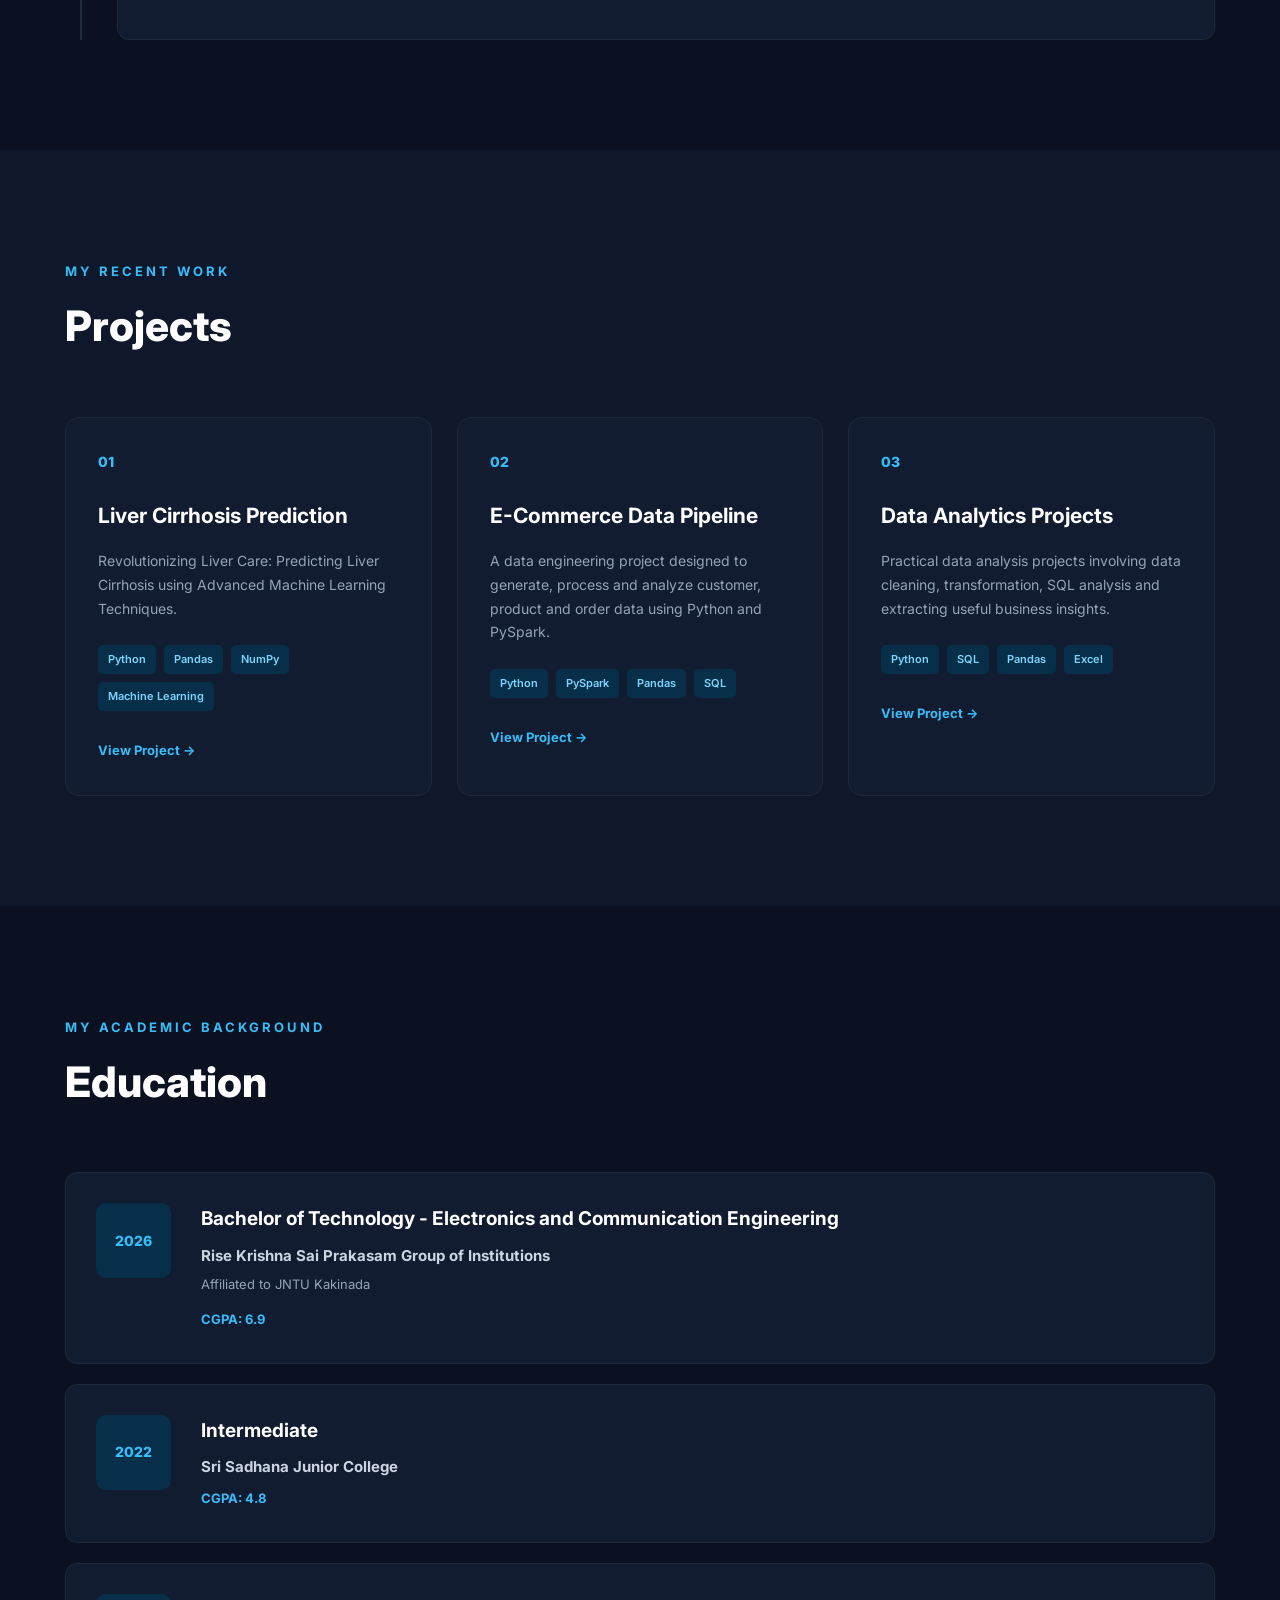
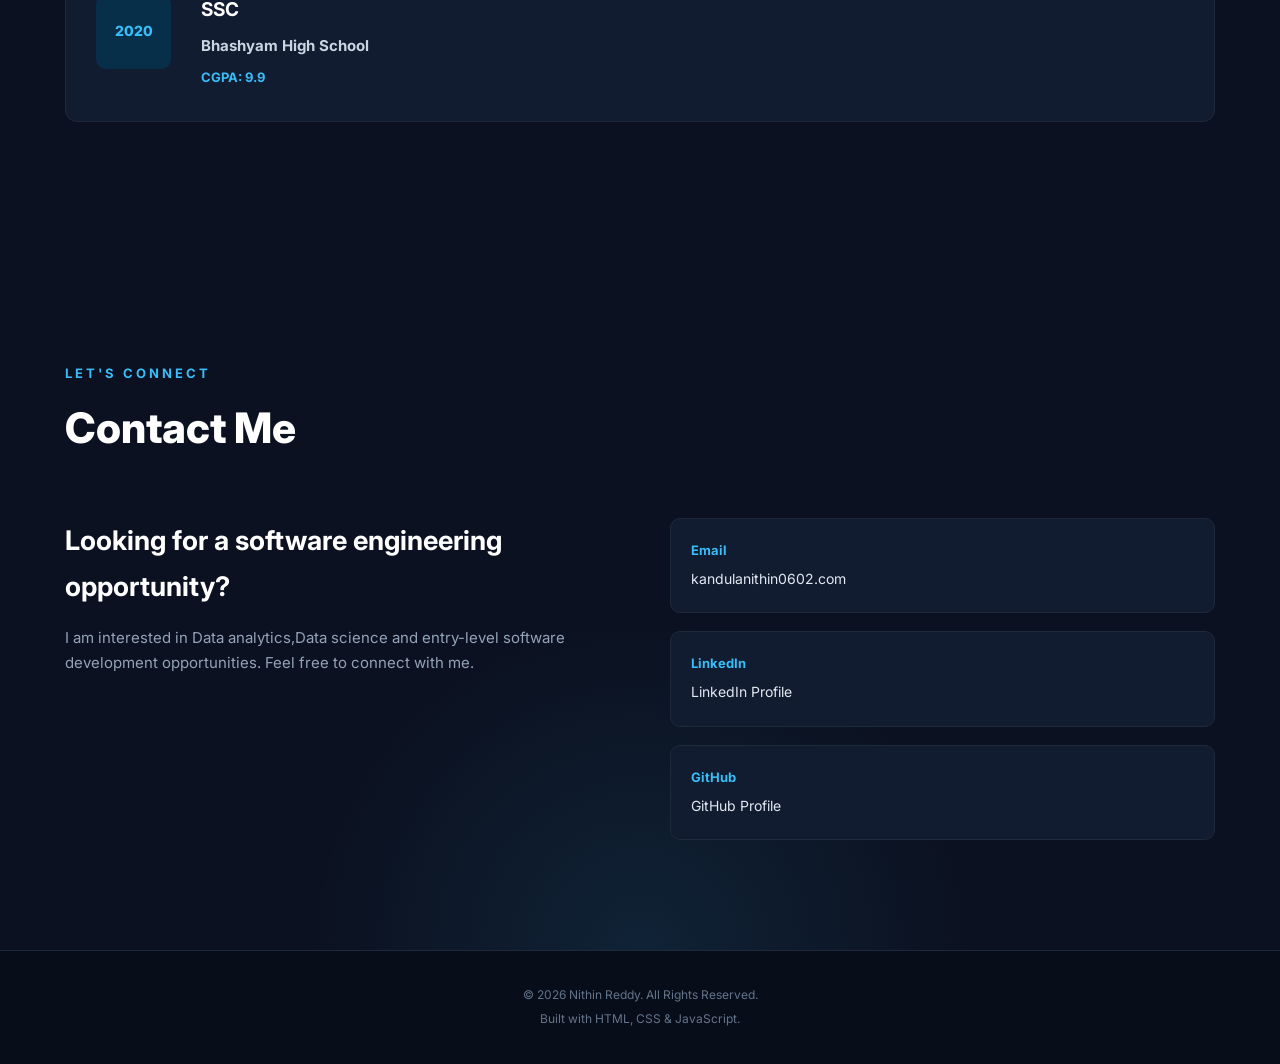
==== commit 477266e3: "Revert portfolio to original design and remove cinematic redesign." ====
--- a/nithin-portfolio/index.html
+++ b/nithin-portfolio/index.html
@@ -1,7 +1,649 @@
-<!doctype html>
+<!DOCTYPE html>
 <html lang="en">
 <head>
-  <meta charset="UTF-8"><meta name="viewport" content="width=device-width, initial-scale=1.0"><meta name="theme-color" content="#08090d"><meta name="description" content="Kandula Nithin Reddy — Data Analyst building clear stories from complex data."><title>Nithin Reddy — Data Analyst</title>
-  <link rel="preconnect" href="https://fonts.googleapis.com"><link rel="preconnect" href="https://fonts.gstatic.com" crossorigin><link href="https://fonts.googleapis.com/css2?family=DM+Mono:wght@400;500&family=Manrope:wght@400;500;600;700;800&display=swap" rel="stylesheet"><link rel="stylesheet" href="style.css">
+    <meta charset="UTF-8">
+    <meta name="viewport" content="width=device-width, initial-scale=1.0">
+
+    <title>Kandula Nithin Reddy | Fresher</title>
+    <meta name="description"
+    content="Kandula Nithin Reddy - Data Analyst portfolio. Skilled in Python, SQL, Power BI, Excel, Data Analytics, EDA and Machine Learning.">
+
+    <link rel="stylesheet" href="style.css">
 </head>
-<body><div class="noise" aria-hidden="true"></div><div class="progress" aria-hidden="true"><span></span></div><header class="navbar" id="top"><div class="container nav-container"><a class="logo" href="#home"><span>NR</span><i>.</i></a><button class="menu-toggle" type="button" aria-label="Open navigation" aria-expanded="false"><span></span><span></span></button><nav aria-label="Primary navigation"><a href="#about">About</a><a href="#skills">Toolkit</a><a href="#experience">Journey</a><a href="#projects">Selected work</a><a href="#contact" class="nav-contact">Let's talk <b>↗</b></a></nav></div></header><main><section id="home" class="hero container"><div class="hero-orbit" aria-hidden="true"><span></span><span></span><span></span></div><div class="hero-copy reveal"><p class="eyebrow"><span class="status-dot"></span> Available for opportunities <span class="eyebrow-line"></span> 2026</p><h1>Turning raw data<br>into <em>clear stories.</em></h1><p class="hero-description">I'm <strong>Kandula Nithin Reddy</strong>, a data analyst who combines analytical thinking, Python, SQL and visual design to find the signal inside the noise.</p><div class="hero-actions"><a class="button button-primary" href="#projects">Explore my work <span>↘</span></a><a class="text-link" href="assets/resume.pdf" download>Download résumé <span>↓</span></a></div></div><div class="hero-aside reveal reveal-delay"><div class="portrait-frame"><div class="portrait-glow"></div><img src="assets/profile.jpeg" alt="Portrait of Nithin Reddy" onerror="this.style.display='none'"><span class="portrait-initials">NR</span><span class="frame-label">01 / 04</span></div><p class="aside-note">Based in India<br><span>Working globally</span></p></div><div class="scroll-cue"><span></span> Scroll to explore</div></section><section id="about" class="section about-section"><div class="container split-layout"><div class="section-marker reveal">01 <span>About</span></div><div class="section-content reveal"><p class="eyebrow">A little context</p><h2>I make complex<br>things <em>understandable.</em></h2><div class="about-grid"><div><p class="lead">As a B.Tech student in Electronics and Communication Engineering, I found my direction at the intersection of technology, data and real-world problem solving.</p><p>I enjoy cleaning messy datasets, asking better questions and translating analysis into decisions people can act on. My goal is simple: build reliable, useful work that keeps getting better.</p></div><div class="facts"><div><b>2026</b><span>Graduating</span></div><div><b>6.9</b><span>Current CGPA</span></div><div><b>01</b><span>Internship</span></div><div><b>∞</b><span>Curiosity</span></div></div></div></div></div></section><section id="skills" class="section skills-section"><div class="container"><div class="section-heading reveal"><div class="section-marker">02 <span>Toolkit</span></div><div><p class="eyebrow">The tools behind the work</p><h2>Built on curiosity.<br><em>Powered by data.</em></h2></div></div><div class="skills-list reveal"><div><span>01</span><h3>Python <small>Analysis & automation</small></h3><p>Pandas · NumPy · Matplotlib</p></div><div><span>02</span><h3>SQL <small>Questions into queries</small></h3><p>Joins · Aggregation · ETL</p></div><div><span>03</span><h3>Power BI <small>Insights you can see</small></h3><p>Dashboards · Power Query · DAX</p></div><div><span>04</span><h3>Excel <small>Practical precision</small></h3><p>Reporting · Modeling · Analysis</p></div><div><span>05</span><h3>PySpark <small>Scale matters</small></h3><p>Distributed processing · Pipelines</p></div><div><span>06</span><h3>Statistics <small>Signal over noise</small></h3><p>EDA · Correlation · Distributions</p></div></div></div></section><section id="experience" class="section experience-section"><div class="container split-layout"><div class="section-marker reveal">03 <span>Journey</span></div><div class="section-content reveal"><p class="eyebrow">Where I've learned</p><h2>Every chapter<br>adds <em>perspective.</em></h2><article class="experience-card"><div class="experience-meta"><span>2026</span><span>Internship</span></div><div><h3>Technical Information Engineer Intern</h3><p class="company">GGS Office</p><p>Supported the technical documentation team in creating and maintaining technical manuals. Worked with Adobe FrameMaker for layout, Microsoft Excel for information management and standardized documentation workflows.</p><div class="tags"><span>Documentation</span><span>Excel</span><span>FrameMaker</span></div></div></article></div></div></section><section id="projects" class="section projects-section"><div class="container"><div class="section-heading reveal"><div class="section-marker">04 <span>Selected work</span></div><div><p class="eyebrow">Things I've made</p><h2>Work with a<br><em>point of view.</em></h2></div></div><div class="projects-grid"><article class="project-card project-feature reveal"><div class="project-visual visual-one"><span>01</span><div class="data-bars"><i></i><i></i><i></i><i></i><i></i></div></div><div class="project-body"><p class="project-type">Machine learning · 2025</p><h3>Liver Cirrhosis<br>Prediction</h3><p>Using advanced machine learning techniques to explore risk patterns and support earlier, data-informed healthcare decisions.</p><div class="tags"><span>Python</span><span>Pandas</span><span>ML</span></div></div></article><article class="project-card reveal reveal-delay"><div class="project-visual visual-two"><span>02</span><div class="ring"></div></div><div class="project-body"><p class="project-type">Data engineering · 2025</p><h3>E-commerce<br>Data Pipeline</h3><p>A pipeline to generate, process and analyze customer, product and order data at scale.</p><div class="tags"><span>PySpark</span><span>SQL</span><span>ETL</span></div></div></article><article class="project-card reveal"><div class="project-visual visual-three"><span>03</span><div class="chart-line"></div></div><div class="project-body"><p class="project-type">Analytics · Ongoing</p><h3>Business Insight<br>Playground</h3><p>Practical analysis projects turning cleaned data into useful business stories and visual reports.</p><div class="tags"><span>Excel</span><span>Power BI</span><span>EDA</span></div></div></article></div></div></section><section id="education" class="section education-section"><div class="container split-layout"><div class="section-marker reveal">05 <span>Education</span></div><div class="section-content reveal"><p class="eyebrow">The foundation</p><h2>Learning by<br><em>doing.</em></h2><div class="education-row"><span>2022—26</span><div><h3>B.Tech — Electronics & Communication Engineering</h3><p>Rise Krishna Sai Prakasam Group of Institutions<br>Affiliated to JNTU Kakinada</p></div><strong>6.9 CGPA</strong></div><div class="education-row"><span>2020—22</span><div><h3>Intermediate</h3><p>Sri Sadhana Junior College</p></div><strong>4.8 CGPA</strong></div></div></div></section><section id="contact" class="contact-section"><div class="container contact-inner reveal"><p class="eyebrow">Have a question or an opportunity?</p><h2>Let's make something<br><em>meaningful.</em></h2><a class="contact-email" href="mailto:kandulanithin0602@gmail.com">kandulanithin0602@gmail.com <span>↗</span></a><div class="social-links"><a href="https://github.com/KandulaReddy0602" target="_blank" rel="noreferrer">GitHub ↗</a><a href="https://www.linkedin.com/in/kandula-nithin-3bbb7a274" target="_blank" rel="noreferrer">LinkedIn ↗</a></div></div></section></main><footer><div class="container"><span>© 2026 Nithin Reddy</span><span>Designed & built with intention.</span><a href="#top">Back to top ↑</a></div></footer><script src="script.js"></script></body></html>
+
+<body>
+
+    <!-- ================= NAVBAR ================= -->
+
+    <header class="navbar">
+        <div class="container nav-container">
+
+            <a href="#home" class="logo">
+                Kandula<span> Nithin Reddy</span>
+            </a>
+
+            <nav>
+                <a href="#home">Home</a>
+                <a href="#about">About</a>
+                <a href="#skills">Skills</a>
+                <a href="#experience">Experience</a>
+                <a href="#projects">Projects</a>
+                <a href="#education">Education</a>
+                <a href="#contact">Contact</a>
+            </nav>
+
+        </div>
+    </header>
+
+
+    <!-- ================= HOME ================= -->
+
+    <section id="home" class="hero">
+
+        <div class="container hero-content">
+
+            <div class="hero-text">
+
+                <p class="small-heading">
+                    HELLO, I'M
+                </p>
+
+                <h1>
+                    Kandula <span> Nithin Reddy</span>
+                </h1>
+
+                <h2>
+                    Data Analyst
+                </h2>
+
+                <p class="hero-description">
+                    B.Tech graduate with a strong interest in software development,
+                    Python, SQL, Data Analytics and Machine Learning.
+                    Passionate about building practical and efficient solutions.
+                </p>
+
+                <div class="hero-buttons">
+
+                    <a href="#projects" class="btn primary-btn">
+                        View My Projects
+                    </a>
+
+                    <a href="#contact" class="btn secondary-btn">
+                        Contact Me
+                    </a>
+                    <a href="assets/resume.pdf" class="btn secondary-btn" download>
+                        view Resume
+                    </a>
+                </div>
+
+                <div class="social-links">
+
+                    <a href="https://github.com/KandulaReddy0602" target="_blank">
+                        GitHub
+                    </a>
+
+                    <a href="https://www.linkedin.com/in/kandula-nithin-3bbb7a274" target="_blank">
+                        LinkedIn
+                    </a>
+
+                </div>
+
+            </div>
+
+
+            <div class="hero-card">
+                <div class="profile-circle">
+                    <img src="assets/profile.jpeg" alt="Nithin Reddy">
+                </div>
+                <h3>
+                    Fresher
+                </h3>
+
+                <p>
+                    Python • SQL • Data Analytics
+                </p>
+
+            </div>
+
+        </div>
+
+    </section>
+
+
+    <!-- ================= ABOUT ================= -->
+
+    <section id="about" class="section">
+
+        <div class="container">
+
+            <div class="section-title">
+                <p>GET TO KNOW ME</p>
+                <h2>About Me</h2>
+            </div>
+
+            <div class="about-content">
+
+                <div class="about-text">
+
+                    <p>
+                        I am a B.Tech student in Electronics and Communication
+                        Engineering with an interest in software development,
+                        data analytics and machine learning.
+                    </p>
+
+                    <p>
+                        I enjoy solving problems using Python and SQL and
+                        working with data to create meaningful insights.
+                        I am currently looking for opportunities as an
+                        Data Analyst where I can apply my
+                        technical skills and continue learning.
+                    </p>
+
+                    <p>
+                        My goal is to build reliable software solutions,
+                        improve my programming skills and contribute to
+                        real-world projects.
+                    </p>
+
+                </div>
+
+                <div class="about-info">
+
+                    <div class="info-box">
+                        <strong>Degree</strong>
+                        <span>B.Tech - ECE</span>
+                    </div>
+
+                    <div class="info-box">
+                        <strong>Graduation</strong>
+                        <span>2026</span>
+                    </div>
+
+                    <div class="info-box">
+                        <strong>CGPA</strong>
+                        <span>6.9</span>
+                    </div>
+
+                    <div class="info-box">
+                        <strong>Role</strong>
+                        <span>Fresher</span>
+                    </div>
+
+                </div>
+
+            </div>
+
+        </div>
+
+    </section>
+
+
+    <!-- ================= SKILLS ================= -->
+
+    <section id="skills" class="section skills-section">
+
+        <div class="container">
+
+            <div class="section-title">
+                <p>WHAT I WORK WITH</p>
+                <h2>Technical Skills</h2>
+            </div>
+
+            <div class="skills-grid">
+
+                <div class="skill-card">
+                    <div class="skill-icon">PY</div>
+                    <h3>Python</h3>
+                    <p>
+                        Programming, functions, loops, data structures,
+                        Pandas and NumPy.
+                    </p>
+                </div>
+
+                <div class="skill-card">
+                    <div class="skill-icon">SQL</div>
+                    <h3>SQL</h3>
+                    <p>
+                        Queries, joins, filtering, aggregation,
+                        subqueries and database operations.
+                    </p>
+                </div>
+
+                <div class="skill-card">
+                    <div class="skill-icon">DA</div>
+                    <h3>Data Analytics</h3>
+                    <p>
+                        Data cleaning, exploratory analysis,
+                        visualization and reporting.
+                    </p>
+                </div>
+
+                <div class="skill-card">
+                    <div class="skill-icon">PS</div>
+                    <h3>PySpark</h3>
+                    <p>
+                        Large-scale data processing and
+                        data pipeline development.
+                    </p>
+                </div>
+
+
+                <div class="skill-card">
+                    <div class="skill-icon">GIT</div>
+                    <h3>Git & GitHub</h3>
+                    <p>
+                        Version control, repositories,
+                        commits and project management.
+                    </p>
+                </div>
+
+                <div class="skill-card">
+                    <div class="skill-icon">EX</div>
+                    <h3>Microsoft Excel</h3>
+                    <p>
+                        Data organization, analysis,
+                        formatting and documentation.
+                    </p>
+                </div>
+                <div class="skill-card">
+                    <div class="skill-icon">EX</div>
+                    <h3>exploratory Data Analysis</Data></h3>
+                    <p>
+                        Data exploration, data cleaning, pattern identification,
+                        statistical analysis and visualization.
+                    </p>
+                </div>
+                <div class="skill-card">
+                    <div class="skill-icon">EX</div>
+                    <h3>Power BI</Data></h3>
+                    <p>
+                        Interactive dashboards, data visualization, Power Query,
+                        data modeling and business reporting.
+                    </p>
+                </div>
+                <div class="skill-card">
+                    <div class="skill-icon">ST</div>
+                    <h3>Statistics</h3>
+                    <p>
+                        Descriptive statistics, distributions, correlation,
+                        averages and statistical analysis.
+                    </p>
+                </div>
+                <div class="skill-card">
+                    <div class="skill-icon">ETL</div>
+                    <h3>ETL</h3>
+                    <p>
+                        Extracting, transforming and loading data for
+                        analysis and reporting.
+                    </p>
+                </div>
+            </div>
+
+        </div>
+
+    </section>
+
+
+    <!-- ================= EXPERIENCE ================= -->
+
+    <section id="experience" class="section">
+
+        <div class="container">
+
+            <div class="section-title">
+                <p>MY PROFESSIONAL JOURNEY</p>
+                <h2>Experience</h2>
+            </div>
+
+            <div class="timeline">
+
+                <div class="timeline-item">
+
+                    <div class="timeline-dot"></div>
+
+                    <div class="timeline-content">
+
+                        <span class="date">
+                            June 2026 – July 2026
+                        </span>
+
+                        <h3>
+                            Technical Information Engineer Intern
+                        </h3>
+
+                        <h4>
+                            GGS Office
+                        </h4>
+
+                        <p>
+                            Supported the technical documentation team
+                            in preparing and maintaining technical manuals
+                            and documentation.
+                        </p>
+
+                        <ul>
+                            <li>
+                                Worked with Adobe FrameMaker for document
+                                formatting and page layout.
+                            </li>
+
+                            <li>
+                                Used Microsoft Excel for organizing
+                                and managing information.
+                            </li>
+
+                            <li>
+                                Followed documentation templates and
+                                formatting standards.
+                            </li>
+
+                            <li>
+                                Supported the preparation of technical
+                                documentation.
+                            </li>
+                        </ul>
+
+                    </div>
+
+                </div>
+
+            </div>
+
+        </div>
+
+    </section>
+
+
+    <!-- ================= PROJECTS ================= -->
+
+    <section id="projects" class="section projects-section">
+
+        <div class="container">
+
+            <div class="section-title">
+                <p>MY RECENT WORK</p>
+                <h2>Projects</h2>
+            </div>
+
+
+            <div class="projects-grid">
+
+                <!-- PROJECT 1 -->
+
+                <div class="project-card">
+
+                    <div class="project-number">
+                        01
+                    </div>
+
+                    <h3>
+                        Liver Cirrhosis Prediction
+                    </h3>
+
+                    <p>
+                        Revolutionizing Liver Care: Predicting Liver
+                        Cirrhosis using Advanced Machine Learning Techniques.
+                    </p>
+
+                    <div class="project-tags">
+                        <span>Python</span>
+                        <span>Pandas</span>
+                        <span>NumPy</span>
+                        <span>Machine Learning</span>
+                    </div>
+
+                    <a href="#" class="project-link">
+                        View Project →
+                    </a>
+
+                </div>
+
+
+                <!-- PROJECT 2 -->
+
+                <div class="project-card">
+
+                    <div class="project-number">
+                        02
+                    </div>
+
+                    <h3>
+                        E-Commerce Data Pipeline
+                    </h3>
+
+                    <p>
+                        A data engineering project designed to generate,
+                        process and analyze customer, product and order
+                        data using Python and PySpark.
+                    </p>
+
+                    <div class="project-tags">
+                        <span>Python</span>
+                        <span>PySpark</span>
+                        <span>Pandas</span>
+                        <span>SQL</span>
+                    </div>
+
+                    <a href="#" class="project-link">
+                        View Project →
+                    </a>
+
+                </div>
+
+
+                <!-- PROJECT 3 -->
+
+                <div class="project-card">
+
+                    <div class="project-number">
+                        03
+                    </div>
+
+                    <h3>
+                        Data Analytics Projects
+                    </h3>
+
+                    <p>
+                        Practical data analysis projects involving
+                        data cleaning, transformation, SQL analysis
+                        and extracting useful business insights.
+                    </p>
+
+                    <div class="project-tags">
+                        <span>Python</span>
+                        <span>SQL</span>
+                        <span>Pandas</span>
+                        <span>Excel</span>
+                    </div>
+
+                    <a href="#" class="project-link">
+                        View Project →
+                    </a>
+
+                </div>
+
+            </div>
+
+        </div>
+
+    </section>
+
+
+    <!-- ================= EDUCATION ================= -->
+
+    <section id="education" class="section">
+
+        <div class="container">
+
+            <div class="section-title">
+                <p>MY ACADEMIC BACKGROUND</p>
+                <h2>Education</h2>
+            </div>
+
+            <div class="education-card">
+
+                <div class="education-year">
+                    2026
+                </div>
+
+                <div class="education-details">
+
+                    <h3>
+                        Bachelor of Technology - Electronics and
+                        Communication Engineering
+                    </h3>
+
+                    <h4>
+                        Rise Krishna Sai Prakasam Group of Institutions
+                    </h4>
+
+                    <p>
+                        Affiliated to JNTU Kakinada
+                    </p>
+
+                    <span class="cgpa">
+                        CGPA: 6.9
+                    </span>
+
+                </div>
+
+            </div>
+
+
+            <div class="education-card">
+
+                <div class="education-year">
+                    2022
+                </div>
+
+                <div class="education-details">
+
+                    <h3>
+                        Intermediate
+                    </h3>
+
+                    <h4>
+                        Sri Sadhana Junior College
+                    </h4>
+
+                    <span class="cgpa">
+                        CGPA: 4.8
+                    </span>
+
+                </div>
+
+            </div>
+
+
+            <div class="education-card">
+
+                <div class="education-year">
+                    2020
+                </div>
+
+                <div class="education-details">
+
+                    <h3>
+                        SSC
+                    </h3>
+
+                    <h4>
+                        Bhashyam High School
+                    </h4>
+
+                    <span class="cgpa">
+                        CGPA: 9.9
+                    </span>
+
+                </div>
+
+            </div>
+
+        </div>
+
+    </section>
+
+
+    <!-- ================= CONTACT ================= -->
+
+    <section id="contact" class="section contact-section">
+
+        <div class="container">
+
+            <div class="section-title">
+                <p>LET'S CONNECT</p>
+                <h2>Contact Me</h2>
+            </div>
+
+            <div class="contact-content">
+
+                <div class="contact-text">
+
+                    <h3>
+                        Looking for a software engineering opportunity?
+                    </h3>
+
+                    <p>
+                        I am interested in Data analytics,Data science
+                        and entry-level software development opportunities.
+                        Feel free to connect with me.
+                    </p>
+
+                </div>
+
+
+                <div class="contact-details">
+
+                    <div class="contact-item">
+                        <strong>Email</strong>
+                        <a href="mailto:kandulanithin0602@gmail.com">
+                            kandulanithin0602.com
+                        </a>
+                    </div>
+
+                    <div class="contact-item">
+                        <strong>LinkedIn</strong>
+                        <a href="https://www.linkedin.com/in/kandula-nithin-3bbb7a274" target="_blank">
+                            LinkedIn Profile
+                        </a>
+                    </div>
+
+                    <div class="contact-item">
+                        <strong>GitHub</strong>
+                        <a href="https://github.com/KandulaReddy0602" target="_blank">
+                            GitHub Profile
+                        </a>
+                    </div>
+
+                </div>
+
+            </div>
+
+        </div>
+
+    </section>
+
+
+    <!-- ================= FOOTER ================= -->
+
+    <footer>
+
+        <div class="container">
+
+            <p>
+                © 2026 Nithin Reddy. All Rights Reserved.
+            </p>
+
+            <p>
+                Built with HTML, CSS & JavaScript.
+            </p>
+
+        </div>
+
+    </footer>
+
+
+    <script src="script.js"></script>
+
+</body>
+</html>
--- a/nithin-portfolio/style.css
+++ b/nithin-portfolio/style.css
@@ -1,2 +1,907 @@
-@import url('https://fonts.googleapis.com/css2?family=DM+Mono:wght@400;500&family=Manrope:wght@400;500;600;700;800&display=swap');
-:root{--ink:#08090d;--paper:#f2f0eb;--muted:#94949b;--line:rgba(242,240,235,.14);--acid:#d9ff62;--orange:#ff704d;--max:1180px}*{box-sizing:border-box;margin:0;padding:0}html{scroll-behavior:smooth}body{background:var(--ink);color:var(--paper);font-family:Manrope,sans-serif;line-height:1.6;overflow-x:hidden}a{color:inherit;text-decoration:none}.container{width:min(calc(100% - 80px),var(--max));margin:auto}.noise{position:fixed;inset:0;z-index:20;pointer-events:none;opacity:.035;background:repeating-linear-gradient(0deg,transparent 0 3px,rgba(255,255,255,.3) 4px);}.progress{position:fixed;top:0;left:0;right:0;height:3px;z-index:100}.progress span{display:block;height:100%;width:0;background:var(--acid)}.navbar{position:fixed;top:0;left:0;right:0;z-index:50;padding:25px 0;border-bottom:1px solid transparent}.navbar.scrolled{background:rgba(8,9,13,.86);backdrop-filter:blur(16px);border-color:var(--line)}.nav-container{display:flex;justify-content:space-between;align-items:center}.logo{font-size:19px;font-weight:800}.logo span{display:inline-grid;place-items:center;width:31px;height:31px;border:1px solid var(--line);border-radius:50%;font-size:10px}.logo i{color:var(--acid);font-style:normal}.navbar nav{display:flex;align-items:center;gap:30px;font:11px 'DM Mono',monospace;text-transform:uppercase;letter-spacing:.08em;color:var(--muted)}nav a:hover{color:var(--paper)}.nav-contact{color:var(--acid);border:1px solid rgba(217,255,98,.35);padding:9px 13px;border-radius:30px}.menu-toggle{display:none;background:none;border:0}.hero{min-height:100vh;position:relative;display:flex;align-items:center;padding-top:110px}.hero-copy{width:68%;position:relative;z-index:2}.eyebrow,.project-type,.company{font:11px 'DM Mono',monospace;letter-spacing:.12em;text-transform:uppercase;color:var(--muted)}.status-dot{display:inline-block;width:7px;height:7px;background:var(--acid);border-radius:50%;margin-right:8px}.eyebrow-line{display:inline-block;width:42px;height:1px;background:var(--line);vertical-align:middle;margin:0 10px}.hero h1{font-size:clamp(60px,9vw,128px);line-height:.94;letter-spacing:-.085em;margin:30px 0}.hero h1 em,.section-content h2 em,.section-heading h2 em,.contact-inner h2 em{font-family:Georgia,serif;font-weight:400;color:var(--acid)}.hero-description{max-width:465px;color:var(--muted);font-size:16px}.hero-description strong{color:var(--paper)}.hero-actions{display:flex;align-items:center;gap:28px;margin-top:38px}.button{display:inline-flex;gap:30px;align-items:center;padding:15px 20px;font-size:12px;font-weight:700}.button-primary{background:var(--acid);color:var(--ink)}.button-primary span{font-size:20px}.text-link{font:11px 'DM Mono',monospace;color:var(--muted);border-bottom:1px solid var(--line);padding-bottom:7px}.text-link span{color:var(--acid);margin-left:10px}.hero-aside{position:absolute;right:4%;top:24%;width:270px}.portrait-frame{height:375px;position:relative;border:1px solid var(--line);overflow:hidden;background:linear-gradient(140deg,#1b202b,#513c34 55%,#101216)}.portrait-frame:after{content:"";position:absolute;inset:0;background:linear-gradient(transparent 45%,rgba(0,0,0,.8))}.portrait-frame img{width:100%;height:100%;object-fit:cover;filter:grayscale(1);mix-blend-mode:screen;opacity:.75}.portrait-initials{position:absolute;top:42%;left:50%;transform:translate(-50%,-50%);font-size:70px;color:rgba(217,255,98,.7);font-weight:800}.frame-label{position:absolute;bottom:18px;left:18px;z-index:2;font:10px 'DM Mono',monospace;color:var(--acid)}.portrait-glow{position:absolute;width:180px;height:180px;border-radius:50%;background:var(--orange);filter:blur(65px);opacity:.5;top:-40px;right:-40px}.aside-note{font:10px 'DM Mono',monospace;color:var(--muted);line-height:1.8;margin-top:15px}.aside-note span{color:var(--paper)}.scroll-cue{position:absolute;bottom:35px;left:0;font:10px 'DM Mono',monospace;color:var(--muted);text-transform:uppercase}.scroll-cue span{display:inline-block;width:28px;height:1px;background:var(--acid);vertical-align:middle;margin-right:12px}.hero-orbit{position:absolute;right:9%;top:17%;width:430px;height:430px;border:1px solid rgba(217,255,98,.12);border-radius:50%;transform:rotate(-24deg)}.hero-orbit:before,.hero-orbit:after{content:"";position:absolute;inset:35px;border:1px solid rgba(217,255,98,.1);border-radius:50%;transform:rotate(60deg)}.hero-orbit:after{inset:100px;transform:rotate(-30deg)}.hero-orbit span{position:absolute;width:6px;height:6px;border-radius:50%;background:var(--acid);box-shadow:0 0 18px var(--acid)}.hero-orbit span:first-child{top:15%;left:12%}.hero-orbit span:nth-child(2){right:5%;top:45%;background:var(--orange)}.hero-orbit span:last-child{bottom:12%;left:45%}.section{padding:150px 0}.about-section,.experience-section,.education-section{background:var(--paper);color:var(--ink)}.split-layout{display:grid;grid-template-columns:180px 1fr;gap:70px}.section-marker{font:11px 'DM Mono',monospace;color:var(--muted);text-transform:uppercase;letter-spacing:.12em}.section-marker span{display:block;margin-top:15px}.section-content h2,.section-heading h2{font-size:clamp(44px,6vw,78px);line-height:.98;letter-spacing:-.07em;margin:22px 0 65px}.about-grid{display:grid;grid-template-columns:1fr 280px;gap:80px;max-width:850px}.about-grid p{color:#68686c;font-size:15px;margin-bottom:24px}.about-grid .lead{font-size:20px;line-height:1.5;color:#28282b}.facts{display:grid;grid-template-columns:1fr 1fr;border-top:1px solid #d0cec8}.facts div{padding:18px 0;border-bottom:1px solid #d0cec8}.facts b{display:block;font-size:28px}.facts span{font:10px 'DM Mono',monospace;text-transform:uppercase;color:#888}.skills-section{background:#111319}.section-heading{display:grid;grid-template-columns:180px 1fr;gap:70px}.section-heading h2{margin-top:22px}.skills-list{border-top:1px solid var(--line)}.skills-list>div{display:grid;grid-template-columns:65px 1fr 1fr;align-items:center;border-bottom:1px solid var(--line);padding:25px 0}.skills-list span{font:11px 'DM Mono',monospace;color:var(--muted)}.skills-list h3{font-size:23px}.skills-list h3 small{display:block;font:10px 'DM Mono',monospace;color:var(--muted)}.skills-list p{font:11px 'DM Mono',monospace;color:var(--muted)}.experience-card{border-top:1px solid #cbc9c2;padding-top:28px;display:grid;grid-template-columns:145px 1fr;gap:30px;max-width:850px}.experience-meta{font:11px 'DM Mono',monospace;text-transform:uppercase;color:#888}.experience-meta span{display:block;margin-bottom:8px}.experience-card h3{font-size:25px}.experience-card .company{color:#777;margin:5px 0 25px}.experience-card p:not(.company){color:#68686c;font-size:14px}.tags{display:flex;flex-wrap:wrap;gap:8px;margin-top:25px}.tags span{font:10px 'DM Mono',monospace;border:1px solid currentColor;border-radius:20px;padding:5px 9px;color:var(--muted)}.projects-section{background:#0b0c10}.projects-grid{display:grid;grid-template-columns:1.25fr 1fr;gap:18px}.project-card{border:1px solid var(--line);background:#121419;transition:.4s;overflow:hidden}.project-card:hover{transform:translateY(-8px);border-color:rgba(217,255,98,.5)}.project-feature{grid-row:span 2}.project-visual{height:245px;position:relative;overflow:hidden}.project-feature .project-visual{height:360px}.project-visual>span{position:absolute;top:18px;left:20px;z-index:2;font:11px 'DM Mono',monospace;color:var(--acid)}.visual-one{background:linear-gradient(140deg,#20251e,#111319)}.visual-two{background:repeating-radial-gradient(circle at 50% 50%,transparent 0 26px,rgba(255,112,77,.18) 27px 28px),#251513}.visual-three{background:linear-gradient(135deg,#1a2232,#101419)}.data-bars{position:absolute;bottom:30px;left:18%;right:18%;height:120px;display:flex;gap:12px;align-items:end}.data-bars i{display:block;flex:1;background:var(--acid);opacity:.75}.data-bars i:nth-child(1){height:35%}.data-bars i:nth-child(2){height:65%}.data-bars i:nth-child(3){height:48%}.data-bars i:nth-child(4){height:90%}.data-bars i:nth-child(5){height:72%}.ring{position:absolute;width:180px;height:180px;border:1px solid var(--orange);border-radius:50%;left:50%;top:50%;transform:translate(-50%,-50%);box-shadow:0 0 0 30px rgba(255,112,77,.04),0 0 0 60px rgba(255,112,77,.03)}.chart-line{position:absolute;inset:25% 12%;border-bottom:2px solid var(--acid);transform:skewY(-17deg)}.project-body{padding:25px}.project-type{color:var(--acid);margin-bottom:15px}.project-body h3{font-size:28px;line-height:1.02;margin-bottom:17px}.project-body>p:not(.project-type){font-size:13px;color:var(--muted)}.education-row{display:grid;grid-template-columns:130px 1fr 100px;border-top:1px solid #cbc9c2;padding:22px 0}.education-row>span,.education-row>strong{font:11px 'DM Mono',monospace;color:#888}.education-row h3{font-size:18px}.education-row p{font-size:13px;color:#777}.education-row strong{text-align:right;color:var(--ink)}.contact-section{padding:180px 0;background:var(--acid);color:var(--ink)}.contact-inner h2{font-size:clamp(58px,9vw,125px);line-height:.9;letter-spacing:-.09em;margin:28px 0 55px}.contact-inner h2 em{color:var(--ink)}.contact-email{font-size:clamp(20px,3vw,35px);border-bottom:2px solid var(--ink);padding-bottom:10px}.contact-email span{margin-left:20px}.social-links{display:flex;gap:25px;margin-top:50px;font:11px 'DM Mono',monospace;text-transform:uppercase}footer{padding:25px 0;font:10px 'DM Mono',monospace;color:var(--muted)}footer .container{display:flex;justify-content:space-between}footer a{color:var(--paper)}.reveal{opacity:0;transform:translateY(25px);transition:.8s}.reveal.visible{opacity:1;transform:none}@media(max-width:800px){.container{width:calc(100% - 40px)}.menu-toggle{display:block}.menu-toggle span{display:block;width:23px;height:1px;background:var(--paper);margin:6px}.navbar nav{display:none;position:absolute;top:0;left:0;right:0;height:100vh;background:var(--ink);padding:100px 20px;flex-direction:column;align-items:flex-start;font-size:22px}.navbar nav.open{display:flex}.hero{min-height:900px;align-items:flex-start;padding-top:170px}.hero-copy{width:100%}.hero h1{font-size:clamp(57px,16vw,95px)}.hero-aside{top:auto;bottom:60px;right:20px;width:145px}.portrait-frame{height:190px}.hero-orbit{width:280px;height:280px;right:-70px;top:25%}.scroll-cue{bottom:20px}.section{padding:100px 0}.split-layout,.section-heading{display:block}.section-marker{margin-bottom:45px}.section-content h2,.section-heading h2{margin-bottom:45px}.about-grid{display:block}.facts{margin-top:40px}.skills-list>div{grid-template-columns:40px 1fr}.skills-list p{grid-column:2;margin-top:10px}.experience-card{grid-template-columns:1fr}.projects-grid{display:block}.project-card{margin-bottom:18px}.project-feature .project-visual,.project-visual{height:240px}.contact-section{padding:120px 0}.contact-inner h2{font-size:17vw}footer .container{flex-direction:column;gap:10px}.hero-actions{flex-wrap:wrap}}
+/* =====================================================
+   NITHIN REDDY - PORTFOLIO WEBSITE
+   Main Styles
+===================================================== */
+
+
+/* ================= GOOGLE FONT ================= */
+
+@import url('https://fonts.googleapis.com/css2?family=Inter:wght@400;500;600;700;800&display=swap');
+
+
+/* ================= GLOBAL ================= */
+
+* {
+    margin: 0;
+    padding: 0;
+    box-sizing: border-box;
+}
+
+html {
+    scroll-behavior: smooth;
+}
+
+body {
+    font-family: 'Inter', sans-serif;
+    background: #0b1120;
+    color: #e5e7eb;
+    line-height: 1.7;
+}
+
+a {
+    text-decoration: none;
+    color: inherit;
+}
+
+ul {
+    padding-left: 20px;
+}
+
+.container {
+    width: 90%;
+    max-width: 1150px;
+    margin: auto;
+}
+
+
+/* ================= NAVBAR ================= */
+
+.navbar {
+    position: fixed;
+    top: 0;
+    left: 0;
+    width: 100%;
+    z-index: 1000;
+
+    background: rgba(11, 17, 32, 0.90);
+    backdrop-filter: blur(12px);
+
+    border-bottom: 1px solid rgba(255, 255, 255, 0.08);
+}
+
+.nav-container {
+    height: 75px;
+
+    display: flex;
+    align-items: center;
+    justify-content: space-between;
+}
+
+.logo {
+    font-size: 27px;
+    font-weight: 800;
+    color: white;
+}
+
+.logo span {
+    color: #38bdf8;
+}
+
+nav {
+    display: flex;
+    gap: 25px;
+}
+
+nav a {
+    font-size: 14px;
+    font-weight: 500;
+    color: #cbd5e1;
+
+    transition: 0.3s;
+}
+
+nav a:hover {
+    color: #38bdf8;
+}
+
+
+/* ================= HERO ================= */
+
+.hero {
+    min-height: 100vh;
+
+    display: flex;
+    align-items: center;
+
+    padding-top: 75px;
+
+    background:
+        radial-gradient(
+            circle at 80% 30%,
+            rgba(56, 189, 248, 0.13),
+            transparent 30%
+        );
+}
+
+.hero-content {
+    display: flex;
+    align-items: center;
+    justify-content: space-between;
+
+    gap: 60px;
+}
+
+.hero-text {
+    max-width: 680px;
+}
+
+.small-heading {
+    color: #38bdf8;
+    font-size: 14px;
+    font-weight: 700;
+    letter-spacing: 3px;
+
+    margin-bottom: 15px;
+}
+
+.hero h1 {
+    font-size: clamp(48px, 7vw, 82px);
+    line-height: 1.05;
+    font-weight: 800;
+
+    color: white;
+
+    margin-bottom: 15px;
+}
+
+.hero h1 span {
+    color: #38bdf8;
+}
+
+.hero h2 {
+    font-size: clamp(22px, 3vw, 32px);
+    color: #cbd5e1;
+
+    margin-bottom: 25px;
+}
+
+.hero-description {
+    color: #94a3b8;
+    font-size: 17px;
+
+    max-width: 620px;
+}
+
+.hero-buttons {
+    display: flex;
+    gap: 15px;
+
+    margin-top: 35px;
+}
+
+.btn {
+    padding: 13px 25px;
+
+    border-radius: 8px;
+
+    font-weight: 600;
+
+    transition: 0.3s;
+}
+
+.primary-btn {
+    background: #38bdf8;
+    color: #07111f;
+}
+
+.primary-btn:hover {
+    transform: translateY(-3px);
+    box-shadow: 0 10px 30px rgba(56, 189, 248, 0.25);
+}
+
+.secondary-btn {
+    border: 1px solid #334155;
+    color: #e2e8f0;
+}
+
+.secondary-btn:hover {
+    border-color: #38bdf8;
+    color: #38bdf8;
+}
+
+.social-links {
+    display: flex;
+    gap: 25px;
+
+    margin-top: 30px;
+}
+
+.social-links a {
+    color: #94a3b8;
+    font-weight: 600;
+
+    transition: 0.3s;
+}
+
+.social-links a:hover {
+    color: #38bdf8;
+}
+
+
+/* ================= HERO CARD ================= */
+
+.hero-card {
+    width: 300px;
+    min-width: 300px;
+
+    padding: 45px 30px;
+
+    text-align: center;
+
+    background: rgba(15, 23, 42, 0.8);
+
+    border: 1px solid #1e293b;
+
+    border-radius: 20px;
+
+    box-shadow:
+        0 20px 60px rgba(0, 0, 0, 0.35);
+
+    animation: floating 4s ease-in-out infinite;
+}
+
+.profile-circle {
+    width: 140px;
+    height: 140px;
+    margin: auto;
+    margin-bottom: 25px;
+    border-radius: 50%;
+    overflow: hidden;
+    border: 8px solid #164e63;
+    display: flex;
+    align-items: center;
+    justify-content: center;
+}
+
+.profile-circle img {
+    width: 100%;
+    height: 100%;
+    object-fit: cover;
+    display: block;
+}
+
+
+.hero-card h3 {
+    color: white;
+    font-size: 20px;
+
+    margin-bottom: 8px;
+}
+
+.hero-card p {
+    color: #94a3b8;
+}
+
+@keyframes floating {
+
+    0% {
+        transform: translateY(0);
+    }
+
+    50% {
+        transform: translateY(-12px);
+    }
+
+    100% {
+        transform: translateY(0);
+    }
+}
+
+
+/* ================= SECTIONS ================= */
+
+.section {
+    padding: 110px 0;
+}
+
+.skills-section,
+.projects-section {
+    background: #0f172a;
+}
+
+.section-title {
+    margin-bottom: 55px;
+}
+
+.section-title p {
+    color: #38bdf8;
+
+    font-size: 13px;
+    font-weight: 700;
+
+    letter-spacing: 3px;
+
+    margin-bottom: 8px;
+}
+
+.section-title h2 {
+    color: white;
+
+    font-size: 42px;
+    font-weight: 800;
+}
+
+
+/* ================= ABOUT ================= */
+
+.about-content {
+    display: grid;
+
+    grid-template-columns: 1.4fr 1fr;
+
+    gap: 70px;
+}
+
+.about-text p {
+    color: #94a3b8;
+
+    font-size: 16px;
+
+    margin-bottom: 20px;
+}
+
+.about-info {
+    display: grid;
+
+    grid-template-columns: 1fr 1fr;
+
+    gap: 15px;
+}
+
+.info-box {
+    padding: 20px;
+
+    background: #111c31;
+
+    border: 1px solid #1e293b;
+
+    border-radius: 10px;
+}
+
+.info-box strong {
+    display: block;
+
+    color: #38bdf8;
+
+    font-size: 13px;
+
+    margin-bottom: 5px;
+}
+
+.info-box span {
+    color: #e2e8f0;
+
+    font-size: 14px;
+}
+
+
+/* ================= SKILLS ================= */
+
+.skills-grid {
+    display: grid;
+
+    grid-template-columns: repeat(4, 1fr);
+
+    gap: 20px;
+}
+
+.skill-card {
+    padding: 28px 22px;
+
+    background: #111c31;
+
+    border: 1px solid #1e293b;
+
+    border-radius: 12px;
+
+    transition: 0.3s;
+}
+
+.skill-card:hover {
+    transform: translateY(-7px);
+
+    border-color: #38bdf8;
+
+    box-shadow:
+        0 15px 35px rgba(0, 0, 0, 0.25);
+}
+
+.skill-icon {
+    width: 50px;
+    height: 50px;
+
+    display: flex;
+    align-items: center;
+    justify-content: center;
+
+    margin-bottom: 20px;
+
+    border-radius: 10px;
+
+    background: #082f49;
+
+    color: #38bdf8;
+
+    font-size: 13px;
+    font-weight: 800;
+}
+
+.skill-card h3 {
+    color: white;
+
+    font-size: 18px;
+
+    margin-bottom: 8px;
+}
+
+.skill-card p {
+    color: #94a3b8;
+
+    font-size: 13px;
+}
+
+
+/* ================= EXPERIENCE ================= */
+
+.timeline {
+    position: relative;
+
+    margin-left: 15px;
+
+    border-left: 2px solid #1e293b;
+
+    padding-left: 35px;
+}
+
+.timeline-item {
+    position: relative;
+}
+
+.timeline-dot {
+    position: absolute;
+
+    width: 14px;
+    height: 14px;
+
+    background: #38bdf8;
+
+    border-radius: 50%;
+
+    left: -43px;
+    top: 8px;
+
+    box-shadow: 0 0 15px rgba(56, 189, 248, 0.6);
+}
+
+.timeline-content {
+    padding: 30px;
+
+    background: #111c31;
+
+    border: 1px solid #1e293b;
+
+    border-radius: 12px;
+}
+
+.date {
+    display: inline-block;
+
+    color: #38bdf8;
+
+    font-size: 13px;
+    font-weight: 700;
+
+    margin-bottom: 10px;
+}
+
+.timeline-content h3 {
+    color: white;
+
+    font-size: 23px;
+
+    margin-bottom: 5px;
+}
+
+.timeline-content h4 {
+    color: #cbd5e1;
+
+    font-size: 15px;
+
+    margin-bottom: 18px;
+}
+
+.timeline-content p,
+.timeline-content li {
+    color: #94a3b8;
+
+    font-size: 14px;
+}
+
+.timeline-content li {
+    margin-bottom: 7px;
+}
+
+
+/* ================= PROJECTS ================= */
+
+.projects-grid {
+    display: grid;
+
+    grid-template-columns: repeat(3, 1fr);
+
+    gap: 25px;
+}
+
+.project-card {
+    position: relative;
+
+    padding: 32px;
+
+    background: #111c31;
+
+    border: 1px solid #1e293b;
+
+    border-radius: 14px;
+
+    transition: 0.3s;
+}
+
+.project-card:hover {
+    transform: translateY(-8px);
+
+    border-color: #38bdf8;
+
+    box-shadow:
+        0 20px 40px rgba(0, 0, 0, 0.25);
+}
+
+.project-number {
+    color: #38bdf8;
+
+    font-size: 14px;
+    font-weight: 800;
+
+    margin-bottom: 25px;
+}
+
+.project-card h3 {
+    color: white;
+
+    font-size: 21px;
+
+    margin-bottom: 15px;
+}
+
+.project-card p {
+    color: #94a3b8;
+
+    font-size: 14px;
+
+    margin-bottom: 25px;
+}
+
+.project-tags {
+    display: flex;
+
+    flex-wrap: wrap;
+
+    gap: 8px;
+
+    margin-bottom: 25px;
+}
+
+.project-tags span {
+    padding: 5px 10px;
+
+    background: #082f49;
+
+    color: #7dd3fc;
+
+    border-radius: 5px;
+
+    font-size: 11px;
+    font-weight: 600;
+}
+
+.project-link {
+    color: #38bdf8;
+
+    font-size: 13px;
+    font-weight: 700;
+}
+
+.project-link:hover {
+    text-decoration: underline;
+}
+
+
+/* ================= EDUCATION ================= */
+
+.education-card {
+    display: flex;
+
+    gap: 30px;
+
+    padding: 30px;
+
+    margin-bottom: 20px;
+
+    background: #111c31;
+
+    border: 1px solid #1e293b;
+
+    border-radius: 12px;
+
+    transition: 0.3s;
+}
+
+.education-card:hover {
+    border-color: #38bdf8;
+}
+
+.education-year {
+    min-width: 75px;
+
+    height: 75px;
+
+    display: flex;
+    align-items: center;
+    justify-content: center;
+
+    background: #082f49;
+
+    color: #38bdf8;
+
+    border-radius: 10px;
+
+    font-size: 14px;
+    font-weight: 800;
+}
+
+.education-details h3 {
+    color: white;
+
+    font-size: 19px;
+
+    margin-bottom: 7px;
+}
+
+.education-details h4 {
+    color: #cbd5e1;
+
+    font-size: 15px;
+
+    margin-bottom: 5px;
+}
+
+.education-details p {
+    color: #94a3b8;
+
+    font-size: 13px;
+
+    margin-bottom: 10px;
+}
+
+.cgpa {
+    display: inline-block;
+
+    color: #38bdf8;
+
+    font-size: 13px;
+    font-weight: 700;
+}
+
+
+/* ================= CONTACT ================= */
+
+.contact-section {
+    background:
+        radial-gradient(
+            circle at 50% 100%,
+            rgba(56, 189, 248, 0.10),
+            transparent 35%
+        );
+}
+
+.contact-content {
+    display: grid;
+
+    grid-template-columns: 1fr 1fr;
+
+    gap: 60px;
+}
+
+.contact-text h3 {
+    color: white;
+
+    font-size: 27px;
+
+    margin-bottom: 15px;
+}
+
+.contact-text p {
+    color: #94a3b8;
+
+    font-size: 15px;
+}
+
+.contact-details {
+    display: flex;
+
+    flex-direction: column;
+
+    gap: 18px;
+}
+
+.contact-item {
+    padding: 20px;
+
+    background: #111c31;
+
+    border: 1px solid #1e293b;
+
+    border-radius: 10px;
+}
+
+.contact-item strong {
+    display: block;
+
+    color: #38bdf8;
+
+    font-size: 13px;
+
+    margin-bottom: 4px;
+}
+
+.contact-item a {
+    color: #e2e8f0;
+
+    font-size: 14px;
+
+    word-break: break-word;
+}
+
+.contact-item a:hover {
+    color: #38bdf8;
+}
+
+
+/* ================= FOOTER ================= */
+
+footer {
+    padding: 30px 0;
+
+    border-top: 1px solid #1e293b;
+
+    text-align: center;
+
+    background: #070d19;
+}
+
+footer p {
+    color: #64748b;
+
+    font-size: 12px;
+
+    margin: 4px 0;
+}
+
+
+/* ================= RESPONSIVE ================= */
+
+@media (max-width: 950px) {
+
+    nav {
+        gap: 14px;
+    }
+
+    nav a {
+        font-size: 12px;
+    }
+
+    .hero-content {
+        flex-direction: column;
+
+        text-align: center;
+    }
+
+    .hero-description {
+        margin: auto;
+    }
+
+    .hero-buttons,
+    .social-links {
+        justify-content: center;
+    }
+
+    .hero-card {
+        width: 280px;
+    }
+
+    .about-content {
+        grid-template-columns: 1fr;
+    }
+
+    .skills-grid {
+        grid-template-columns: repeat(2, 1fr);
+    }
+
+    .projects-grid {
+        grid-template-columns: 1fr;
+    }
+
+    .contact-content {
+        grid-template-columns: 1fr;
+    }
+}
+
+
+@media (max-width: 650px) {
+
+    .nav-container {
+        height: 65px;
+    }
+
+    nav {
+        display: none;
+    }
+
+    .hero {
+        padding-top: 100px;
+    }
+
+    .hero h1 {
+        font-size: 48px;
+    }
+
+    .hero h2 {
+        font-size: 22px;
+    }
+
+    .hero-description {
+        font-size: 15px;
+    }
+
+    .hero-buttons {
+        flex-direction: column;
+    }
+
+    .btn {
+        width: 100%;
+
+        text-align: center;
+    }
+
+    .section {
+        padding: 80px 0;
+    }
+
+    .section-title h2 {
+        font-size: 34px;
+    }
+
+    .skills-grid {
+        grid-template-columns: 1fr;
+    }
+
+    .about-info {
+        grid-template-columns: 1fr;
+    }
+
+    .education-card {
+        flex-direction: column;
+    }
+
+    .education-year {
+        width: 75px;
+    }
+
+    .timeline {
+        margin-left: 5px;
+        padding-left: 25px;
+    }
+
+    .timeline-dot {
+        left: -33px;
+    }
+}
